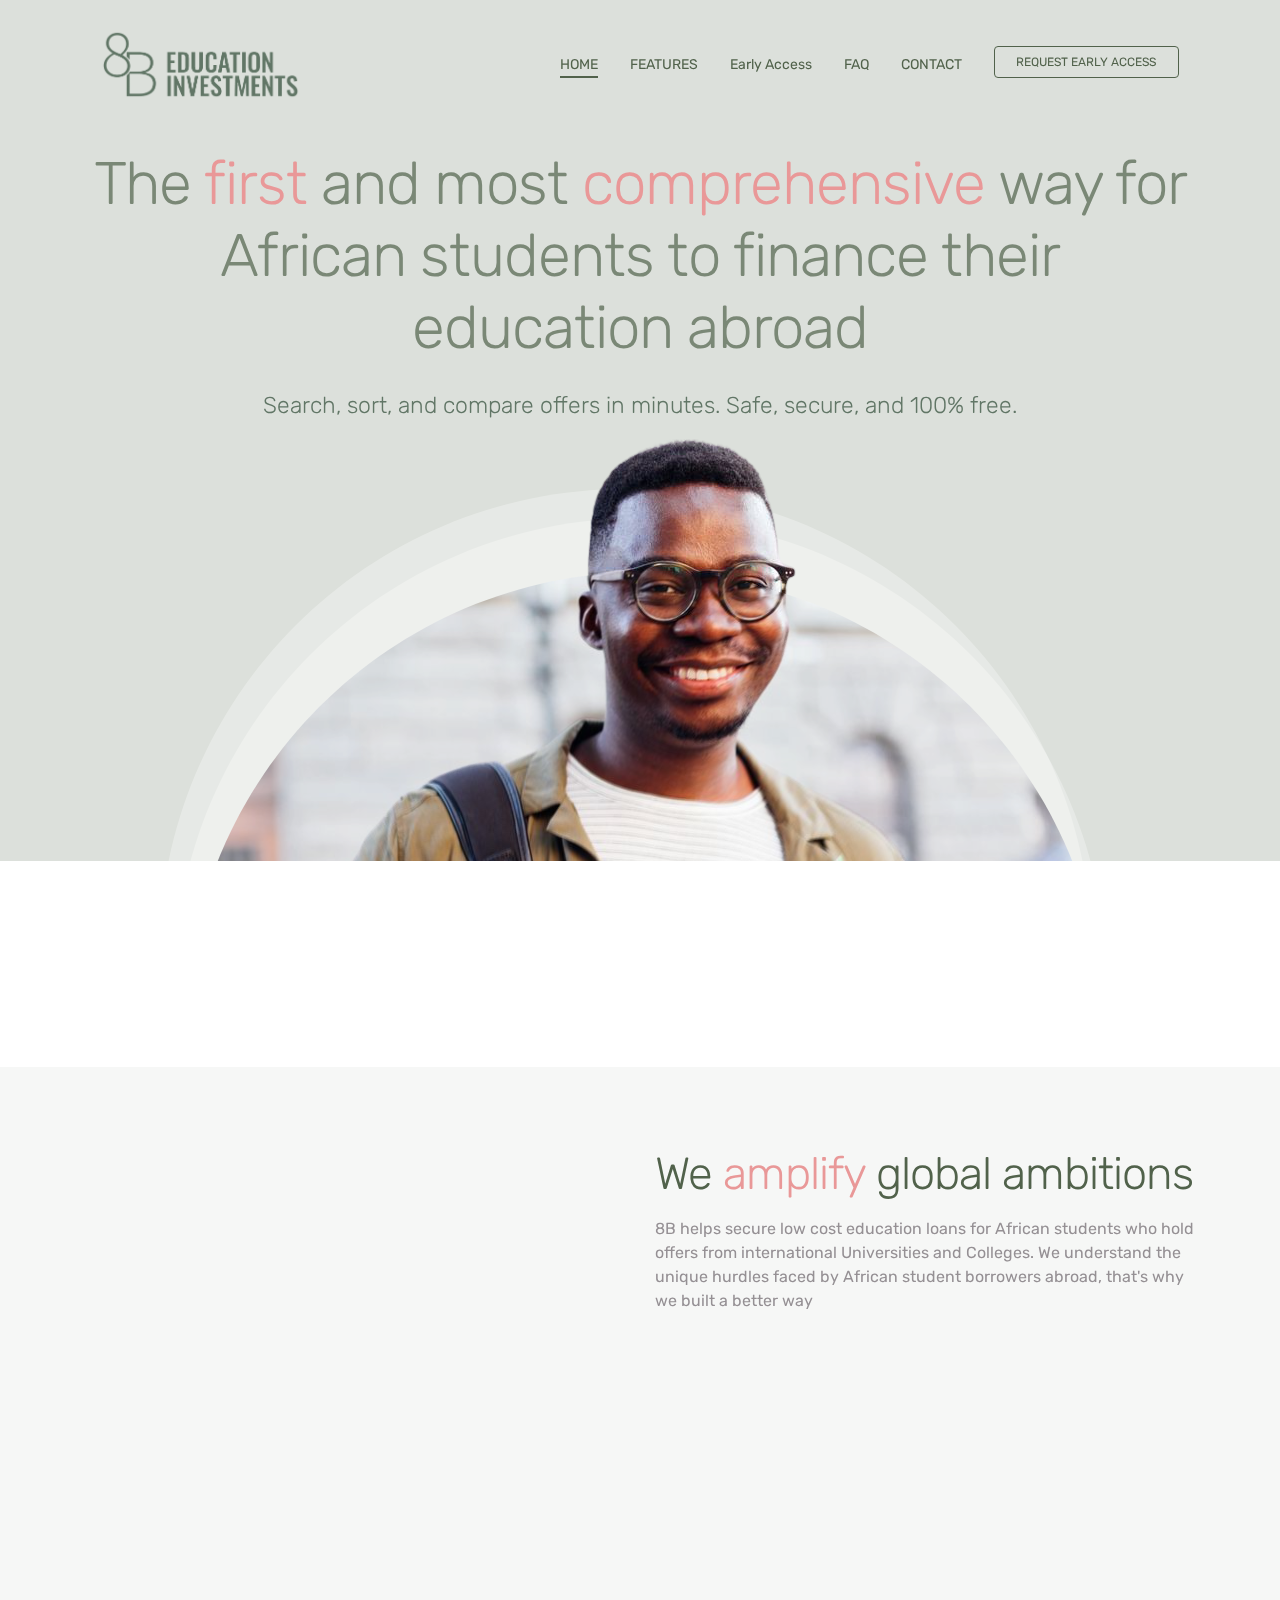
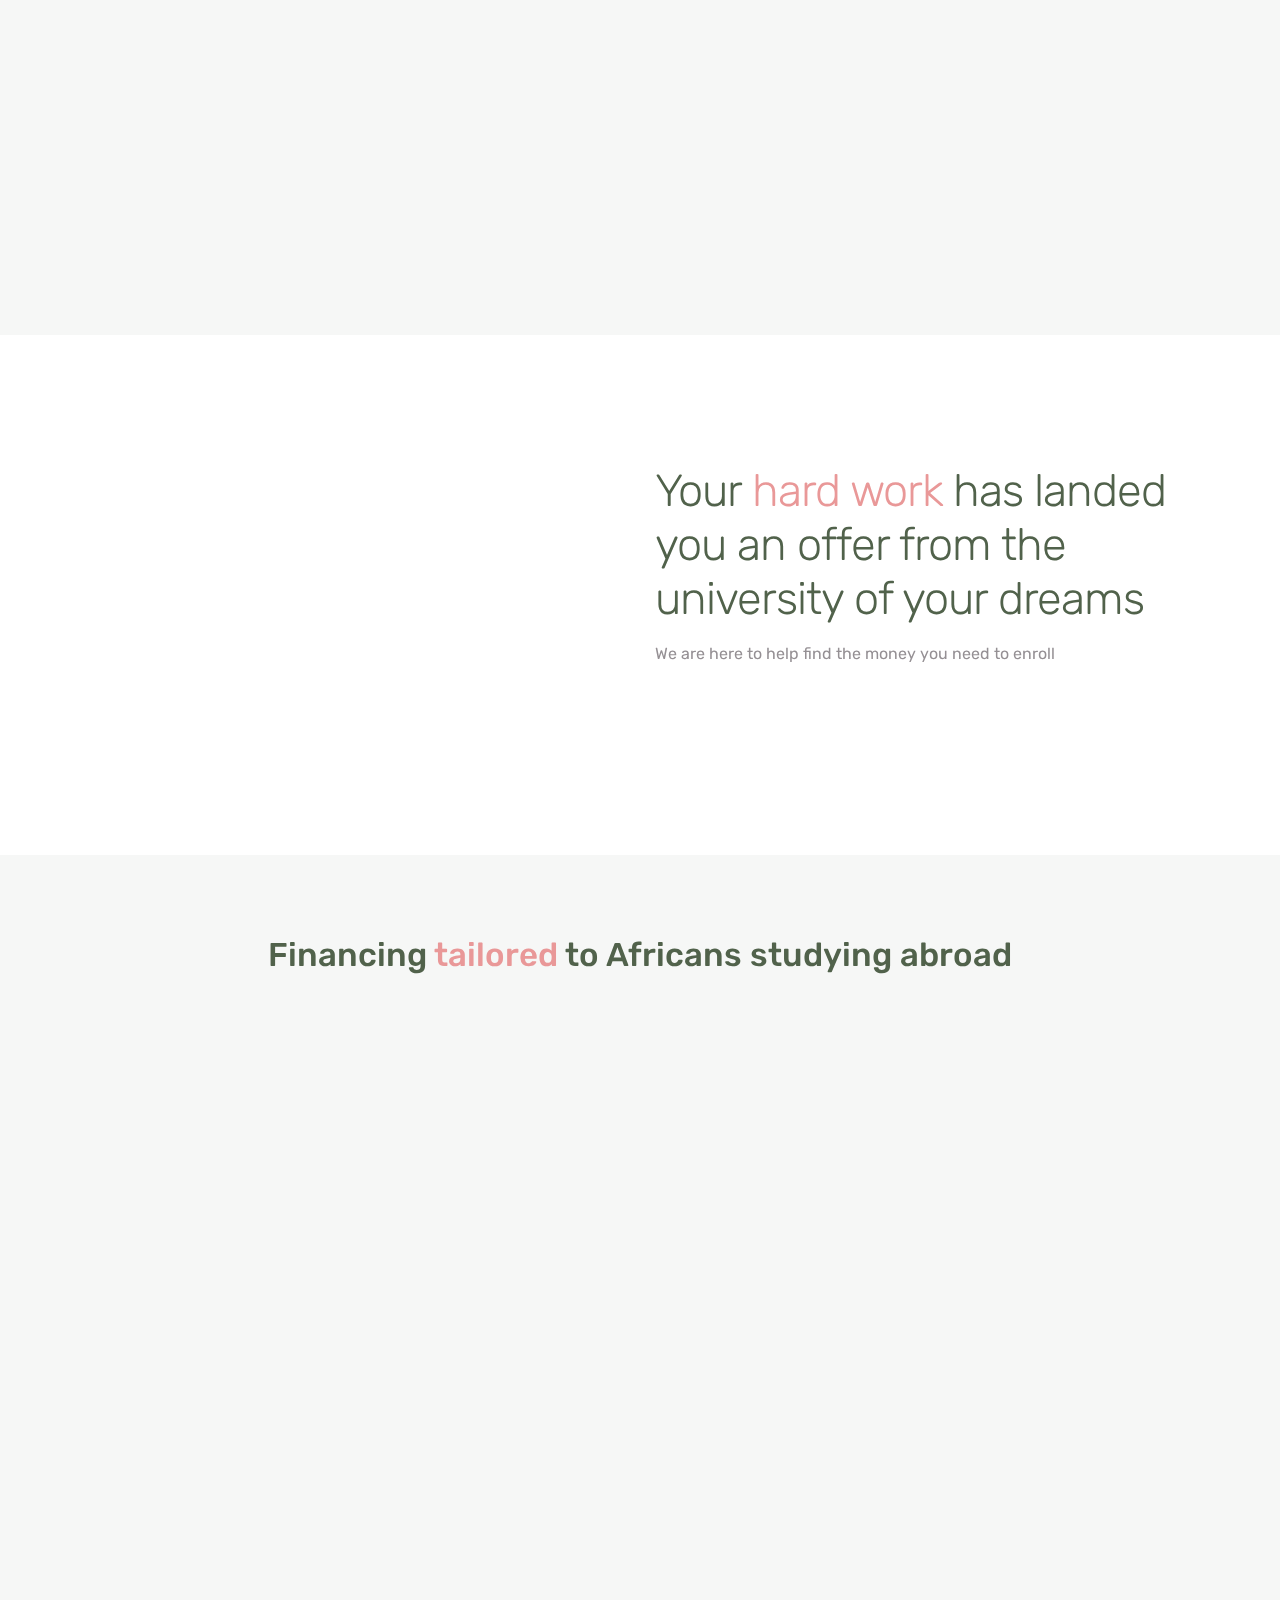
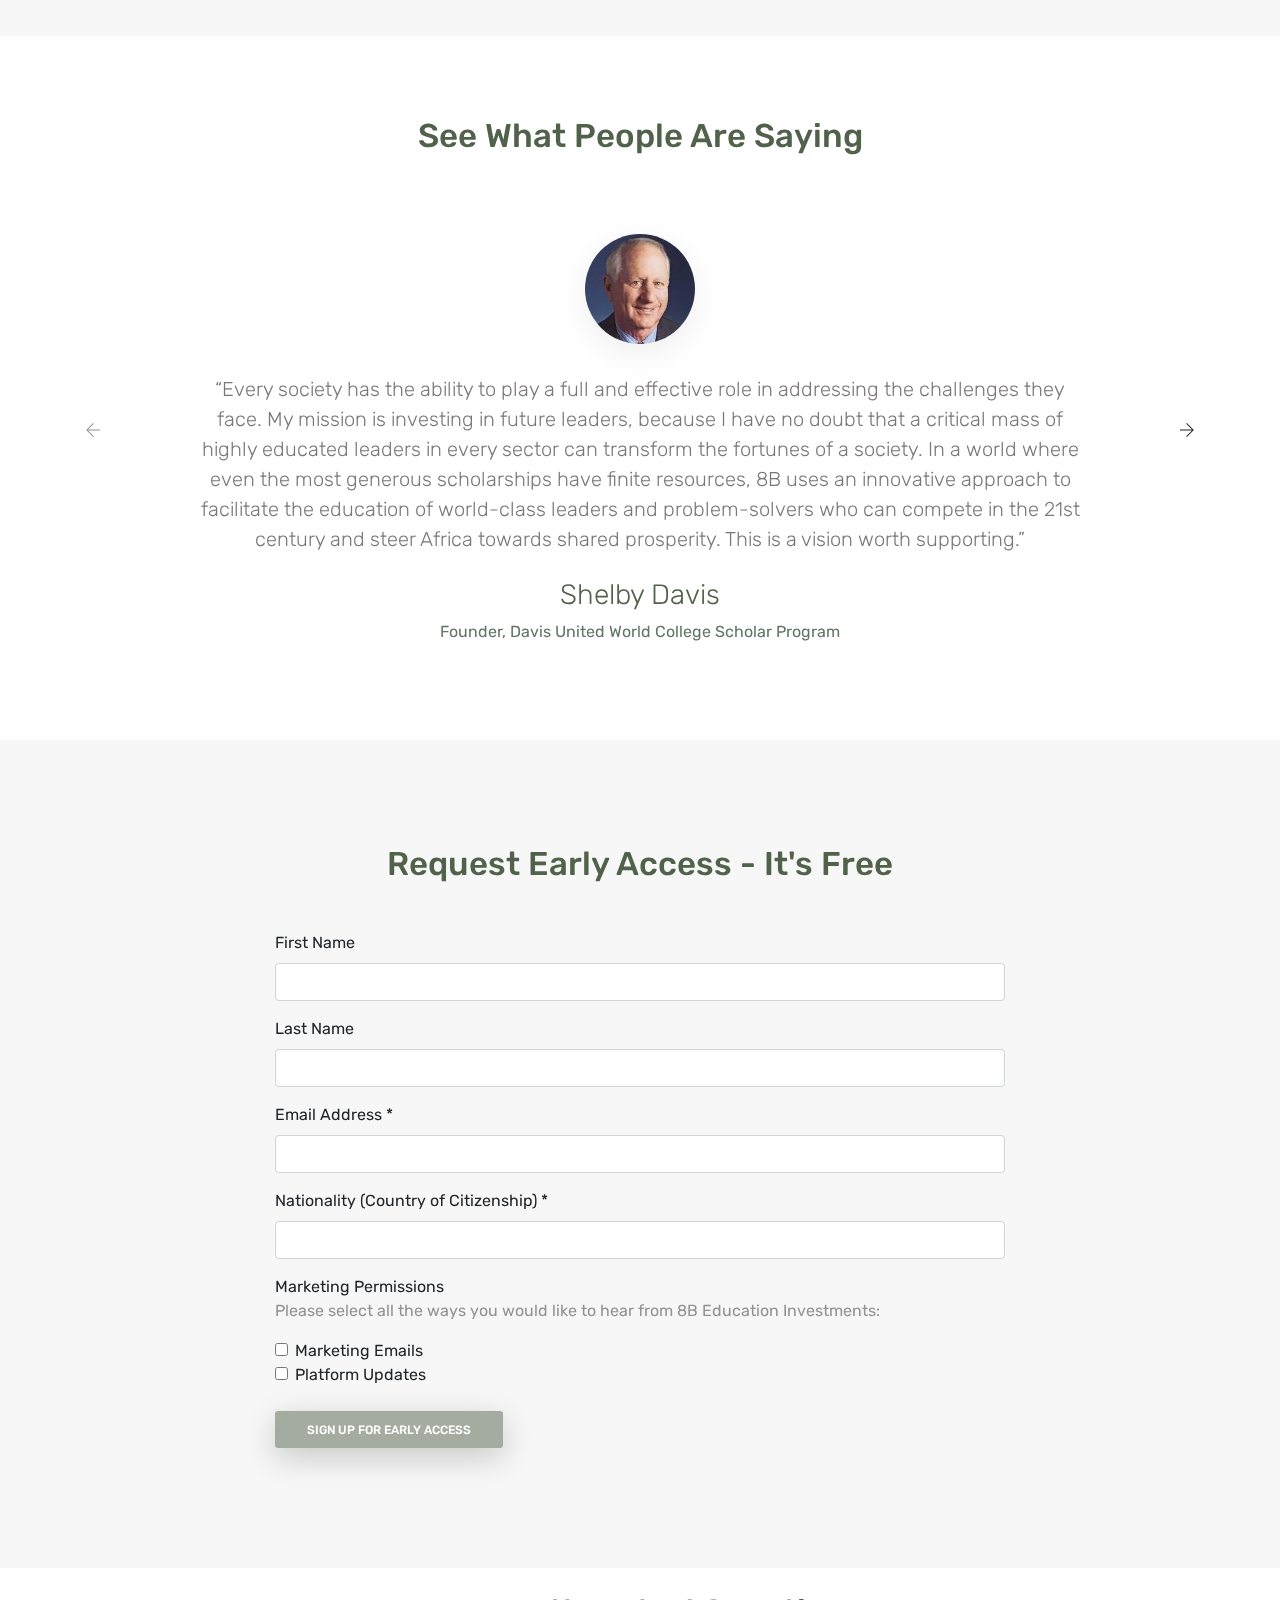
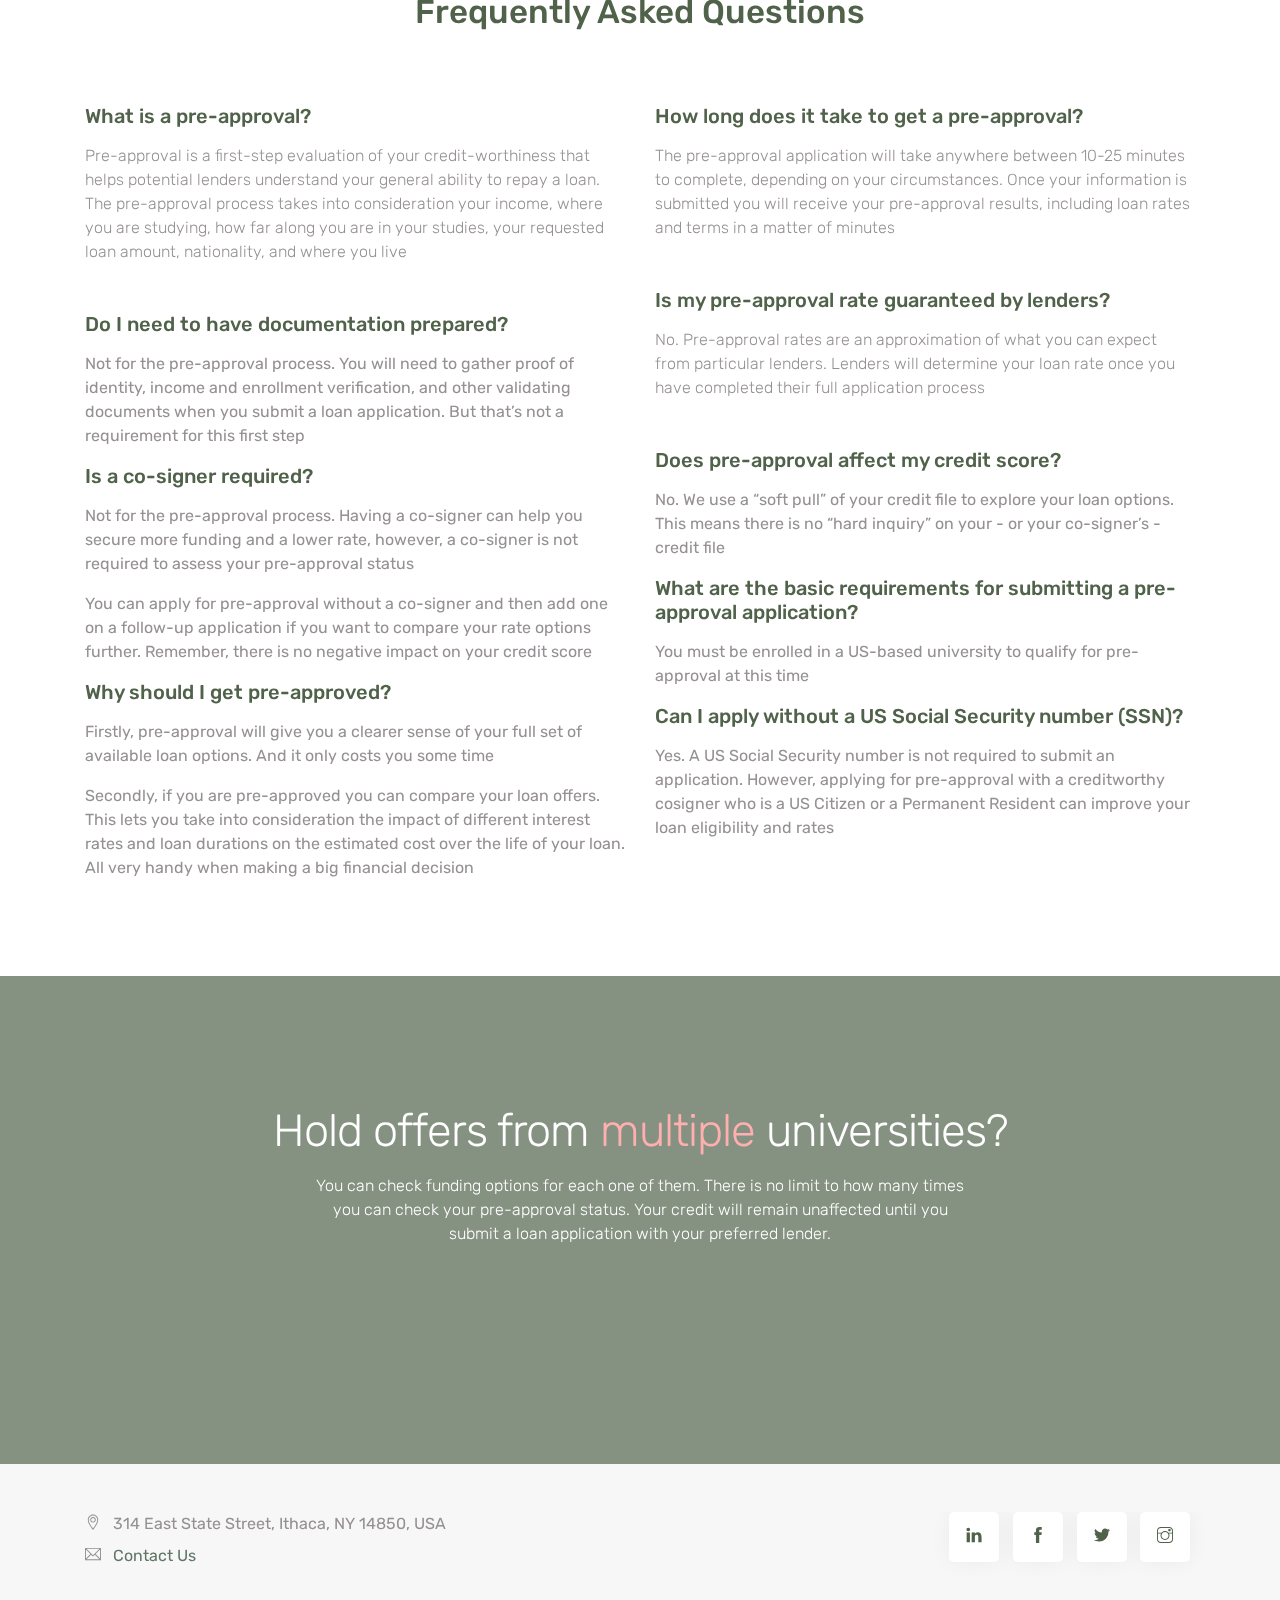
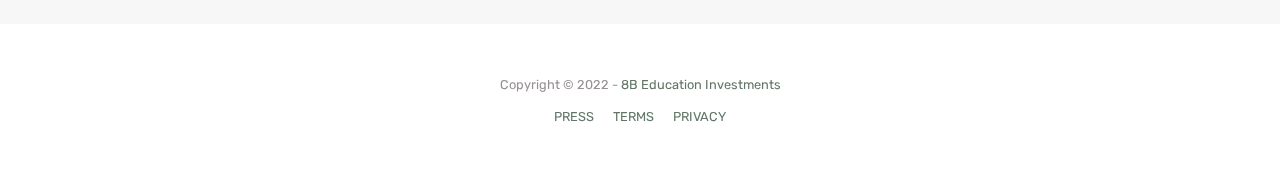
==== original_index.html @ 7882a228 "disable homepage and redirect to webluim" ====
<!doctype html>
<html lang="en">

<head>

    <link rel="icon" href="favicon/favicon.ico"/>
    <link rel="apple-touch-icon" sizes="57x57" href="favicon/apple-icon-57x57.png">
    <link rel="apple-touch-icon" sizes="60x60" href="favicon/apple-icon-60x60.png">
    <link rel="apple-touch-icon" sizes="72x72" href="favicon/apple-icon-72x72.png">
    <link rel="apple-touch-icon" sizes="76x76" href="favicon/apple-icon-76x76.png">
    <link rel="apple-touch-icon" sizes="114x114" href="favicon/apple-icon-114x114.png">
    <link rel="apple-touch-icon" sizes="120x120" href="favicon/apple-icon-120x120.png">
    <link rel="apple-touch-icon" sizes="144x144" href="favicon/apple-icon-144x144.png">
    <link rel="apple-touch-icon" sizes="152x152" href="favicon/apple-icon-152x152.png">
    <link rel="apple-touch-icon" sizes="180x180" href="favicon/apple-icon-180x180.png">
    <link rel="icon" type="image/png" sizes="192x192" href="favicon/android-icon-192x192.png">
    <link rel="icon" type="image/png" sizes="32x32" href="favicon/favicon-32x32.png">
    <link rel="icon" type="image/png" sizes="96x96" href="favicon/favicon-96x96.png">
    <link rel="icon" type="image/png" sizes="16x16" href="favicon/favicon-16x16.png">
    <link rel="manifest" href="favicon/manifest.json">

    <meta content="8B is here to help African students seek and secure funding for international study." name="description"/>
    <meta content="Student Financing - 8B Education Investments" property="og:title"/>
    <meta content="8B is here to help African students seek and secure funding for international study." property="og:description"/>
    <meta content="/images/meta.png" property="og:image"/>
    <meta content="Student Financing - 8B Education Investments" property="twitter:title"/>
    <meta content="8B is here to help African students seek and secure funding for international study." property="twitter:description"/>
    <meta content="/images/logo.png" property="twitter:image"/>
    <meta property="og:type" content="website"/>
    <meta content="summary_large_image" name="twitter:card"/>


    <title>Student Financing - 8B Education Investments</title>
    <!-- Required meta tags -->
    <meta charset="utf-8">
    <meta name="viewport" content="width=device-width, initial-scale=1, shrink-to-fit=no">
    <meta name="description" content="8B Education Investments">
    <meta name="keywords" content="8B Education Investments">

    <!-- Font -->
    <link rel="dns-prefetch" href="//fonts.googleapis.com">
    <link href="https://fonts.googleapis.com/css?family=Rubik:300,400,500" rel="stylesheet">
    <link href="https://unpkg.com/aos@2.3.1/dist/aos.css" rel="stylesheet">
    <!-- Bootstrap CSS -->
    <link rel="stylesheet" href="css/bootstrap.min.css">
    <!-- Themify Icons -->
    <link rel="stylesheet" href="css/themify-icons.css">
    <!-- Owl carousel -->
    <link rel="stylesheet" href="css/owl.carousel.min.css">
    <!-- Main css -->
    <link href="css/style.css" rel="stylesheet">

    <script async src="https://www.googletagmanager.com/gtag/js?id=G-29CH3XNDH9"></script>
    <script>
      window.dataLayer = window.dataLayer || [];
      function gtag(){dataLayer.push(arguments);}
      gtag('js', new Date());

      gtag('config', 'G-29CH3XNDH9');
    </script>
</head>

<body data-spy="scroll" data-target="#navbar" data-offset="30">

    <!-- Nav Menu -->

    <div class="nav-menu fixed-top">
        <div class="container">
            <div class="row">
                <div class="col-md-12">
                    <nav class="navbar navbar-dark navbar-expand-lg">
                        <a class="navbar-brand" href="index.html">
                            <img width="200" src="images/logo.png" class="img-fluid logo" alt="logo">
                            <img width="200" src="images/logo-reverse.png" class="img-fluid logo-reverse" alt="logo">
                        </a> <button class="navbar-toggler" type="button" data-toggle="collapse" data-target="#navbar" aria-controls="navbar" aria-expanded="false" aria-label="Toggle navigation"> <span class="navbar-toggler-icon"></span> </button>
                        <div class="collapse navbar-collapse" id="navbar">
                            <ul class="navbar-nav ml-auto">
                                <li class="nav-item"> <a class="nav-link active" href="#home">HOME <span class="sr-only">(current)</span></a> </li>
                                <li class="nav-item"> <a class="nav-link" href="#features">FEATURES</a> </li>
                                <li class="nav-item"> <a class="nav-link" href="#early-access">Early Access</a> </li>
                                <li class="nav-item"> <a class="nav-link" href="#FAQ">FAQ</a> </li>

                                <li class="nav-item"> <a class="nav-link" href="#contact">CONTACT</a> </li>
                                <li class="nav-item"><a href="https://ladder.8b.africa/marketplace/" class="btn btn-outline-light my-3 my-sm-0 ml-lg-3">Request Early Access</a></li>
                            </ul>
                        </div>
                    </nav>
                </div>
            </div>
        </div>
    </div>


    <header class="bg-gradient" id="home">
        <div class="container mt-5">
            <h1>The <span class="hl">first</span> and most <span class="hl">comprehensive</span> way for African students to finance their education abroad</h1>
            <p class="tagline">Search, sort, and compare offers in minutes. Safe, secure, and 100% free.</p>
        </div>
        <div class="img-holder mt-3"><img  data-aos="fade-up" src="images/cstudent.png" class="img-fluid"></div>
    </header>

    <div class="client-logos my-5">
        <div class="container text-center">
            <img data-aos="fade-down" src="images/client-logos.png" alt="client logos" class="img-fluid">
        </div>
    </div>

    <!-- // end .section -->
    <div class="section light-bg">

        <div class="container">
            <div class="row">
                <div class="col-lg-6 offset-lg-6">
                    <h2>We <span class="hl">amplify</span> global ambitions</h2>
                    <p class="mb-4">8B helps secure low cost education loans for African students who hold offers from international Universities and Colleges.  We understand the unique hurdles faced by African student borrowers abroad, that's why we built a better way</p>
                    <a data-aos="fade-left" href="https://ladder.8b.africa/marketplace/" class="btn btn-primary">Read more</a>
                </div>
            </div>
            <div class="perspective-phone">
                <img data-aos="fade-up" style="border-radius: 20px;" src="images/stock2.png" class="img-fluid">
            </div>
        </div>

    </div>

    <!-- // end .section -->

    <div class="section ">

        <div class="container">
            <div class="row">
                <div class="col-md-6">
                    <img data-aos="fade-left" style="border-radius: 10px;" src="images/stock1.jpg" class="img-fluid img-shadow">
                </div>
                <div class="col-md-6 d-flex align-items-center">
                    <div>
                        <h2>Your <span class="hl">hard work</span> has landed you an offer from the university of your dreams</h2>
                        <p class="mb-4">We are here to help find the money you need to enroll</p>
                        <a data-aos="fade-left" href="https://ladder.8b.africa/marketplace/" class="btn btn-primary">Get Started</a></div>
                </div>
            </div>

        </div>

    </div>
    <!-- // end .section -->


    <div class="section light-bg" id="features">
        <div class="container">
            <div class="section-title">
                <h3>Financing <span class="hl">tailored</span> to Africans studying abroad</h3>
            </div>
            <div class="row">
                <div class="col-md-8 d-flex align-items-center">
                    <ul class="list-unstyled ui-steps">
                        <li data-aos="fade-left" class="media">
                            <div class="circle-icon mr-4">1</div>
                            <div class="media-body">
                                <h5 >Pre-Approve</h5>
                                <p>Tell us about yourself. Where are you planning to study? What field of study will be your focus? How how much funding you are looking for? Just a few minutes could change your life</p>
                            </div>
                        </li>
                        <li data-aos="fade-left" class="media my-4">
                            <div class="circle-icon mr-4">2</div>
                            <div class="media-body">
                                <h5>Compare</h5>
                                <p>You'll get clear, detailed, and easy to follow information about your offers and the lenders you're choosing between</p>
                            </div>
                        </li>
                        <li data-aos="fade-left" class="media">
                            <div class="circle-icon mr-4">3</div>
                            <div class="media-body">
                                <h5>Apply</h5>
                                <p>Complete your application through the lender site. 8B will be here to support you on the next step of your education journey, and beyond</p>
                            </div>
                        </li>
                    </ul>
                </div>
                <div class="col-md-4">
                    <img data-aos="fade-right" style="border-radius: 20px;" src="images/stock3.jpg" class="img-fluid img-shadow">
                </div>

            </div>

        </div>

    </div>
    <!-- // end .section -->


    <div class="section ">
        <div class="container">
            <div class="section-title">
                <h3>See What People Are Saying</h3>
            </div>

            <div class="testimonials owl-carousel">
                <div class="testimonials-single">
                    <img src="images/01.jpg" alt="client" class="client-img">
                    <blockquote class="blockquote">“Every society has the ability to play a full and effective role in addressing the challenges they face. My mission is investing in future leaders, because I have no doubt that a critical mass of highly educated leaders in every sector can transform the fortunes of a society. In a world where even the most generous scholarships have finite resources, 8B uses an innovative approach to facilitate the education of world-class leaders and problem-solvers who can compete in the 21st century and steer Africa towards shared prosperity. This is a vision worth supporting.”</blockquote>
                    <h5 class="mt-4 mb-2">Shelby Davis</h5>
                    <p class="text-primary">Founder, Davis United World College Scholar Program</p>
                </div>
                <div class="testimonials-single">
                    <img src="images/02.jpg" alt="client" class="client-img">
                    <blockquote class="blockquote">“The most surprising thing when I was seeking funding was the limited options for International Students.  Most graduate schools do not offer financial aid. 8B funding was able to support part of my tuition, and I am very grateful for that.”</blockquote>
                    <h5 class="mt-4 mb-2">Nifasha Rusibamayila, Tanzania</h5>
                    <p class="text-primary">Boston University, School of Public Health</p>
                </div>
                <div class="testimonials-single">
                    <img src="images/03.jpg" alt="client" class="client-img">
                    <blockquote class="blockquote">“If it is true that ability is evenly distributed across the world, then the next Nobel Prize-potential mathematician may well be in Accra or Yaoundé. 8B seeks to head-hunt the best and brightest Africans wherever they may be found on the African continent and facilitate their education in leading global universities, thereby enabling them to meet their potential.”</blockquote>
                    <h5 class="mt-4 mb-2">Dr. Ekwow Spio-Garbrah, Ghana</h5>
                    <p class="text-primary">Former Minister of Education, Ghana</p>
                </div>
            </div>

        </div>

    </div>
    <!-- // end .section -->

    <div class="section light-bg action " id="early-access">
        <div class="container">
            <div class="section-title">
                <small>&nbsp;</small>
                <h3>Request Early Access - It's Free</h3>
            </div>
            <div class="row">
                <div class="col-md-2">&nbsp;</div>
                <div class="col-md-8 d-flex align-items-center text-left">


                    <div id="mc_embed_signup">
                        <form action="https://finance.us18.list-manage.com/subscribe/post?u=d1017bacad2b8a681a37d7c40&amp;id=35fd139889"
                              method="post" id="mc-embedded-subscribe-form" name="mc-embedded-subscribe-form"
                              class="validate" target="_blank" novalidate>
                            <div id="mc_embed_signup_scroll">
                                <div class="mc-field-group form-group">
                                    <label for="mce-FNAME">First Name </label>
                                    <input type="text" value="" name="FNAME" class="form-control" id="mce-FNAME">
                                </div>
                                <div class="mc-field-group form-group">
                                    <label for="mce-LNAME">Last Name </label>
                                    <input type="text" value="" name="LNAME" class="form-control" id="mce-LNAME">
                                </div>
                                <div class="mc-field-group form-group">
                                    <label for="mce-EMAIL">Email Address <span class="asterisk">*</span>
                                    </label>
                                    <input type="email" value="" name="EMAIL" class="required email form-control"
                                           id="mce-EMAIL">
                                </div>
                                <div class="mc-field-group form-group">
                                    <label for="mce-NATLTY">Nationality (Country of Citizenship) <span class="asterisk">*</span></label>
                                    <input type="text" value="" name="NATLTY" class="required form-control" id="mce-NATLTY">
                                </div>
                                <div id="mergeRow-gdpr"
                                     class="mergeRow gdpr-mergeRow content__gdprBlock mc-field-group">
                                    <div class="content__gdpr">
                                        <label style="margin-bottom: 0;">Marketing Permissions</label>
                                        <p>Please select all the ways you would like to hear from 8B Education
                                            Investments:</p>
                                        <div class="form-check mc_fieldset gdprRequired mc-field-group"
                                                  name="interestgroup_field">
                                            <label class="checkbox subfield form-check-label" for="gdpr_93010">
                                                <input type="checkbox"
                                                       id="gdpr_93010"
                                                       name="gdpr[93010]"
                                                       value="Y"
                                                       class="av-checkbox form-check-input"><span>Marketing Emails</span>
                                            </label>
                                            <br/>
                                            <label class="checkbox subfield form-check-label" for="gdpr_93058"><input
                                                    type="checkbox" id="gdpr_93058" name="gdpr[93058]" value="Y"
                                                    class="av-checkbox form-check-input"><span>Platform Updates</span>
                                            </label>
                                        </div>
                                    </div>
                                </div>
                                <div id="mce-responses" class="clear">
                                    <div class="response" id="mce-error-response" style="display:none"></div>
                                    <div class="response" id="mce-success-response" style="display:none"></div>
                                </div>
                                <!-- real people should not fill this in and expect good things - do not remove this or risk form bot signups-->
                                <div style="position: absolute; left: -5000px;" aria-hidden="true"><input type="text"
                                                                                                          name="b_d1017bacad2b8a681a37d7c40_35fd139889"
                                                                                                          tabindex="-1"
                                                                                                          value="">
                                </div>
                                <div class="my-4">
                                    <input type="submit" value="Sign Up For Early Access" name="subscribe"
                                                          id="mc-embedded-subscribe" class="button btn btn-primary">
                                </div>
                            </div>
                        </form>
                    </div>
<script type='text/javascript' src='//s3.amazonaws.com/downloads.mailchimp.com/js/mc-validate.js'></script><script type='text/javascript'>(function($) {window.fnames = new Array(); window.ftypes = new Array();fnames[0]='EMAIL';ftypes[0]='email';fnames[1]='FNAME';ftypes[1]='text';fnames[2]='LNAME';ftypes[2]='text';fnames[3]='ADDRESS';ftypes[3]='address';fnames[4]='PHONE';ftypes[4]='phone';}(jQuery));var $mcj = jQuery.noConflict(true);</script>
                </div>
                <div class="col-md-2">&nbsp;</div>
            </div>
        </div>
    </div>

    <div class="section pt-0" id="FAQ">
        <div class="container">
            <div class="section-title">
                <small>&nbsp;</small>
                <h3>Frequently Asked Questions</h3>
            </div>

            <div class="row pt-4">
                <div class="col-md-6">
                    <h4 class="mb-3">What is a pre-approval?</h4>
                    <p class="light-font mb-5">Pre-approval is a first-step evaluation of your credit-worthiness that helps potential lenders understand your general ability to repay a loan. The pre-approval process takes into consideration your income, where you are studying, how far along you are in your studies, your requested loan amount, nationality, and where you live</p>

                    <h4 class="mb-3">Do I need to have documentation prepared?</h4>
                    <p>Not for the pre-approval process. You will need to gather proof of identity, income and enrollment verification, and other validating documents when you submit a loan application. But that’s not a requirement for this first step</p>

                    <h4 class="mb-3">Is a co-signer required?</h4>
                    <p>Not for the pre-approval process. Having a co-signer can help you secure more funding and a lower rate, however, a co-signer is not required to assess your pre-approval status</p>
                    <p>You can apply for pre-approval without a co-signer and then add one on a follow-up application if you want to compare your rate options further. Remember, there is no negative impact on your credit score</p>

                    <h4 class="mb-3">Why should I get pre-approved?</h4>
                    <p>Firstly, pre-approval will give you a clearer sense of your full set of available loan options. And it only costs you some time</p>
                    <p>Secondly, if you are pre-approved you can compare your loan offers. This lets you take into consideration the impact of different interest rates and loan durations on the estimated cost over the life of your loan. All very handy when making a big financial decision</p>
                </div>
                <div class="col-md-6">
                    <h4 class="mb-3">How long does it take to get a pre-approval?</h4>
                    <p class="light-font mb-5">The pre-approval application will take anywhere between 10-25 minutes to complete, depending on your circumstances. Once your information is submitted you will receive your pre-approval results, including loan rates and terms in a matter of minutes</p>

                    <h4 class="mb-3">Is my pre-approval rate guaranteed by lenders?</h4>
                    <p class="light-font mb-5">No. Pre-approval rates are an approximation of what you can expect from particular lenders. Lenders will determine your loan rate once you have completed their full application process</p>

                    <h4 class="mb-3">Does pre-approval affect my credit score?</h4>
                    <p>No. We use a “soft pull” of your credit file to explore your loan options. This means there is no “hard inquiry” on your - or your co-signer’s -credit file</p>

                    <h4 class="mb-3">What are the basic requirements for submitting a pre-approval application?</h4>
                    <p>You must be enrolled in a US-based university to qualify for pre-approval at this time</p>

                    <h4 class="mb-3">Can I apply without a US Social Security number (SSN)?</h4>
                    <p>Yes. A US Social Security number is not required to submit an application. However, applying for pre-approval with a creditworthy cosigner who is a US Citizen or a Permanent Resident can improve your loan eligibility and rates</p>
                </div>
            </div>
        </div>

    </div>
    <!-- // end .section -->



    <div class="section bg-gradient-footer">
        <div class="container">
            <div class="call-to-action">
                <h2>Hold offers from <span class="hl-light">multiple</span> universities?</h2>
                <p class="tagline">You can check funding options for each one of them. There is no limit to how many times you can check your pre-approval status. Your credit will remain unaffected until you submit a loan application with your preferred lender.</p>
                <div class="my-4">
                    <a data-aos="fade-up" href="https://ladder.8b.africa/marketplace/" class="btn btn-light">Get Started</a>
                </div>
            </div>
        </div>

    </div>
    <!-- // end .section -->

    <div class="light-bg py-5" id="contact">
        <div class="container">
            <div class="row">
                <div class="col-lg-6 text-center text-lg-left">
                    <p class="mb-2"> <span class="ti-location-pin mr-2"></span> 314 East State Street, Ithaca, NY 14850, USA</p>
                    <div class=" d-block d-sm-inline-block">
                        <p class="mb-2">
                            <span class="ti-email mr-2"></span> <a class="mr-4" href="https://www.8b.finance/inquiry" target="_blank">Contact Us</a>
                        </p>
                    </div>
                </div>
                <div class="col-lg-6">
                    <div class="social-icons">
                        <a target="_blank" href="https://www.linkedin.com/company/8b-education-investment-fund/"><span class="ti-linkedin"></span></a>
                        <a target="_blank" href="https://www.facebook.com/8BEducationInvestments/"><span class="ti-facebook"></span></a>
                        <a target="_blank" href="https://twitter.com/8b_africaedu"><span class="ti-twitter-alt"></span></a>
                        <a target="_blank" href="https://www.instagram.com/8beducation/"><span class="ti-instagram"></span></a>
                    </div>
                </div>
            </div>

        </div>

    </div>
    <!-- // end .section -->
    <footer class="my-5 text-center">
        <!-- Copyright removal is not prohibited! -->
        <p class="mb-2"><small>Copyright © 2022 - <a href="https://8b.finance">8B Education Investments</a></small></p>

        <small>
            <a href="https://8b.finance" target="_blank" class="m-2">PRESS</a>
            <a href="https://ladder.8b.africa/terms-of-service/" target="_blank" class="m-2">TERMS</a>
            <a href="https://ladder.8b.africa/privacy-policy/" target="_blank" class="m-2">PRIVACY</a>
        </small>
    </footer>

    <!-- jQuery and Bootstrap -->
    <script src="js/jquery-3.2.1.min.js"></script>
    <script src="js/bootstrap.bundle.min.js"></script>
    <!-- Plugins JS -->
    <script src="js/owl.carousel.min.js"></script>
    <script src="https://unpkg.com/aos@2.3.1/dist/aos.js"></script>
    <!-- Custom JS -->
    <script src="js/script.js"></script>

</body>

</html>
---- css/themify-icons.css ----
@font-face {
    font-family: 'themify';
    src: url('../fonts/themify.eot?-fvbane');
    src: url('../fonts/themify.eot?#iefix-fvbane') format('embedded-opentype'), url('../fonts/themify.woff?-fvbane') format('woff'), url('../fonts/themify.ttf?-fvbane') format('truetype'), url('../fonts/themify.svg?-fvbane#themify') format('svg');
    font-weight: normal;
    font-style: normal;
}

[class^="ti-"],
[class*=" ti-"] {
    font-family: 'themify';
    speak: none;
    font-style: normal;
    font-weight: normal;
    font-variant: normal;
    text-transform: none;
    line-height: 1;
    /* Better Font Rendering =========== */
    -webkit-font-smoothing: antialiased;
    -moz-osx-font-smoothing: grayscale;
}

.ti-wand:before {
    content: "\e600";
}

.ti-volume:before {
    content: "\e601";
}

.ti-user:before {
    content: "\e602";
}

.ti-unlock:before {
    content: "\e603";
}

.ti-unlink:before {
    content: "\e604";
}

.ti-trash:before {
    content: "\e605";
}

.ti-thought:before {
    content: "\e606";
}

.ti-target:before {
    content: "\e607";
}

.ti-tag:before {
    content: "\e608";
}

.ti-tablet:before {
    content: "\e609";
}

.ti-star:before {
    content: "\e60a";
}

.ti-spray:before {
    content: "\e60b";
}

.ti-signal:before {
    content: "\e60c";
}

.ti-shopping-cart:before {
    content: "\e60d";
}

.ti-shopping-cart-full:before {
    content: "\e60e";
}

.ti-settings:before {
    content: "\e60f";
}

.ti-search:before {
    content: "\e610";
}

.ti-zoom-in:before {
    content: "\e611";
}

.ti-zoom-out:before {
    content: "\e612";
}

.ti-cut:before {
    content: "\e613";
}

.ti-ruler:before {
    content: "\e614";
}

.ti-ruler-pencil:before {
    content: "\e615";
}

.ti-ruler-alt:before {
    content: "\e616";
}

.ti-bookmark:before {
    content: "\e617";
}

.ti-bookmark-alt:before {
    content: "\e618";
}

.ti-reload:before {
    content: "\e619";
}

.ti-plus:before {
    content: "\e61a";
}

.ti-pin:before {
    content: "\e61b";
}

.ti-pencil:before {
    content: "\e61c";
}

.ti-pencil-alt:before {
    content: "\e61d";
}

.ti-paint-roller:before {
    content: "\e61e";
}

.ti-paint-bucket:before {
    content: "\e61f";
}

.ti-na:before {
    content: "\e620";
}

.ti-mobile:before {
    content: "\e621";
}

.ti-minus:before {
    content: "\e622";
}

.ti-medall:before {
    content: "\e623";
}

.ti-medall-alt:before {
    content: "\e624";
}

.ti-marker:before {
    content: "\e625";
}

.ti-marker-alt:before {
    content: "\e626";
}

.ti-arrow-up:before {
    content: "\e627";
}

.ti-arrow-right:before {
    content: "\e628";
}

.ti-arrow-left:before {
    content: "\e629";
}

.ti-arrow-down:before {
    content: "\e62a";
}

.ti-lock:before {
    content: "\e62b";
}

.ti-location-arrow:before {
    content: "\e62c";
}

.ti-link:before {
    content: "\e62d";
}

.ti-layout:before {
    content: "\e62e";
}

.ti-layers:before {
    content: "\e62f";
}

.ti-layers-alt:before {
    content: "\e630";
}

.ti-key:before {
    content: "\e631";
}

.ti-import:before {
    content: "\e632";
}

.ti-image:before {
    content: "\e633";
}

.ti-heart:before {
    content: "\e634";
}

.ti-heart-broken:before {
    content: "\e635";
}

.ti-hand-stop:before {
    content: "\e636";
}

.ti-hand-open:before {
    content: "\e637";
}

.ti-hand-drag:before {
    content: "\e638";
}

.ti-folder:before {
    content: "\e639";
}

.ti-flag:before {
    content: "\e63a";
}

.ti-flag-alt:before {
    content: "\e63b";
}

.ti-flag-alt-2:before {
    content: "\e63c";
}

.ti-eye:before {
    content: "\e63d";
}

.ti-export:before {
    content: "\e63e";
}

.ti-exchange-vertical:before {
    content: "\e63f";
}

.ti-desktop:before {
    content: "\e640";
}

.ti-cup:before {
    content: "\e641";
}

.ti-crown:before {
    content: "\e642";
}

.ti-comments:before {
    content: "\e643";
}

.ti-comment:before {
    content: "\e644";
}

.ti-comment-alt:before {
    content: "\e645";
}

.ti-close:before {
    content: "\e646";
}

.ti-clip:before {
    content: "\e647";
}

.ti-angle-up:before {
    content: "\e648";
}

.ti-angle-right:before {
    content: "\e649";
}

.ti-angle-left:before {
    content: "\e64a";
}

.ti-angle-down:before {
    content: "\e64b";
}

.ti-check:before {
    content: "\e64c";
}

.ti-check-box:before {
    content: "\e64d";
}

.ti-camera:before {
    content: "\e64e";
}

.ti-announcement:before {
    content: "\e64f";
}

.ti-brush:before {
    content: "\e650";
}

.ti-briefcase:before {
    content: "\e651";
}

.ti-bolt:before {
    content: "\e652";
}

.ti-bolt-alt:before {
    content: "\e653";
}

.ti-blackboard:before {
    content: "\e654";
}

.ti-bag:before {
    content: "\e655";
}

.ti-move:before {
    content: "\e656";
}

.ti-arrows-vertical:before {
    content: "\e657";
}

.ti-arrows-horizontal:before {
    content: "\e658";
}

.ti-fullscreen:before {
    content: "\e659";
}

.ti-arrow-top-right:before {
    content: "\e65a";
}

.ti-arrow-top-left:before {
    content: "\e65b";
}

.ti-arrow-circle-up:before {
    content: "\e65c";
}

.ti-arrow-circle-right:before {
    content: "\e65d";
}

.ti-arrow-circle-left:before {
    content: "\e65e";
}

.ti-arrow-circle-down:before {
    content: "\e65f";
}

.ti-angle-double-up:before {
    content: "\e660";
}

.ti-angle-double-right:before {
    content: "\e661";
}

.ti-angle-double-left:before {
    content: "\e662";
}

.ti-angle-double-down:before {
    content: "\e663";
}

.ti-zip:before {
    content: "\e664";
}

.ti-world:before {
    content: "\e665";
}

.ti-wheelchair:before {
    content: "\e666";
}

.ti-view-list:before {
    content: "\e667";
}

.ti-view-list-alt:before {
    content: "\e668";
}

.ti-view-grid:before {
    content: "\e669";
}

.ti-uppercase:before {
    content: "\e66a";
}

.ti-upload:before {
    content: "\e66b";
}

.ti-underline:before {
    content: "\e66c";
}

.ti-truck:before {
    content: "\e66d";
}

.ti-timer:before {
    content: "\e66e";
}

.ti-ticket:before {
    content: "\e66f";
}

.ti-thumb-up:before {
    content: "\e670";
}

.ti-thumb-down:before {
    content: "\e671";
}

.ti-text:before {
    content: "\e672";
}

.ti-stats-up:before {
    content: "\e673";
}

.ti-stats-down:before {
    content: "\e674";
}

.ti-split-v:before {
    content: "\e675";
}

.ti-split-h:before {
    content: "\e676";
}

.ti-smallcap:before {
    content: "\e677";
}

.ti-shine:before {
    content: "\e678";
}

.ti-shift-right:before {
    content: "\e679";
}

.ti-shift-left:before {
    content: "\e67a";
}

.ti-shield:before {
    content: "\e67b";
}

.ti-notepad:before {
    content: "\e67c";
}

.ti-server:before {
    content: "\e67d";
}

.ti-quote-right:before {
    content: "\e67e";
}

.ti-quote-left:before {
    content: "\e67f";
}

.ti-pulse:before {
    content: "\e680";
}

.ti-printer:before {
    content: "\e681";
}

.ti-power-off:before {
    content: "\e682";
}

.ti-plug:before {
    content: "\e683";
}

.ti-pie-chart:before {
    content: "\e684";
}

.ti-paragraph:before {
    content: "\e685";
}

.ti-panel:before {
    content: "\e686";
}

.ti-package:before {
    content: "\e687";
}

.ti-music:before {
    content: "\e688";
}

.ti-music-alt:before {
    content: "\e689";
}

.ti-mouse:before {
    content: "\e68a";
}

.ti-mouse-alt:before {
    content: "\e68b";
}

.ti-money:before {
    content: "\e68c";
}

.ti-microphone:before {
    content: "\e68d";
}

.ti-menu:before {
    content: "\e68e";
}

.ti-menu-alt:before {
    content: "\e68f";
}

.ti-map:before {
    content: "\e690";
}

.ti-map-alt:before {
    content: "\e691";
}

.ti-loop:before {
    content: "\e692";
}

.ti-location-pin:before {
    content: "\e693";
}

.ti-list:before {
    content: "\e694";
}

.ti-light-bulb:before {
    content: "\e695";
}

.ti-Italic:before {
    content: "\e696";
}

.ti-info:before {
    content: "\e697";
}

.ti-infinite:before {
    content: "\e698";
}

.ti-id-badge:before {
    content: "\e699";
}

.ti-hummer:before {
    content: "\e69a";
}

.ti-home:before {
    content: "\e69b";
}

.ti-help:before {
    content: "\e69c";
}

.ti-headphone:before {
    content: "\e69d";
}

.ti-harddrives:before {
    content: "\e69e";
}

.ti-harddrive:before {
    content: "\e69f";
}

.ti-gift:before {
    content: "\e6a0";
}

.ti-game:before {
    content: "\e6a1";
}

.ti-filter:before {
    content: "\e6a2";
}

.ti-files:before {
    content: "\e6a3";
}

.ti-file:before {
    content: "\e6a4";
}

.ti-eraser:before {
    content: "\e6a5";
}

.ti-envelope:before {
    content: "\e6a6";
}

.ti-download:before {
    content: "\e6a7";
}

.ti-direction:before {
    content: "\e6a8";
}

.ti-direction-alt:before {
    content: "\e6a9";
}

.ti-dashboard:before {
    content: "\e6aa";
}

.ti-control-stop:before {
    content: "\e6ab";
}

.ti-control-shuffle:before {
    content: "\e6ac";
}

.ti-control-play:before {
    content: "\e6ad";
}

.ti-control-pause:before {
    content: "\e6ae";
}

.ti-control-forward:before {
    content: "\e6af";
}

.ti-control-backward:before {
    content: "\e6b0";
}

.ti-cloud:before {
    content: "\e6b1";
}

.ti-cloud-up:before {
    content: "\e6b2";
}

.ti-cloud-down:before {
    content: "\e6b3";
}

.ti-clipboard:before {
    content: "\e6b4";
}

.ti-car:before {
    content: "\e6b5";
}

.ti-calendar:before {
    content: "\e6b6";
}

.ti-book:before {
    content: "\e6b7";
}

.ti-bell:before {
    content: "\e6b8";
}

.ti-basketball:before {
    content: "\e6b9";
}

.ti-bar-chart:before {
    content: "\e6ba";
}

.ti-bar-chart-alt:before {
    content: "\e6bb";
}

.ti-back-right:before {
    content: "\e6bc";
}

.ti-back-left:before {
    content: "\e6bd";
}

.ti-arrows-corner:before {
    content: "\e6be";
}

.ti-archive:before {
    content: "\e6bf";
}

.ti-anchor:before {
    content: "\e6c0";
}

.ti-align-right:before {
    content: "\e6c1";
}

.ti-align-left:before {
    content: "\e6c2";
}

.ti-align-justify:before {
    content: "\e6c3";
}

.ti-align-center:before {
    content: "\e6c4";
}

.ti-alert:before {
    content: "\e6c5";
}

.ti-alarm-clock:before {
    content: "\e6c6";
}

.ti-agenda:before {
    content: "\e6c7";
}

.ti-write:before {
    content: "\e6c8";
}

.ti-window:before {
    content: "\e6c9";
}

.ti-widgetized:before {
    content: "\e6ca";
}

.ti-widget:before {
    content: "\e6cb";
}

.ti-widget-alt:before {
    content: "\e6cc";
}

.ti-wallet:before {
    content: "\e6cd";
}

.ti-video-clapper:before {
    content: "\e6ce";
}

.ti-video-camera:before {
    content: "\e6cf";
}

.ti-vector:before {
    content: "\e6d0";
}

.ti-themify-logo:before {
    content: "\e6d1";
}

.ti-themify-favicon:before {
    content: "\e6d2";
}

.ti-themify-favicon-alt:before {
    content: "\e6d3";
}

.ti-support:before {
    content: "\e6d4";
}

.ti-stamp:before {
    content: "\e6d5";
}

.ti-split-v-alt:before {
    content: "\e6d6";
}

.ti-slice:before {
    content: "\e6d7";
}

.ti-shortcode:before {
    content: "\e6d8";
}

.ti-shift-right-alt:before {
    content: "\e6d9";
}

.ti-shift-left-alt:before {
    content: "\e6da";
}

.ti-ruler-alt-2:before {
    content: "\e6db";
}

.ti-receipt:before {
    content: "\e6dc";
}

.ti-pin2:before {
    content: "\e6dd";
}

.ti-pin-alt:before {
    content: "\e6de";
}

.ti-pencil-alt2:before {
    content: "\e6df";
}

.ti-palette:before {
    content: "\e6e0";
}

.ti-more:before {
    content: "\e6e1";
}

.ti-more-alt:before {
    content: "\e6e2";
}

.ti-microphone-alt:before {
    content: "\e6e3";
}

.ti-magnet:before {
    content: "\e6e4";
}

.ti-line-double:before {
    content: "\e6e5";
}

.ti-line-dotted:before {
    content: "\e6e6";
}

.ti-line-dashed:before {
    content: "\e6e7";
}

.ti-layout-width-full:before {
    content: "\e6e8";
}

.ti-layout-width-default:before {
    content: "\e6e9";
}

.ti-layout-width-default-alt:before {
    content: "\e6ea";
}

.ti-layout-tab:before {
    content: "\e6eb";
}

.ti-layout-tab-window:before {
    content: "\e6ec";
}

.ti-layout-tab-v:before {
    content: "\e6ed";
}

.ti-layout-tab-min:before {
    content: "\e6ee";
}

.ti-layout-slider:before {
    content: "\e6ef";
}

.ti-layout-slider-alt:before {
    content: "\e6f0";
}

.ti-layout-sidebar-right:before {
    content: "\e6f1";
}

.ti-layout-sidebar-none:before {
    content: "\e6f2";
}

.ti-layout-sidebar-left:before {
    content: "\e6f3";
}

.ti-layout-placeholder:before {
    content: "\e6f4";
}

.ti-layout-menu:before {
    content: "\e6f5";
}

.ti-layout-menu-v:before {
    content: "\e6f6";
}

.ti-layout-menu-separated:before {
    content: "\e6f7";
}

.ti-layout-menu-full:before {
    content: "\e6f8";
}

.ti-layout-media-right-alt:before {
    content: "\e6f9";
}

.ti-layout-media-right:before {
    content: "\e6fa";
}

.ti-layout-media-overlay:before {
    content: "\e6fb";
}

.ti-layout-media-overlay-alt:before {
    content: "\e6fc";
}

.ti-layout-media-overlay-alt-2:before {
    content: "\e6fd";
}

.ti-layout-media-left-alt:before {
    content: "\e6fe";
}

.ti-layout-media-left:before {
    content: "\e6ff";
}

.ti-layout-media-center-alt:before {
    content: "\e700";
}

.ti-layout-media-center:before {
    content: "\e701";
}

.ti-layout-list-thumb:before {
    content: "\e702";
}

.ti-layout-list-thumb-alt:before {
    content: "\e703";
}

.ti-layout-list-post:before {
    content: "\e704";
}

.ti-layout-list-large-image:before {
    content: "\e705";
}

.ti-layout-line-solid:before {
    content: "\e706";
}

.ti-layout-grid4:before {
    content: "\e707";
}

.ti-layout-grid3:before {
    content: "\e708";
}

.ti-layout-grid2:before {
    content: "\e709";
}

.ti-layout-grid2-thumb:before {
    content: "\e70a";
}

.ti-layout-cta-right:before {
    content: "\e70b";
}

.ti-layout-cta-left:before {
    content: "\e70c";
}

.ti-layout-cta-center:before {
    content: "\e70d";
}

.ti-layout-cta-btn-right:before {
    content: "\e70e";
}

.ti-layout-cta-btn-left:before {
    content: "\e70f";
}

.ti-layout-column4:before {
    content: "\e710";
}

.ti-layout-column3:before {
    content: "\e711";
}

.ti-layout-column2:before {
    content: "\e712";
}

.ti-layout-accordion-separated:before {
    content: "\e713";
}

.ti-layout-accordion-merged:before {
    content: "\e714";
}

.ti-layout-accordion-list:before {
    content: "\e715";
}

.ti-ink-pen:before {
    content: "\e716";
}

.ti-info-alt:before {
    content: "\e717";
}

.ti-help-alt:before {
    content: "\e718";
}

.ti-headphone-alt:before {
    content: "\e719";
}

.ti-hand-point-up:before {
    content: "\e71a";
}

.ti-hand-point-right:before {
    content: "\e71b";
}

.ti-hand-point-left:before {
    content: "\e71c";
}

.ti-hand-point-down:before {
    content: "\e71d";
}

.ti-gallery:before {
    content: "\e71e";
}

.ti-face-smile:before {
    content: "\e71f";
}

.ti-face-sad:before {
    content: "\e720";
}

.ti-credit-card:before {
    content: "\e721";
}

.ti-control-skip-forward:before {
    content: "\e722";
}

.ti-control-skip-backward:before {
    content: "\e723";
}

.ti-control-record:before {
    content: "\e724";
}

.ti-control-eject:before {
    content: "\e725";
}

.ti-comments-smiley:before {
    content: "\e726";
}

.ti-brush-alt:before {
    content: "\e727";
}

.ti-youtube:before {
    content: "\e728";
}

.ti-vimeo:before {
    content: "\e729";
}

.ti-twitter:before {
    content: "\e72a";
}

.ti-time:before {
    content: "\e72b";
}

.ti-tumblr:before {
    content: "\e72c";
}

.ti-skype:before {
    content: "\e72d";
}

.ti-share:before {
    content: "\e72e";
}

.ti-share-alt:before {
    content: "\e72f";
}

.ti-rocket:before {
    content: "\e730";
}

.ti-pinterest:before {
    content: "\e731";
}

.ti-new-window:before {
    content: "\e732";
}

.ti-microsoft:before {
    content: "\e733";
}

.ti-list-ol:before {
    content: "\e734";
}

.ti-linkedin:before {
    content: "\e735";
}

.ti-layout-sidebar-2:before {
    content: "\e736";
}

.ti-layout-grid4-alt:before {
    content: "\e737";
}

.ti-layout-grid3-alt:before {
    content: "\e738";
}

.ti-layout-grid2-alt:before {
    content: "\e739";
}

.ti-layout-column4-alt:before {
    content: "\e73a";
}

.ti-layout-column3-alt:before {
    content: "\e73b";
}

.ti-layout-column2-alt:before {
    content: "\e73c";
}

.ti-instagram:before {
    content: "\e73d";
}

.ti-google:before {
    content: "\e73e";
}

.ti-github:before {
    content: "\e73f";
}

.ti-flickr:before {
    content: "\e740";
}

.ti-facebook:before {
    content: "\e741";
}

.ti-dropbox:before {
    content: "\e742";
}

.ti-dribbble:before {
    content: "\e743";
}

.ti-apple:before {
    content: "\e744";
}

.ti-android:before {
    content: "\e745";
}

.ti-save:before {
    content: "\e746";
}

.ti-save-alt:before {
    content: "\e747";
}

.ti-yahoo:before {
    content: "\e748";
}

.ti-wordpress:before {
    content: "\e749";
}

.ti-vimeo-alt:before {
    content: "\e74a";
}

.ti-twitter-alt:before {
    content: "\e74b";
}

.ti-tumblr-alt:before {
    content: "\e74c";
}

.ti-trello:before {
    content: "\e74d";
}

.ti-stack-overflow:before {
    content: "\e74e";
}

.ti-soundcloud:before {
    content: "\e74f";
}

.ti-sharethis:before {
    content: "\e750";
}

.ti-sharethis-alt:before {
    content: "\e751";
}

.ti-reddit:before {
    content: "\e752";
}

.ti-pinterest-alt:before {
    content: "\e753";
}

.ti-microsoft-alt:before {
    content: "\e754";
}

.ti-linux:before {
    content: "\e755";
}

.ti-jsfiddle:before {
    content: "\e756";
}

.ti-joomla:before {
    content: "\e757";
}

.ti-html5:before {
    content: "\e758";
}

.ti-flickr-alt:before {
    content: "\e759";
}

.ti-email:before {
    content: "\e75a";
}

.ti-drupal:before {
    content: "\e75b";
}

.ti-dropbox-alt:before {
    content: "\e75c";
}

.ti-css3:before {
    content: "\e75d";
}

.ti-rss:before {
    content: "\e75e";
}

.ti-rss-alt:before {
    content: "\e75f";
}

.ti-lg {
    font-size: 1.33333333em;
    line-height: 0.75em;
    vertical-align: -15%;
}

.ti-2x {
    font-size: 2em;
}

.ti-3x {
    font-size: 3em;
}

.ti-4x {
    font-size: 4em;
}

.ti-5x {
    font-size: 5em;
}
---- css/style.css ----
@charset "UTF-8";




/*------------------------
[TABLE OF CONTENTS]
    
1. GLOBAL STYLES
2. NAVBAR
3. HERO
4. TABS
5. TESTIMONIALS
6. IMAGE GALLERY
7. PRICING
8. CALL TO ACTION
9. FOOTER

------------------------*/


/* GLOBAL
----------------------*/

body {
    font-family: 'Rubik', sans-serif;
    position: relative;
}

a {
    color: #617666;
}

a:hover,
a:focus {
    color: #e99898;
}

h1 {
    color: rgba(81, 98, 75, 0.7);
    font-size: 60px;
    font-weight: 300;
    letter-spacing: -1px;
    margin-bottom: 1.5rem;
}

h2 {
    font-size: 45px;
    font-weight: 300;
    color: rgba(81, 98, 75, 100);
    letter-spacing: -1px;
    margin-bottom: 1rem;
}

h3 {
    color: rgba(81, 98, 75, 100);
    font-size: 33px;
    font-weight: 500;
}

h4 {
    font-size: 20px;
    font-weight: 500;
    color: rgba(81, 98, 75, 100);
}

h5 {
    font-size: 28px;
    font-weight: 300;
    color: rgba(81, 98, 75, 100);
}

p {
    color: #959094;
}

p.lead {
    color: #617666;
    margin-bottom: 2rem;
}

.text-primary {
    color: #617666 !important;
}

.light-font {
    font-weight: 300;
}

.btn {
    font-size: 12px;
    font-weight: 400;
    text-transform: uppercase;
    padding: 0.375rem 1.35rem;
    transition: all 0.3s ease;
}

.btn-outline-light {
    color: rgba(81, 98, 75, 100);
    border-color: rgba(81, 98, 75, 100);
}

.btn-outline-light:hover {
    color: #e99898;
    border-color: #e99898;
}

.menu-is-open .btn-outline-light, .is-scrolling .btn-outline-light, .is-scrolling .btn-outline-light:hover {
    color: #fff;
    border-color: #fff;
    color: #e99898;
}
.is-scrolling .btn-outline-light {
    color: #fff;
}


.btn-primary {
    border-radius: 3px;
    background-color: rgba(81, 98, 75, 0.5);
    box-shadow: 0px 9px 32px 0px rgba(0, 0, 0, 0.2);
    font-weight: 500;
    padding: 0.6rem 2rem;
    border: 0;
}

.btn-primary:hover,
.btn-primary:focus,
.btn-primary:active,
.btn-primary:not([disabled]):not(.disabled).active,
.btn-primary:not([disabled]):not(.disabled):active,
.show>.btn-primary.dropdown-toggle {
    background-color: #e99898;
    box-shadow: 0px 9px 32px 0px rgba(0, 0, 0, 0.3);
    color: #FFF;
}

.btn-light {
    border-radius: 3px;
    background: #FFF;
    box-shadow: 0px 9px 32px 0px rgba(0, 0, 0, 0.26);
    font-size: 14px;
    font-weight: 500;
    color: rgba(81, 98, 75, 100);
    margin: 0.5rem;
    padding: 0.7rem 1.6rem;
    line-height: 1.8;
}
.btn-light:hover {
    background-color: #e99898;
    color: #fff;
    border-color: #e99898;
}
.btn-group-lg>.btn,
.btn-lg {
    padding: 0.8rem 1rem;
    font-size: 15px;
}

.light-bg {
    background-color: rgba(81, 98, 75, 0.05);;
}

.section {
    padding: 80px 0;
}

.section-title {
    text-align: center;
    margin-bottom: 3rem;
}

.section-title small {
    color: #998a9b;
}

@media (max-width:767px) {
    h1 {
        font-size: 40px;
    }
    h2 {
        font-size: 30px;
    }
}


/* NAVBAR
----------------------*/

.nav-menu {
    padding: 1rem 0;
    transition: all 0.3s ease;
}

.nav-menu.is-scrolling,
.nav-menu.menu-is-open {
    background-color: rgba(81, 98, 75, 100);
    /*background: -moz-linear-gradient(135deg, rgb(74, 13, 143) 0%, rgb(250, 42, 143) 100%);*/
    /*background: -webkit-linear-gradient(135deg, rgb(74, 13, 143) 0%, rgb(250, 42, 143) 100%);*/
    /*background: linear-gradient(135deg, rgb(74, 13, 143) 0%, rgb(250, 42, 143) 100%);*/
    -webkit-box-shadow: 0px 5px 23px 0px rgba(0, 0, 0, 0.1);
    -moz-box-shadow: 0px 5px 23px 0px rgba(0, 0, 0, 0.1);
    box-shadow: 0px 5px 23px 0px rgba(0, 0, 0, 0.1);
}

.logo-reverse{
    display: none;
}
.is-scrolling .logo-reverse, .menu-is-open .logo-reverse{
    display: block;
}

.logo {
    display: block;
}
.is-scrolling .logo, .menu-is-open .logo{
    display: none;
}

.nav-menu.is-scrolling {
    padding: 0;
}

.navbar-nav .nav-link {
    position: relative;
}

.nav-link {
    color: rgba(81, 98, 75, 1)!important;
}
.is-scrolling .nav-link {
    color: #fff!important;
}
@media (min-width: 992px) {
    .navbar-expand-lg .navbar-nav .nav-link {
        padding-right: 1rem;
        padding-left: 1rem;
        font-size: 14px;
    }
    .navbar-nav>.nav-item>.nav-link.active:after {
        content: "";
        border-bottom: 2px solid rgba(81, 98, 75, 1);
        left: 1rem;
        right: 1rem;
        bottom: 5px;
        height: 1px;
        position: absolute;
    }
    .is-scrolling .navbar-nav>.nav-item>.nav-link.active:after {
        border-bottom: 2px solid #fff;
    }
}

@media (max-width:991px) {
    .navbar-nav.is-scrolling {
        padding-bottom: 1rem;
    }
    .navbar-nav .nav-item {
        text-align: center;
    }
}


/* HERO
----------------------*/

header {
    padding: 100px 0 0;
    text-align: center;
    color: #FFF;
}

.bg-gradient {
    background-color: rgba(81, 98, 75, 0.2);
}
.bg-gradient-footer {
    background-color: rgba(81, 98, 75, 0.7);
}

.tagline {
    font-size: 23px;
    font-weight: 300;
    color: #617666;
    max-width: 800px;
    margin: 0 auto;
}

.img-holder {
    height: 0;
    padding-bottom: 33%;
    overflow: hidden;
}

@media (max-width:1200px) {
    .img-holder {
        padding-bottom: 50%;
    }
}

@media (max-width:767px) {
    .tagline {
        font-size: 17px;
    }
    .img-holder {
        padding-bottom: calc(100% - 100px);
    }
}


/* FEATURES
----------------------*/

.gradient-fill:before {
    color: #fc73b4;
    background: -moz-linear-gradient(top, #9477b4 0%, #fc73b4 100%);
    background: -webkit-linear-gradient(top, #9477b4 0%, #fc73b4 100%);
    background: linear-gradient(to bottom, #9477b4 0%, #fc73b4 100%);
    -webkit-background-clip: text;
    background-clip: text;
    -webkit-text-fill-color: transparent;
}

.card.features {
    border: 0;
    border-radius: 3px;
    box-shadow: 0px 5px 7px 0px rgba(0, 0, 0, 0.04);
    transition: all 0.3s ease;
}

@media (max-width:991px) {
    .card.features {
        margin-bottom: 2rem;
    }
    [class^="col-"]:last-child .card.features {
        margin-bottom: 0;
    }
}

.card.features:before {
    content: "";
    position: absolute;
    width: 3px;
    color: #fc73b4;
    background: -moz-linear-gradient(top, #9477b4 0%, #fc73b4 100%);
    background: -webkit-linear-gradient(top, #9477b4 0%, #fc73b4 100%);
    background: linear-gradient(to bottom, #9477b4 0%, #fc73b4 100%);
    top: 0;
    bottom: 0;
    left: 0;
}

.card-text {
    font-size: 14px;
}

.card.features:hover {
    transform: translateY(-3px);
    -moz-box-shadow: 0px 5px 30px 0px rgba(0, 0, 0, 0.08);
    -webkit-box-shadow: 0px 5px 30px 0px rgba(0, 0, 0, 0.08);
    box-shadow: 0px 5px 30px 0px rgba(0, 0, 0, 0.08);
}

.box-icon {
    box-shadow: 0px 0px 43px 0px rgba(0, 0, 0, 0.14);
    padding: 10px;
    width: 70px;
    border-radius: 3px;
    margin-bottom: 1.5rem;
    background-color: #FFF;
}

.circle-icon {
    box-shadow: 0px 9px 32px 0px rgba(0, 0, 0, 0.07);
    padding: 10px;
    width: 100px;
    height: 100px;
    border-radius: 50%;
    margin-bottom: 1.5rem;
    background-color: #FFF;
    color: rgba(81, 98, 75, 100);;
    font-size: 48px;
    text-align: center;
    line-height: 80px;
    font-weight: 300;
    transition: all 0.3s ease;
}

@media (max-width:992px) {
    .circle-icon {
        width: 70px;
        height: 70px;
        font-size: 28px;
        line-height: 50px;
    }
}

/*.ui-steps li:hover .circle-icon {*/
/*    background: rgb(233,152,152);*/
/*    background: linear-gradient(51deg, rgba(233,152,152,1) 0%, rgba(166,89,89,1) 100%);*/
/*    box-shadow: 0px 9px 32px 0px rgba(0, 0, 0, 0.09);*/
/*    color: #FFF;*/
/*}*/

.img-shadow {
    box-shadow: 0px 9px 32px 0px rgba(0, 0, 0, 0.3);
}

.ui-steps li {
    padding: 15px 0;
}

.ui-steps li:not(:last-child) {
    border-bottom: 1px solid rgba(81, 98, 75, 0.1);
}

.perspective-phone {
    position: relative;
    z-index: -1;
}

@media (min-width:992px) {
    .perspective-phone {
        margin-top: -300px;
        margin-left: -60px;
    }
}


/*  TABS
----------------------*/

.tab-content {
    border-bottom-right-radius: 3px;
    border-bottom-left-radius: 3px;
    background-color: #FFF;
    box-shadow: 0px 5px 7px 0px rgba(0, 0, 0, 0.04);
    padding: 3rem;
}

@media (max-width:992px) {
    .tab-content {
        padding: 1.5rem;
    }
}

.tab-content p {
    line-height: 1.8;
}

.tab-content h2 {
    margin-bottom: 0.5rem;
}

.nav-tabs {
    border-bottom: 0;
}

.nav-tabs .nav-item .nav-link,
.nav-tabs .nav-link:focus,
.nav-tabs .nav-link:hover {
    padding: 1rem 1rem;
    border-color: #faf6fb #faf6fb #FFF;
    font-size: 19px;
    color: #b5a4c8;
    background: #f5eff7;
}

.nav-tabs .nav-link.active {
    background: #FFF;
    border-top-width: 3px;
    border-color: #ce75b4 #faf6fb #FFF;
    color: rgba(81, 98, 75, 100);
}


/*  TESTIMONIALS
----------------------*/

.owl-carousel .owl-item img.client-img {
    width: 110px;
    margin: 30px auto;
    border-radius: 50%;
    box-shadow: 0px 9px 32px 0px rgba(0, 0, 0, 0.07);
}

.testimonials-single {
    text-align: center;
    max-width: 80%;
    margin: 0 auto;
}

.blockquote {
    color: #7a767a;
    font-weight: 300;
}

.owl-next.disabled,
.owl-prev.disabled {
    opacity: 0.5;
}

.owl-prev,
.owl-next {
    position: absolute;
    top: 50%;
    transform: translateY(-50%);
}

.owl-prev {
    left: 0;
}

.owl-next {
    right: 0;
}

.owl-theme .owl-nav.disabled+.owl-dots {
    margin-top: 60px;
}

.owl-theme .owl-dots .owl-dot span {
    background: #e7d9eb;
    width: 35px;
    height: 8px;
    border-radius: 10px;
    transition: all 0.3s ease-in;
}

.owl-theme .owl-dots .owl-dot:hover span {
    background: #ff487e;
}

.owl-theme .owl-dots .owl-dot.active span {
    background: #ff487e;
    box-shadow: 0px 9px 32px 0px rgba(0, 0, 0, 0.07);
}


/*  IMAGE GALLERY
----------------------*/

.img-gallery .owl-item {
    box-shadow: 0px 9px 32px 0px rgba(0, 0, 0, 0.07);
    transform: scale(0.8);
    transition: all 0.3s ease-in;
}

.img-gallery .owl-item.center {
    transform: scale(1);
}


/*  PRICING
----------------------*/

@media (max-width:992px) {
    .card-deck {
        -ms-flex-direction: column;
        flex-direction: column;
    }
    .card-deck .card {
        margin-bottom: 15px;
    }
}

.card.pricing {
    border: 1px solid #f1eef1;
}

.card.pricing.popular {
    border-top-width: 3px;
    border-color: #ce75b4 #faf6fb #FFF;
    box-shadow: 0px 12px 59px 0px rgba(36, 7, 31, 0.11);
    color: rgba(81, 98, 75, 100);
}

.card.pricing .card-head {
    text-align: center;
    padding: 40px 0 20px;
}

.card.pricing .card-head .price {
    display: block;
    font-size: 45px;
    font-weight: 300;
    color: rgba(81, 98, 75, 100);
}

.card.pricing .card-head .price sub {
    bottom: 0;
    font-size: 55%;
}

.card.pricing .list-group-item {
    border: 0;
    text-align: center;
    color: #959094;
    padding: 1.05rem 1.25rem;
}

.card.pricing .list-group-item del {
    color: #d9d3d8;
}

.card.pricing .card-body {
    padding: 1.75rem;
}


/*  CALL TO ACTION
----------------------*/

.call-to-action {
    text-align: center;
    color: #FFF;
    margin: 3rem 0;
}

.call-to-action .box-icon {
    margin-left: auto;
    margin-right: auto;
    border-radius: 5px;
    transform: scale(0.85);
    margin-bottom: 2.5rem;
}

.call-to-action h2 {
    color: #FFF;
}

.call-to-action .tagline {
    font-size: 16px;
    font-weight: 300;
    color: #fff;
    max-width: 650px;
    margin: 0 auto;
}

.btn-light img {
    margin-right: 0.4rem;
    vertical-align: text-bottom;
}


/*  FOOTER
----------------------*/

.social-icons {
    text-align: right;
}

.social-icons a {
    background-color: #FFF;
    box-shadow: 0px 0px 21px 0px rgba(0, 0, 0, 0.05);
    width: 50px;
    height: 50px;
    display: inline-block;
    text-align: center;
    line-height: 50px;
    margin: 0 0.3rem;
    border-radius: 5px;
    color: rgba(81, 98, 75, 100);
    transition: all 0.3s ease;
}

.social-icons a:hover {
    text-decoration: none;
    color: #e99898;
}

@media (max-width:991px) {
    .social-icons {
        text-align: center;
        margin-top: 2rem;
    }
}
.hl {
    color: #e99898;
}
.hl-light {
    color: #ffafaf;
}

.navbar-dark .navbar-toggler {
    background-color:rgba(81, 98, 75, 0.5);
}
.navbar-dark .navbar-toggler-icon {
    /*background-image: url("data:image/svg+xml;charset=utf8,%3Csvg viewBox='0 0 30 30' xmlns='http://www.w3.org/2000/svg'%3E%3Cpath stroke='rgba(81, 98, 75, 1)' stroke-width='2' stroke-linecap='round' stroke-miterlimit='10' d='M4 7h22M4 15h22M4 23h22'/%3E%3C/svg%3E");*/
}

.menu-is-open .nav-link {
    color: #fff!important;
}

.container {
    width: 100vw;
    overflow-x: hidden;
}

/* mailchimp subscribe */
#mc_embed_signup {width: 100%;}
form {
    width:100%;
    margin-bottom: 40px;
}
input {border-radius: 3px}
#mce-success-response {
    padding: 20px;
    background: #51624b;
    border-radius: 5px;
    color: white;
}
#mc_embed_signup div.mce_inline_error {
font-size: 14px!important;
font-weight: normal!important;
}
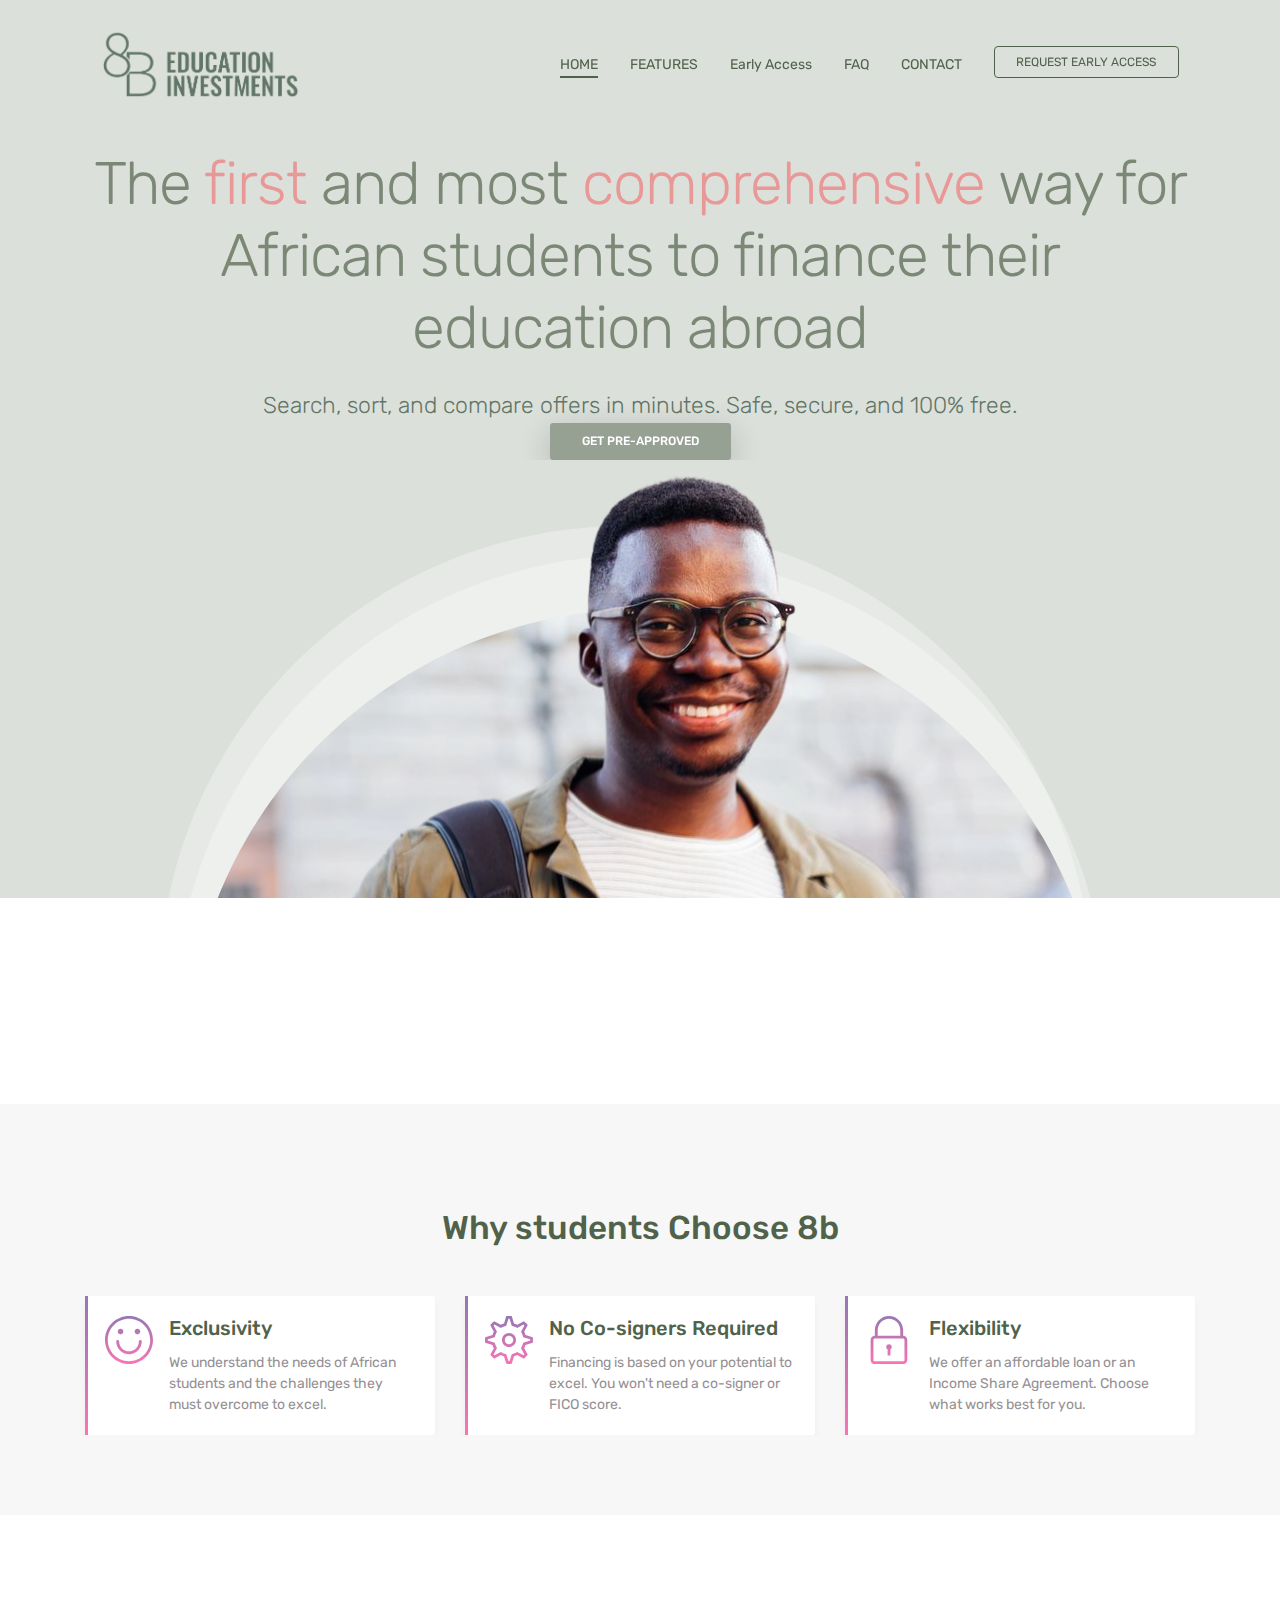
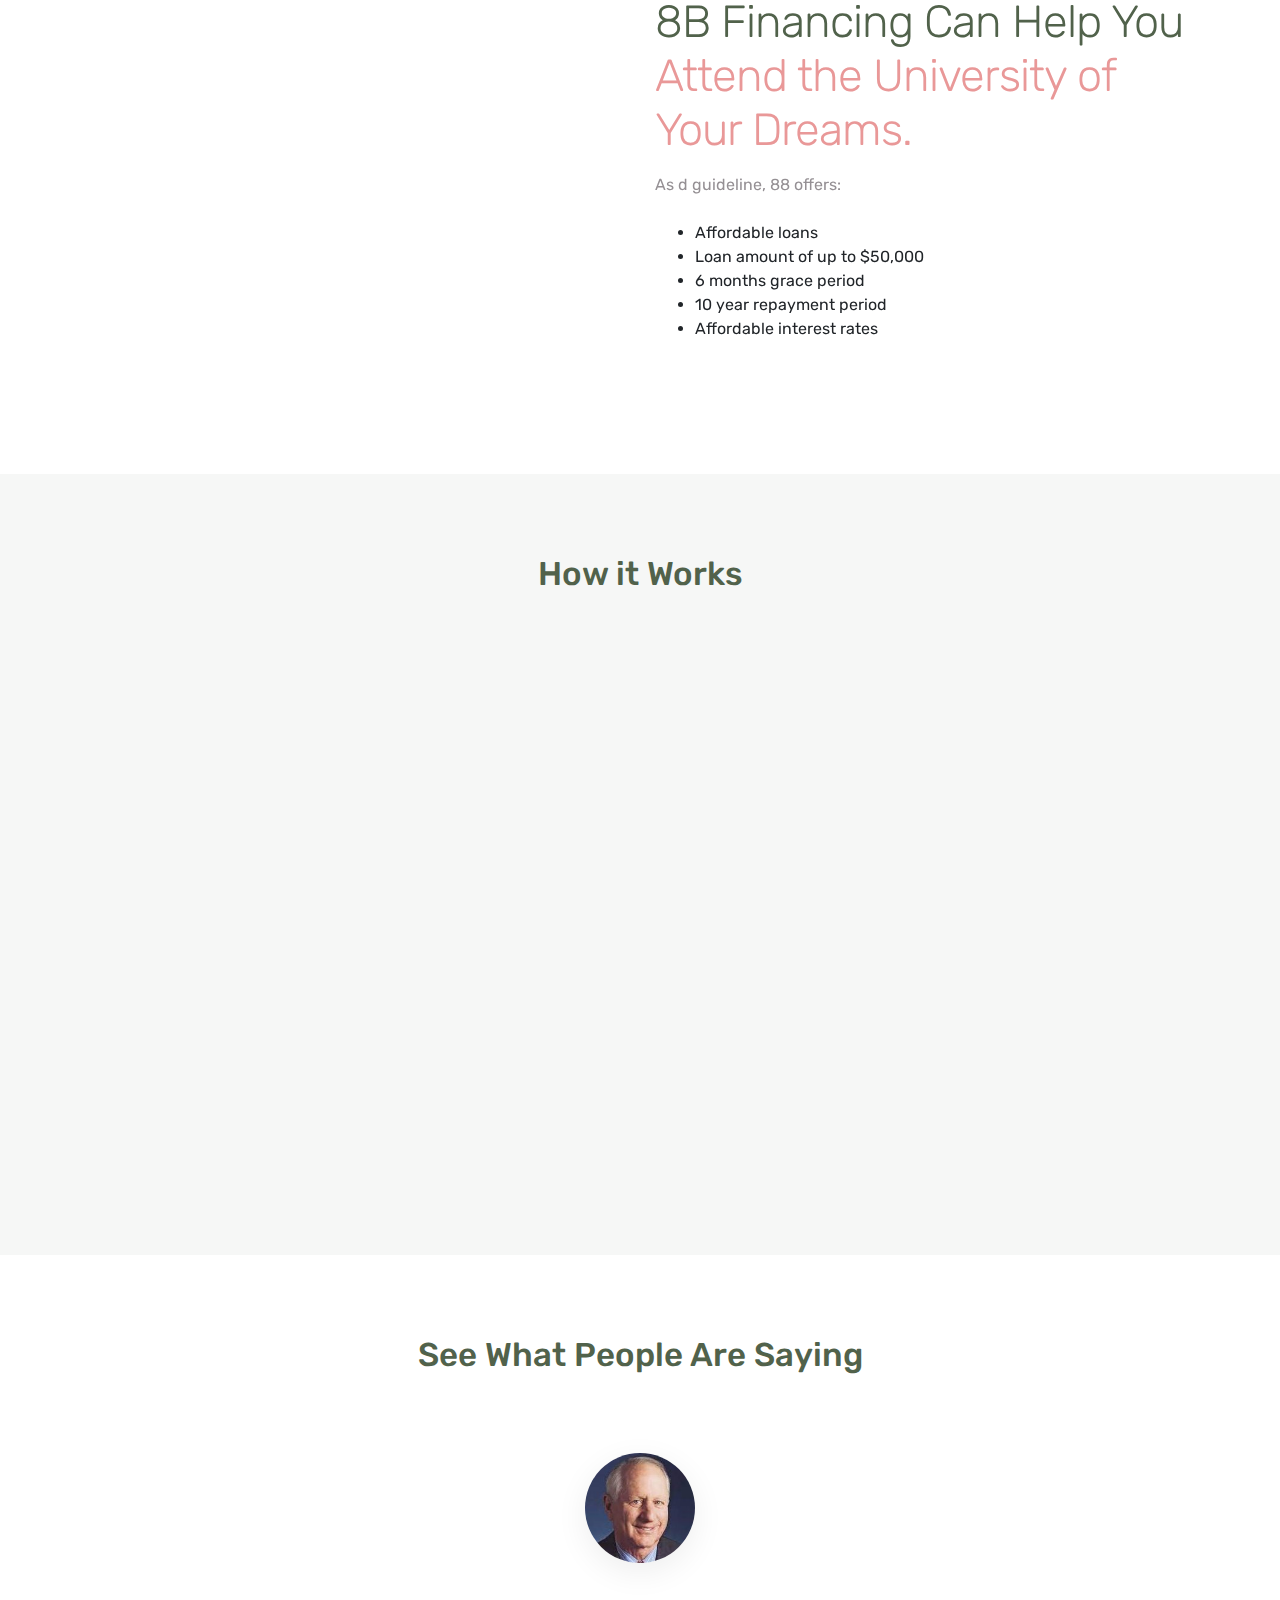
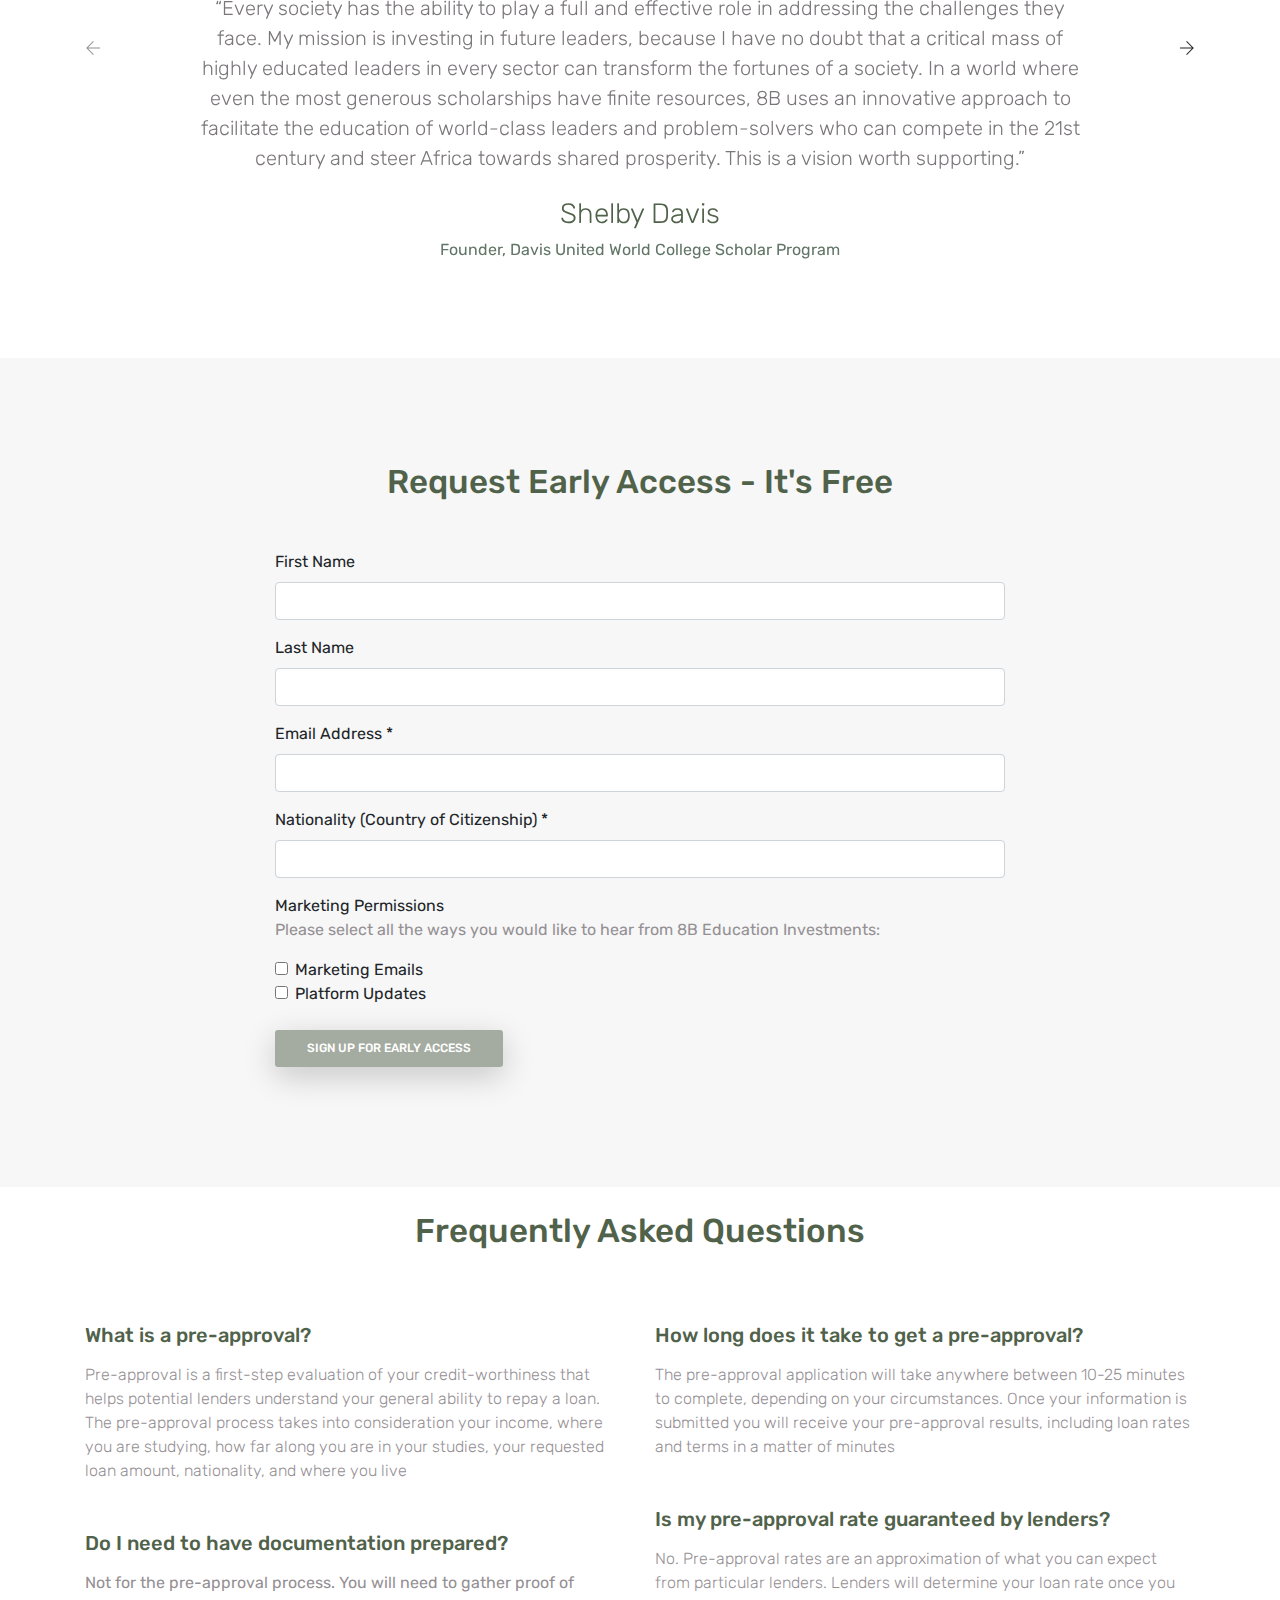
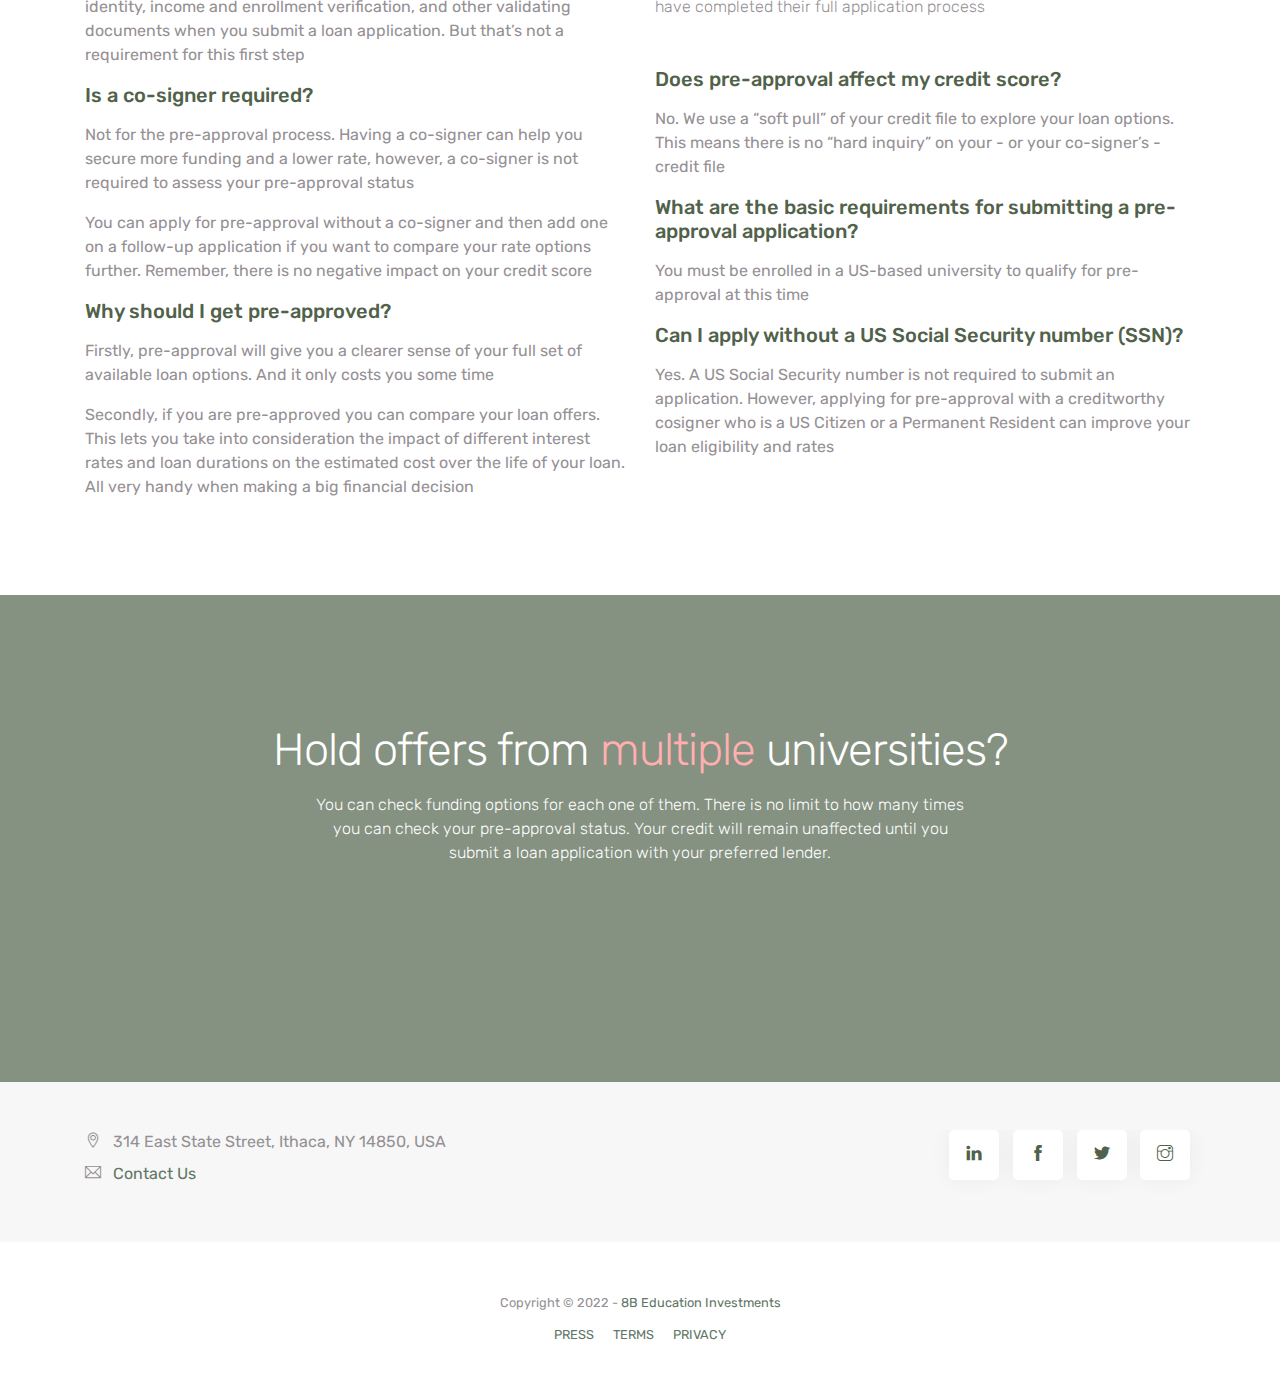
==== commit 6de5c574: "content adjustments" ====
--- a/original_index.html
+++ b/original_index.html
@@ -95,6 +95,7 @@
         <div class="container mt-5">
             <h1>The <span class="hl">first</span> and most <span class="hl">comprehensive</span> way for African students to finance their education abroad</h1>
             <p class="tagline">Search, sort, and compare offers in minutes. Safe, secure, and 100% free.</p>
+            <a data-aos="fade-left" href="https://ladder.8b.africa/marketplace/" class="btn btn-primary">Get Pre-Approved</a>
         </div>
         <div class="img-holder mt-3"><img  data-aos="fade-up" src="images/cstudent.png" class="img-fluid"></div>
     </header>
@@ -105,23 +106,73 @@
         </div>
     </div>
 
-    <!-- // end .section -->
-    <div class="section light-bg">
-
-        <div class="container">
-            <div class="row">
-                <div class="col-lg-6 offset-lg-6">
-                    <h2>We <span class="hl">amplify</span> global ambitions</h2>
-                    <p class="mb-4">8B helps secure low cost education loans for African students who hold offers from international Universities and Colleges.  We understand the unique hurdles faced by African student borrowers abroad, that's why we built a better way</p>
-                    <a data-aos="fade-left" href="https://ladder.8b.africa/marketplace/" class="btn btn-primary">Read more</a>
-                </div>
-            </div>
-            <div class="perspective-phone">
-                <img data-aos="fade-up" style="border-radius: 20px;" src="images/stock2.png" class="img-fluid">
-            </div>
-        </div>
-
-    </div>
+    <div class="section light-bg" id="why-students-choose-8b">
+        <div class="container">
+            <div class="section-title">
+                <small>&nbsp;</small>
+                <h3>Why students Choose 8b</h3>
+            </div>
+            <div class="row">
+                <div class="col-12 col-lg-4">
+                    <div class="card features">
+                        <div class="card-body">
+                            <div class="media">
+                                <span class="ti-face-smile gradient-fill ti-3x mr-3"></span>
+                                <div class="media-body">
+                                    <h4 class="card-title">Exclusivity</h4>
+                                    <p class="card-text">We understand the needs of African students and the challenges they must overcome to excel.</p>
+                                </div>
+                            </div>
+                        </div>
+                    </div>
+                </div>
+                <div class="col-12 col-lg-4">
+                    <div class="card features">
+                        <div class="card-body">
+                            <div class="media">
+                                <span class="ti-settings gradient-fill ti-3x mr-3"></span>
+                                <div class="media-body">
+                                    <h4 class="card-title">No Co-signers Required</h4>
+                                    <p class="card-text">Financing is based on your potential to excel. You won't need a co-signer or FICO score.</p>
+                                </div>
+                            </div>
+                        </div>
+                    </div>
+                </div>
+                <div class="col-12 col-lg-4">
+                    <div class="card features">
+                        <div class="card-body">
+                            <div class="media">
+                                <span class="ti-lock gradient-fill ti-3x mr-3"></span>
+                                <div class="media-body">
+                                    <h4 class="card-title">Flexibility</h4>
+                                    <p class="card-text">We offer an affordable loan or an Income Share Agreement. Choose what works best for you.</p>
+                                </div>
+                            </div>
+                        </div>
+                    </div>
+                </div>
+            </div>
+        </div>
+    </div>
+
+    <!-- // end .section -->
+<!--    <div class="section light-bg">-->
+
+<!--        <div class="container">-->
+<!--            <div class="row">-->
+<!--                <div class="col-lg-6 offset-lg-6">-->
+<!--                    <h2>We <span class="hl">amplify</span> global ambitions</h2>-->
+<!--                    <p class="mb-4">8B helps secure low cost education loans for African students who hold offers from international Universities and Colleges.  We understand the unique hurdles faced by African student borrowers abroad, that's why we built a better way</p>-->
+<!--                    <a data-aos="fade-left" href="https://ladder.8b.africa/marketplace/" class="btn btn-primary">Read more</a>-->
+<!--                </div>-->
+<!--            </div>-->
+<!--            <div class="perspective-phone">-->
+<!--                <img data-aos="fade-up" style="border-radius: 20px;" src="images/stock2.png" class="img-fluid">-->
+<!--            </div>-->
+<!--        </div>-->
+
+<!--    </div>-->
 
     <!-- // end .section -->
 
@@ -134,9 +185,16 @@
                 </div>
                 <div class="col-md-6 d-flex align-items-center">
                     <div>
-                        <h2>Your <span class="hl">hard work</span> has landed you an offer from the university of your dreams</h2>
-                        <p class="mb-4">We are here to help find the money you need to enroll</p>
-                        <a data-aos="fade-left" href="https://ladder.8b.africa/marketplace/" class="btn btn-primary">Get Started</a></div>
+                        <h2>8B Financing Can Help You <br/><span class="hl">Attend the University of Your Dreams.</span></h2>
+                        <p class="mb-4">As d guideline, 88 offers:</p>
+                        <ul>
+                            <li>Affordable loans</li>
+                            <li>Loan amount of up to $50,000</li>
+                            <li>6 months grace period</li>
+                            <li>10 year repayment period</li>
+                            <li>Affordable interest rates</li>
+                        </ul>
+                        <a data-aos="fade-left" href="https://ladder.8b.africa/marketplace/" class="btn btn-primary">Get Pre-Approved</a></div>
                 </div>
             </div>
 
@@ -149,7 +207,7 @@
     <div class="section light-bg" id="features">
         <div class="container">
             <div class="section-title">
-                <h3>Financing <span class="hl">tailored</span> to Africans studying abroad</h3>
+                <h3>How it Works</h3>
             </div>
             <div class="row">
                 <div class="col-md-8 d-flex align-items-center">
@@ -355,7 +413,7 @@
                 <h2>Hold offers from <span class="hl-light">multiple</span> universities?</h2>
                 <p class="tagline">You can check funding options for each one of them. There is no limit to how many times you can check your pre-approval status. Your credit will remain unaffected until you submit a loan application with your preferred lender.</p>
                 <div class="my-4">
-                    <a data-aos="fade-up" href="https://ladder.8b.africa/marketplace/" class="btn btn-light">Get Started</a>
+                    <a data-aos="fade-up" href="https://ladder.8b.africa/marketplace/" class="btn btn-light">Get Pre-Approved</a>
                 </div>
             </div>
         </div>
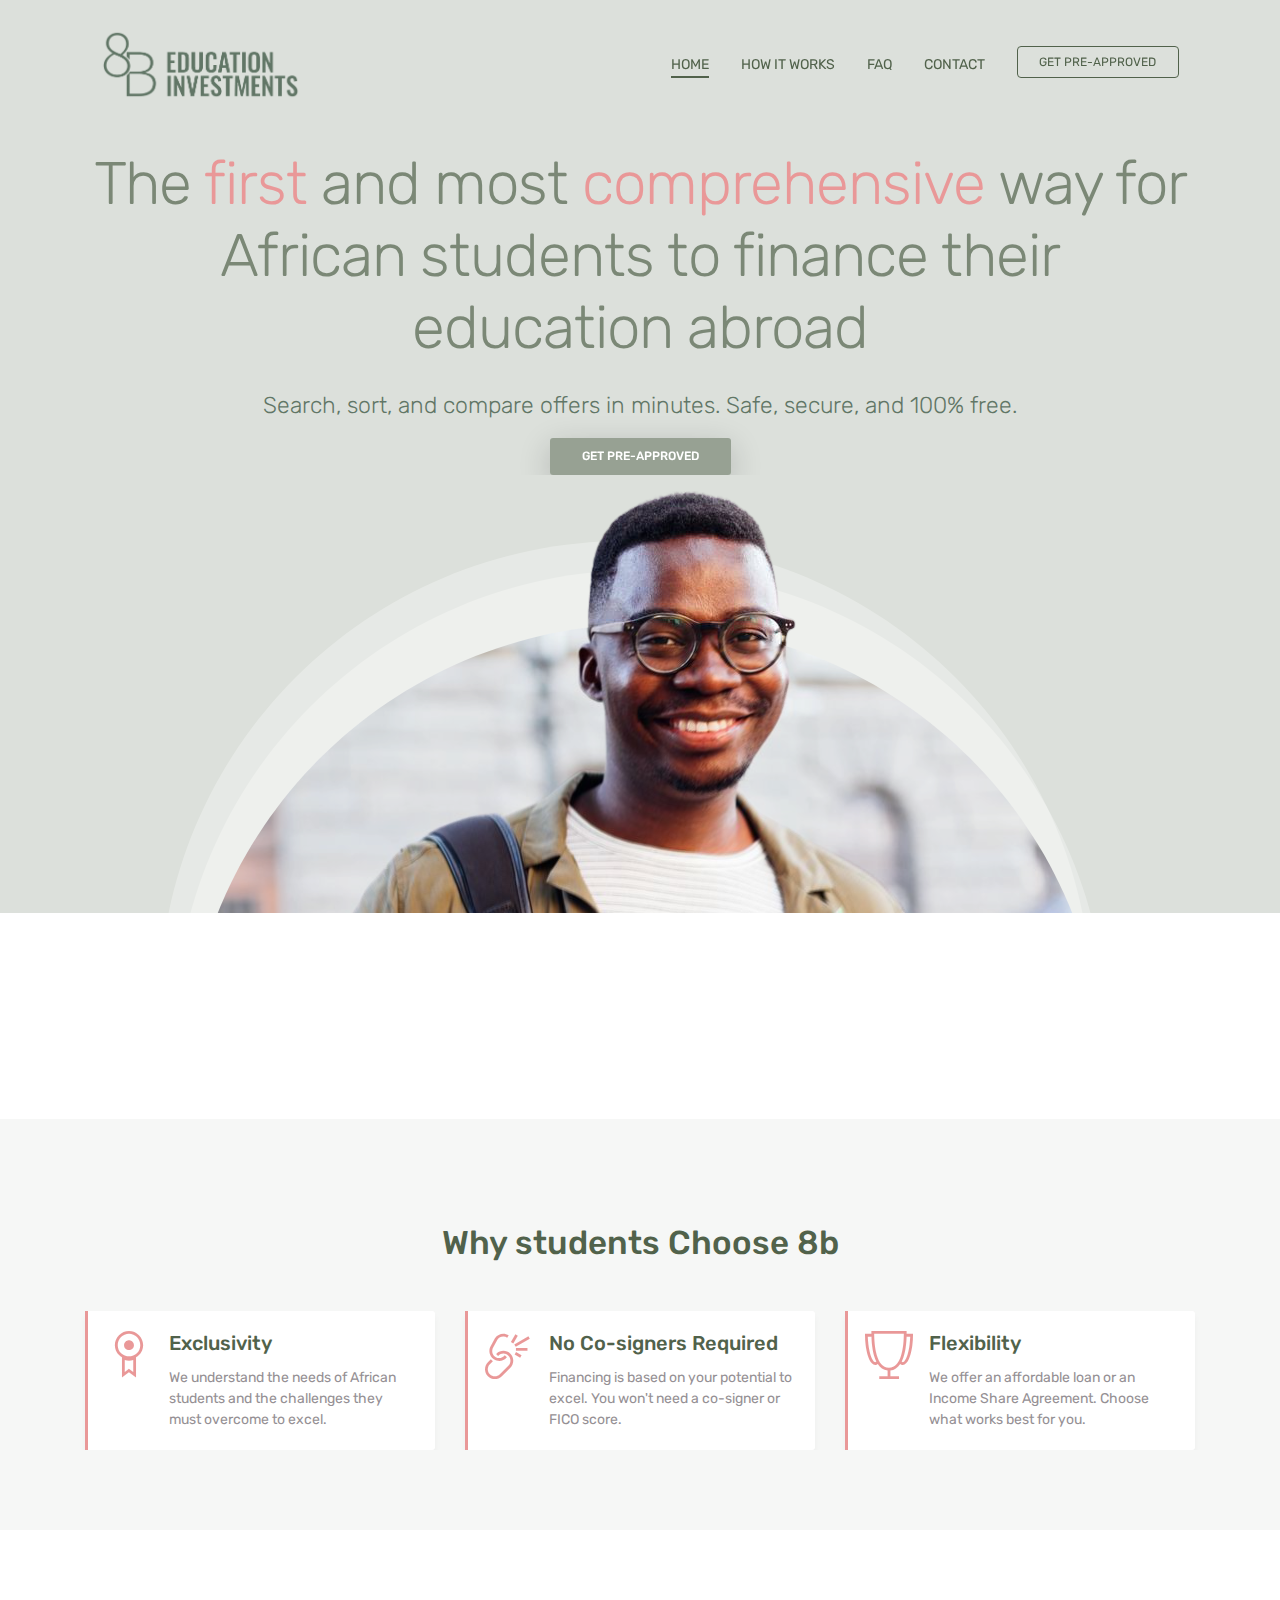
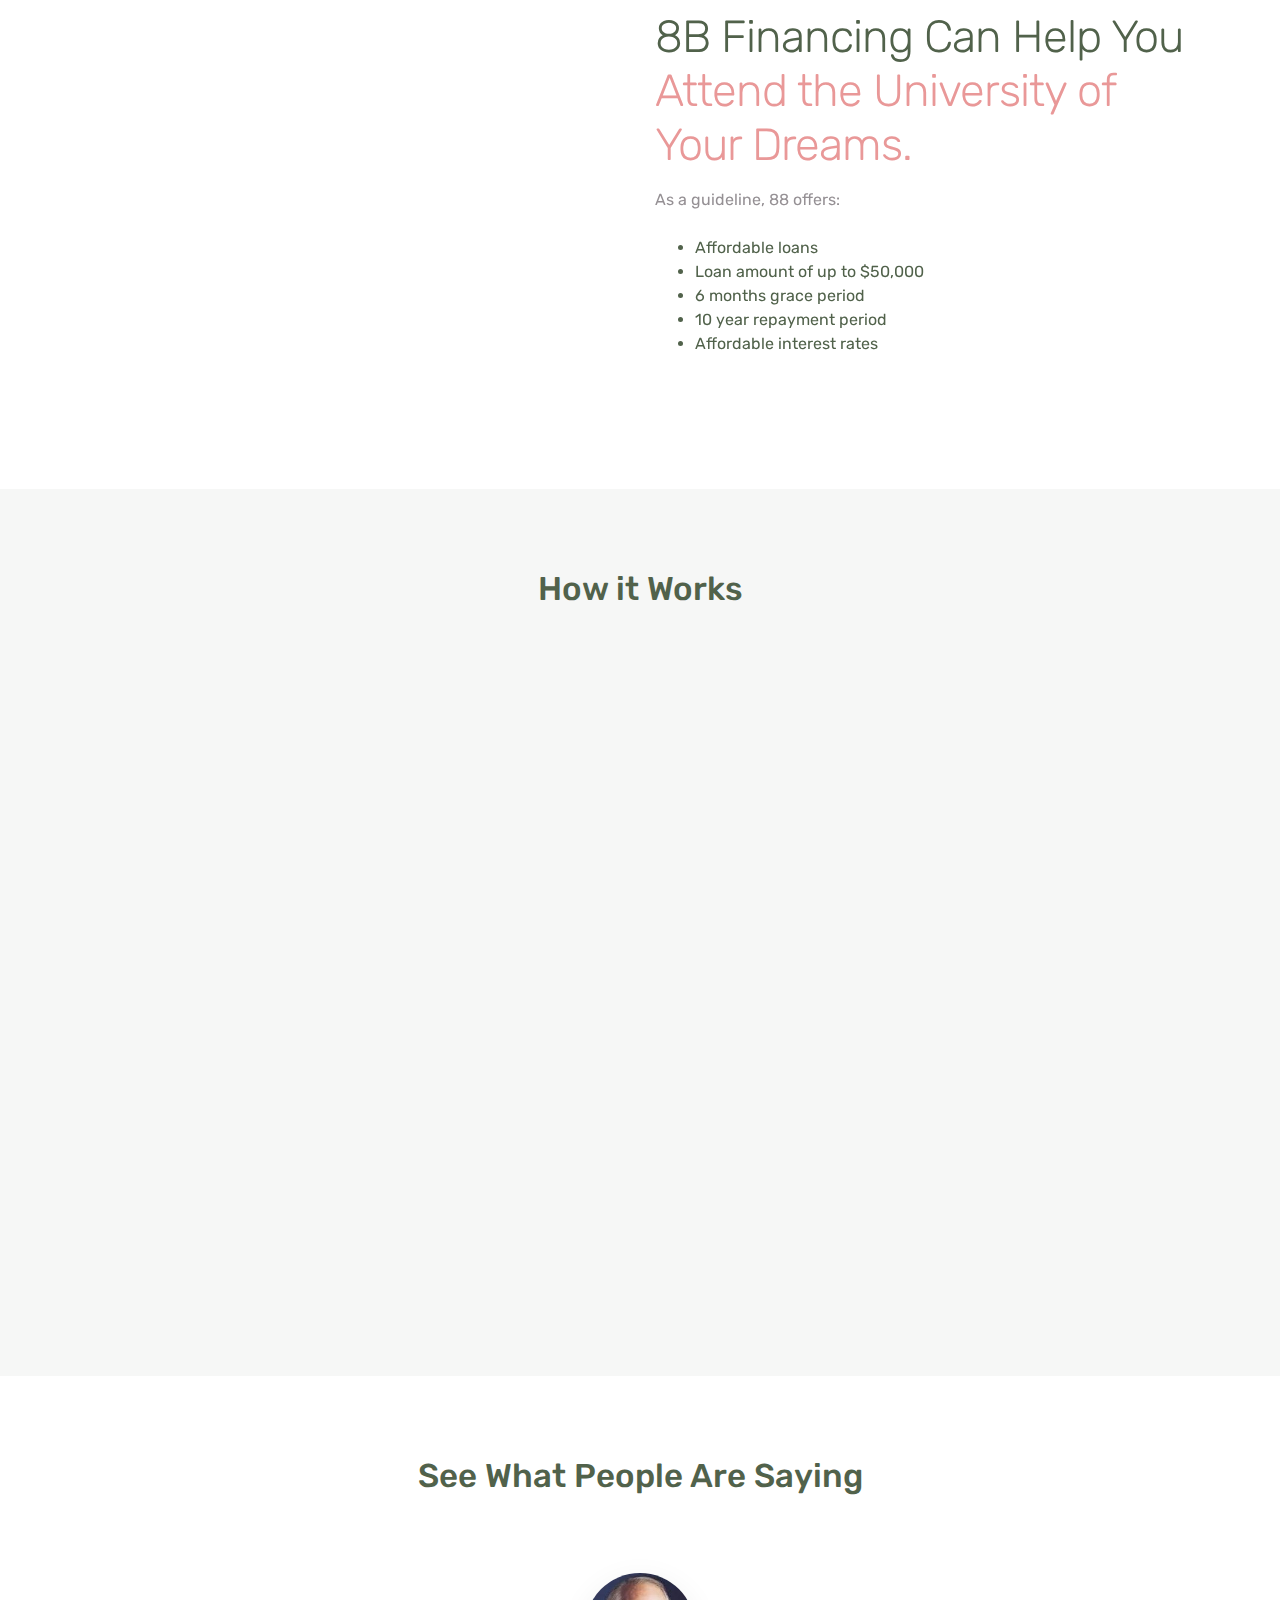
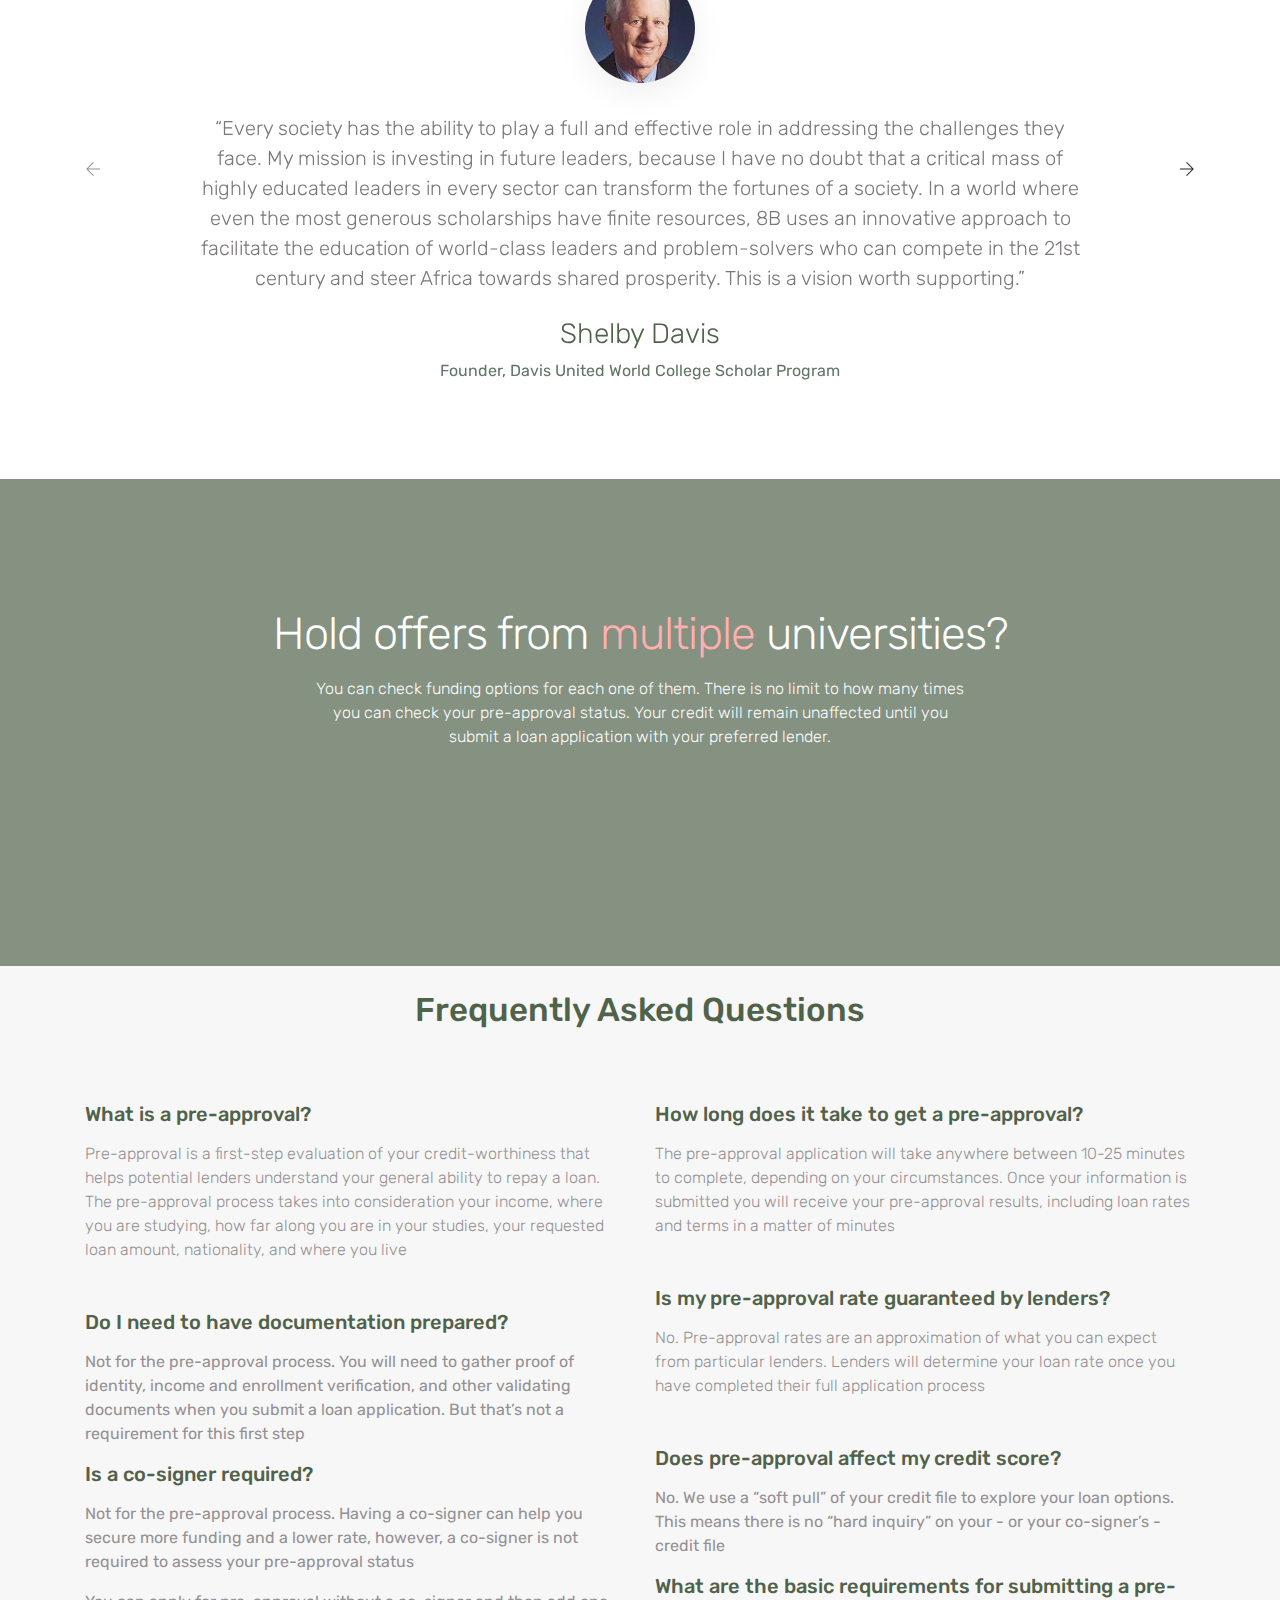
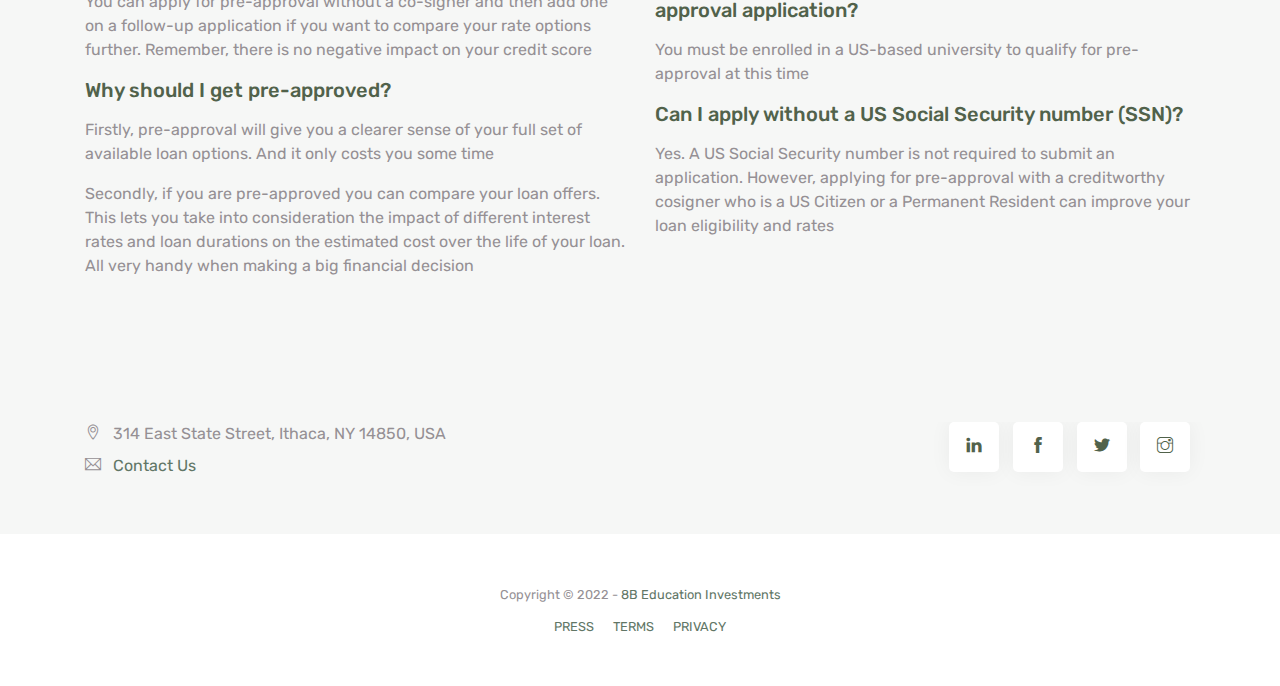
==== commit 78af6a86: "adjust homepage" ====
--- a/original_index.html
+++ b/original_index.html
@@ -76,12 +76,11 @@
                         <div class="collapse navbar-collapse" id="navbar">
                             <ul class="navbar-nav ml-auto">
                                 <li class="nav-item"> <a class="nav-link active" href="#home">HOME <span class="sr-only">(current)</span></a> </li>
-                                <li class="nav-item"> <a class="nav-link" href="#features">FEATURES</a> </li>
-                                <li class="nav-item"> <a class="nav-link" href="#early-access">Early Access</a> </li>
+                                <li class="nav-item"> <a class="nav-link" href="#features">HOW IT WORKS</a> </li>
                                 <li class="nav-item"> <a class="nav-link" href="#FAQ">FAQ</a> </li>
 
                                 <li class="nav-item"> <a class="nav-link" href="#contact">CONTACT</a> </li>
-                                <li class="nav-item"><a href="https://ladder.8b.africa/marketplace/" class="btn btn-outline-light my-3 my-sm-0 ml-lg-3">Request Early Access</a></li>
+                                <li class="nav-item"><a href="https://ladder.8b.africa/marketplace/" class="btn btn-outline-light my-3 my-sm-0 ml-lg-3">Get Pre-Approved</a></li>
                             </ul>
                         </div>
                     </nav>
@@ -95,7 +94,7 @@
         <div class="container mt-5">
             <h1>The <span class="hl">first</span> and most <span class="hl">comprehensive</span> way for African students to finance their education abroad</h1>
             <p class="tagline">Search, sort, and compare offers in minutes. Safe, secure, and 100% free.</p>
-            <a data-aos="fade-left" href="https://ladder.8b.africa/marketplace/" class="btn btn-primary">Get Pre-Approved</a>
+            <a style="margin-top: 15px;" data-aos="fade-left" href="https://ladder.8b.africa/marketplace/" class="btn btn-primary">Get Pre-Approved</a>
         </div>
         <div class="img-holder mt-3"><img  data-aos="fade-up" src="images/cstudent.png" class="img-fluid"></div>
     </header>
@@ -117,7 +116,7 @@
                     <div class="card features">
                         <div class="card-body">
                             <div class="media">
-                                <span class="ti-face-smile gradient-fill ti-3x mr-3"></span>
+                                <span class="ti-medall-alt gradient-fill ti-3x mr-3"></span>
                                 <div class="media-body">
                                     <h4 class="card-title">Exclusivity</h4>
                                     <p class="card-text">We understand the needs of African students and the challenges they must overcome to excel.</p>
@@ -130,7 +129,7 @@
                     <div class="card features">
                         <div class="card-body">
                             <div class="media">
-                                <span class="ti-settings gradient-fill ti-3x mr-3"></span>
+                                <span class="ti-unlink gradient-fill ti-3x mr-3"></span>
                                 <div class="media-body">
                                     <h4 class="card-title">No Co-signers Required</h4>
                                     <p class="card-text">Financing is based on your potential to excel. You won't need a co-signer or FICO score.</p>
@@ -143,7 +142,7 @@
                     <div class="card features">
                         <div class="card-body">
                             <div class="media">
-                                <span class="ti-lock gradient-fill ti-3x mr-3"></span>
+                                <span class="ti-cup gradient-fill ti-3x mr-3"></span>
                                 <div class="media-body">
                                     <h4 class="card-title">Flexibility</h4>
                                     <p class="card-text">We offer an affordable loan or an Income Share Agreement. Choose what works best for you.</p>
@@ -186,8 +185,8 @@
                 <div class="col-md-6 d-flex align-items-center">
                     <div>
                         <h2>8B Financing Can Help You <br/><span class="hl">Attend the University of Your Dreams.</span></h2>
-                        <p class="mb-4">As d guideline, 88 offers:</p>
-                        <ul>
+                        <p class="mb-4">As a guideline, 88 offers:</p>
+                        <ul style="color: rgba(81, 98, 75, 100);">
                             <li>Affordable loans</li>
                             <li>Loan amount of up to $50,000</li>
                             <li>6 months grace period</li>
@@ -234,11 +233,17 @@
                             </div>
                         </li>
                     </ul>
-                </div>
+
+                </div>
+
                 <div class="col-md-4">
                     <img data-aos="fade-right" style="border-radius: 20px;" src="images/stock3.jpg" class="img-fluid img-shadow">
                 </div>
-
+            </div>
+            <div class="text-center">
+                <div class="" style="padding-bottom: 40px;">
+                    <a data-aos="fade-up" href="https://ladder.8b.africa/marketplace/" class="btn btn-light">Get Pre-Approved</a>
+                </div>
             </div>
 
         </div>
@@ -279,134 +284,86 @@
     </div>
     <!-- // end .section -->
 
-    <div class="section light-bg action " id="early-access">
-        <div class="container">
-            <div class="section-title">
-                <small>&nbsp;</small>
-                <h3>Request Early Access - It's Free</h3>
-            </div>
-            <div class="row">
-                <div class="col-md-2">&nbsp;</div>
-                <div class="col-md-8 d-flex align-items-center text-left">
-
-
-                    <div id="mc_embed_signup">
-                        <form action="https://finance.us18.list-manage.com/subscribe/post?u=d1017bacad2b8a681a37d7c40&amp;id=35fd139889"
-                              method="post" id="mc-embedded-subscribe-form" name="mc-embedded-subscribe-form"
-                              class="validate" target="_blank" novalidate>
-                            <div id="mc_embed_signup_scroll">
-                                <div class="mc-field-group form-group">
-                                    <label for="mce-FNAME">First Name </label>
-                                    <input type="text" value="" name="FNAME" class="form-control" id="mce-FNAME">
-                                </div>
-                                <div class="mc-field-group form-group">
-                                    <label for="mce-LNAME">Last Name </label>
-                                    <input type="text" value="" name="LNAME" class="form-control" id="mce-LNAME">
-                                </div>
-                                <div class="mc-field-group form-group">
-                                    <label for="mce-EMAIL">Email Address <span class="asterisk">*</span>
-                                    </label>
-                                    <input type="email" value="" name="EMAIL" class="required email form-control"
-                                           id="mce-EMAIL">
-                                </div>
-                                <div class="mc-field-group form-group">
-                                    <label for="mce-NATLTY">Nationality (Country of Citizenship) <span class="asterisk">*</span></label>
-                                    <input type="text" value="" name="NATLTY" class="required form-control" id="mce-NATLTY">
-                                </div>
-                                <div id="mergeRow-gdpr"
-                                     class="mergeRow gdpr-mergeRow content__gdprBlock mc-field-group">
-                                    <div class="content__gdpr">
-                                        <label style="margin-bottom: 0;">Marketing Permissions</label>
-                                        <p>Please select all the ways you would like to hear from 8B Education
-                                            Investments:</p>
-                                        <div class="form-check mc_fieldset gdprRequired mc-field-group"
-                                                  name="interestgroup_field">
-                                            <label class="checkbox subfield form-check-label" for="gdpr_93010">
-                                                <input type="checkbox"
-                                                       id="gdpr_93010"
-                                                       name="gdpr[93010]"
-                                                       value="Y"
-                                                       class="av-checkbox form-check-input"><span>Marketing Emails</span>
-                                            </label>
-                                            <br/>
-                                            <label class="checkbox subfield form-check-label" for="gdpr_93058"><input
-                                                    type="checkbox" id="gdpr_93058" name="gdpr[93058]" value="Y"
-                                                    class="av-checkbox form-check-input"><span>Platform Updates</span>
-                                            </label>
-                                        </div>
-                                    </div>
-                                </div>
-                                <div id="mce-responses" class="clear">
-                                    <div class="response" id="mce-error-response" style="display:none"></div>
-                                    <div class="response" id="mce-success-response" style="display:none"></div>
-                                </div>
-                                <!-- real people should not fill this in and expect good things - do not remove this or risk form bot signups-->
-                                <div style="position: absolute; left: -5000px;" aria-hidden="true"><input type="text"
-                                                                                                          name="b_d1017bacad2b8a681a37d7c40_35fd139889"
-                                                                                                          tabindex="-1"
-                                                                                                          value="">
-                                </div>
-                                <div class="my-4">
-                                    <input type="submit" value="Sign Up For Early Access" name="subscribe"
-                                                          id="mc-embedded-subscribe" class="button btn btn-primary">
-                                </div>
-                            </div>
-                        </form>
-                    </div>
-<script type='text/javascript' src='//s3.amazonaws.com/downloads.mailchimp.com/js/mc-validate.js'></script><script type='text/javascript'>(function($) {window.fnames = new Array(); window.ftypes = new Array();fnames[0]='EMAIL';ftypes[0]='email';fnames[1]='FNAME';ftypes[1]='text';fnames[2]='LNAME';ftypes[2]='text';fnames[3]='ADDRESS';ftypes[3]='address';fnames[4]='PHONE';ftypes[4]='phone';}(jQuery));var $mcj = jQuery.noConflict(true);</script>
-                </div>
-                <div class="col-md-2">&nbsp;</div>
-            </div>
-        </div>
-    </div>
-
-    <div class="section pt-0" id="FAQ">
-        <div class="container">
-            <div class="section-title">
-                <small>&nbsp;</small>
-                <h3>Frequently Asked Questions</h3>
-            </div>
-
-            <div class="row pt-4">
-                <div class="col-md-6">
-                    <h4 class="mb-3">What is a pre-approval?</h4>
-                    <p class="light-font mb-5">Pre-approval is a first-step evaluation of your credit-worthiness that helps potential lenders understand your general ability to repay a loan. The pre-approval process takes into consideration your income, where you are studying, how far along you are in your studies, your requested loan amount, nationality, and where you live</p>
-
-                    <h4 class="mb-3">Do I need to have documentation prepared?</h4>
-                    <p>Not for the pre-approval process. You will need to gather proof of identity, income and enrollment verification, and other validating documents when you submit a loan application. But that’s not a requirement for this first step</p>
-
-                    <h4 class="mb-3">Is a co-signer required?</h4>
-                    <p>Not for the pre-approval process. Having a co-signer can help you secure more funding and a lower rate, however, a co-signer is not required to assess your pre-approval status</p>
-                    <p>You can apply for pre-approval without a co-signer and then add one on a follow-up application if you want to compare your rate options further. Remember, there is no negative impact on your credit score</p>
-
-                    <h4 class="mb-3">Why should I get pre-approved?</h4>
-                    <p>Firstly, pre-approval will give you a clearer sense of your full set of available loan options. And it only costs you some time</p>
-                    <p>Secondly, if you are pre-approved you can compare your loan offers. This lets you take into consideration the impact of different interest rates and loan durations on the estimated cost over the life of your loan. All very handy when making a big financial decision</p>
-                </div>
-                <div class="col-md-6">
-                    <h4 class="mb-3">How long does it take to get a pre-approval?</h4>
-                    <p class="light-font mb-5">The pre-approval application will take anywhere between 10-25 minutes to complete, depending on your circumstances. Once your information is submitted you will receive your pre-approval results, including loan rates and terms in a matter of minutes</p>
-
-                    <h4 class="mb-3">Is my pre-approval rate guaranteed by lenders?</h4>
-                    <p class="light-font mb-5">No. Pre-approval rates are an approximation of what you can expect from particular lenders. Lenders will determine your loan rate once you have completed their full application process</p>
-
-                    <h4 class="mb-3">Does pre-approval affect my credit score?</h4>
-                    <p>No. We use a “soft pull” of your credit file to explore your loan options. This means there is no “hard inquiry” on your - or your co-signer’s -credit file</p>
-
-                    <h4 class="mb-3">What are the basic requirements for submitting a pre-approval application?</h4>
-                    <p>You must be enrolled in a US-based university to qualify for pre-approval at this time</p>
-
-                    <h4 class="mb-3">Can I apply without a US Social Security number (SSN)?</h4>
-                    <p>Yes. A US Social Security number is not required to submit an application. However, applying for pre-approval with a creditworthy cosigner who is a US Citizen or a Permanent Resident can improve your loan eligibility and rates</p>
-                </div>
-            </div>
-        </div>
-
-    </div>
-    <!-- // end .section -->
-
-
-
+<!--    <div class="section light-bg action " id="early-access">-->
+<!--        <div class="container">-->
+<!--            <div class="section-title">-->
+<!--                <small>&nbsp;</small>-->
+<!--                <h3>Request Early Access - It's Free</h3>-->
+<!--            </div>-->
+<!--            <div class="row">-->
+<!--                <div class="col-md-2">&nbsp;</div>-->
+<!--                <div class="col-md-8 d-flex align-items-center text-left">-->
+
+
+<!--                    <div id="mc_embed_signup">-->
+<!--                        <form action="https://finance.us18.list-manage.com/subscribe/post?u=d1017bacad2b8a681a37d7c40&amp;id=35fd139889"-->
+<!--                              method="post" id="mc-embedded-subscribe-form" name="mc-embedded-subscribe-form"-->
+<!--                              class="validate" target="_blank" novalidate>-->
+<!--                            <div id="mc_embed_signup_scroll">-->
+<!--                                <div class="mc-field-group form-group">-->
+<!--                                    <label for="mce-FNAME">First Name </label>-->
+<!--                                    <input type="text" value="" name="FNAME" class="form-control" id="mce-FNAME">-->
+<!--                                </div>-->
+<!--                                <div class="mc-field-group form-group">-->
+<!--                                    <label for="mce-LNAME">Last Name </label>-->
+<!--                                    <input type="text" value="" name="LNAME" class="form-control" id="mce-LNAME">-->
+<!--                                </div>-->
+<!--                                <div class="mc-field-group form-group">-->
+<!--                                    <label for="mce-EMAIL">Email Address <span class="asterisk">*</span>-->
+<!--                                    </label>-->
+<!--                                    <input type="email" value="" name="EMAIL" class="required email form-control"-->
+<!--                                           id="mce-EMAIL">-->
+<!--                                </div>-->
+<!--                                <div class="mc-field-group form-group">-->
+<!--                                    <label for="mce-NATLTY">Nationality (Country of Citizenship) <span class="asterisk">*</span></label>-->
+<!--                                    <input type="text" value="" name="NATLTY" class="required form-control" id="mce-NATLTY">-->
+<!--                                </div>-->
+<!--                                <div id="mergeRow-gdpr"-->
+<!--                                     class="mergeRow gdpr-mergeRow content__gdprBlock mc-field-group">-->
+<!--                                    <div class="content__gdpr">-->
+<!--                                        <label style="margin-bottom: 0;">Marketing Permissions</label>-->
+<!--                                        <p>Please select all the ways you would like to hear from 8B Education-->
+<!--                                            Investments:</p>-->
+<!--                                        <div class="form-check mc_fieldset gdprRequired mc-field-group"-->
+<!--                                                  name="interestgroup_field">-->
+<!--                                            <label class="checkbox subfield form-check-label" for="gdpr_93010">-->
+<!--                                                <input type="checkbox"-->
+<!--                                                       id="gdpr_93010"-->
+<!--                                                       name="gdpr[93010]"-->
+<!--                                                       value="Y"-->
+<!--                                                       class="av-checkbox form-check-input"><span>Marketing Emails</span>-->
+<!--                                            </label>-->
+<!--                                            <br/>-->
+<!--                                            <label class="checkbox subfield form-check-label" for="gdpr_93058"><input-->
+<!--                                                    type="checkbox" id="gdpr_93058" name="gdpr[93058]" value="Y"-->
+<!--                                                    class="av-checkbox form-check-input"><span>Platform Updates</span>-->
+<!--                                            </label>-->
+<!--                                        </div>-->
+<!--                                    </div>-->
+<!--                                </div>-->
+<!--                                <div id="mce-responses" class="clear">-->
+<!--                                    <div class="response" id="mce-error-response" style="display:none"></div>-->
+<!--                                    <div class="response" id="mce-success-response" style="display:none"></div>-->
+<!--                                </div>-->
+<!--                                &lt;!&ndash; real people should not fill this in and expect good things - do not remove this or risk form bot signups&ndash;&gt;-->
+<!--                                <div style="position: absolute; left: -5000px;" aria-hidden="true"><input type="text"-->
+<!--                                                                                                          name="b_d1017bacad2b8a681a37d7c40_35fd139889"-->
+<!--                                                                                                          tabindex="-1"-->
+<!--                                                                                                          value="">-->
+<!--                                </div>-->
+<!--                                <div class="my-4">-->
+<!--                                    <input type="submit" value="Sign Up For Early Access" name="subscribe"-->
+<!--                                                          id="mc-embedded-subscribe" class="button btn btn-primary">-->
+<!--                                </div>-->
+<!--                            </div>-->
+<!--                        </form>-->
+<!--                    </div>-->
+<!--<script type='text/javascript' src='//s3.amazonaws.com/downloads.mailchimp.com/js/mc-validate.js'></script><script type='text/javascript'>(function($) {window.fnames = new Array(); window.ftypes = new Array();fnames[0]='EMAIL';ftypes[0]='email';fnames[1]='FNAME';ftypes[1]='text';fnames[2]='LNAME';ftypes[2]='text';fnames[3]='ADDRESS';ftypes[3]='address';fnames[4]='PHONE';ftypes[4]='phone';}(jQuery));var $mcj = jQuery.noConflict(true);</script>-->
+<!--                </div>-->
+<!--                <div class="col-md-2">&nbsp;</div>-->
+<!--            </div>-->
+<!--        </div>-->
+<!--    </div>-->
     <div class="section bg-gradient-footer">
         <div class="container">
             <div class="call-to-action">
@@ -419,6 +376,54 @@
         </div>
 
     </div>
+    <div class="section light-bg pt-0" id="FAQ">
+        <div class="container">
+            <div class="section-title">
+                <small>&nbsp;</small>
+                <h3>Frequently Asked Questions</h3>
+            </div>
+
+            <div class="row pt-4">
+                <div class="col-md-6">
+                    <h4 class="mb-3">What is a pre-approval?</h4>
+                    <p class="light-font mb-5">Pre-approval is a first-step evaluation of your credit-worthiness that helps potential lenders understand your general ability to repay a loan. The pre-approval process takes into consideration your income, where you are studying, how far along you are in your studies, your requested loan amount, nationality, and where you live</p>
+
+                    <h4 class="mb-3">Do I need to have documentation prepared?</h4>
+                    <p>Not for the pre-approval process. You will need to gather proof of identity, income and enrollment verification, and other validating documents when you submit a loan application. But that’s not a requirement for this first step</p>
+
+                    <h4 class="mb-3">Is a co-signer required?</h4>
+                    <p>Not for the pre-approval process. Having a co-signer can help you secure more funding and a lower rate, however, a co-signer is not required to assess your pre-approval status</p>
+                    <p>You can apply for pre-approval without a co-signer and then add one on a follow-up application if you want to compare your rate options further. Remember, there is no negative impact on your credit score</p>
+
+                    <h4 class="mb-3">Why should I get pre-approved?</h4>
+                    <p>Firstly, pre-approval will give you a clearer sense of your full set of available loan options. And it only costs you some time</p>
+                    <p>Secondly, if you are pre-approved you can compare your loan offers. This lets you take into consideration the impact of different interest rates and loan durations on the estimated cost over the life of your loan. All very handy when making a big financial decision</p>
+                </div>
+                <div class="col-md-6">
+                    <h4 class="mb-3">How long does it take to get a pre-approval?</h4>
+                    <p class="light-font mb-5">The pre-approval application will take anywhere between 10-25 minutes to complete, depending on your circumstances. Once your information is submitted you will receive your pre-approval results, including loan rates and terms in a matter of minutes</p>
+
+                    <h4 class="mb-3">Is my pre-approval rate guaranteed by lenders?</h4>
+                    <p class="light-font mb-5">No. Pre-approval rates are an approximation of what you can expect from particular lenders. Lenders will determine your loan rate once you have completed their full application process</p>
+
+                    <h4 class="mb-3">Does pre-approval affect my credit score?</h4>
+                    <p>No. We use a “soft pull” of your credit file to explore your loan options. This means there is no “hard inquiry” on your - or your co-signer’s -credit file</p>
+
+                    <h4 class="mb-3">What are the basic requirements for submitting a pre-approval application?</h4>
+                    <p>You must be enrolled in a US-based university to qualify for pre-approval at this time</p>
+
+                    <h4 class="mb-3">Can I apply without a US Social Security number (SSN)?</h4>
+                    <p>Yes. A US Social Security number is not required to submit an application. However, applying for pre-approval with a creditworthy cosigner who is a US Citizen or a Permanent Resident can improve your loan eligibility and rates</p>
+                </div>
+            </div>
+        </div>
+
+    </div>
+    <!-- // end .section -->
+
+
+
+
     <!-- // end .section -->
 
     <div class="light-bg py-5" id="contact">
--- a/css/style.css
+++ b/css/style.css
@@ -311,10 +311,8 @@
 ----------------------*/
 
 .gradient-fill:before {
-    color: #fc73b4;
-    background: -moz-linear-gradient(top, #9477b4 0%, #fc73b4 100%);
-    background: -webkit-linear-gradient(top, #9477b4 0%, #fc73b4 100%);
-    background: linear-gradient(to bottom, #9477b4 0%, #fc73b4 100%);
+    color: #e99898;
+    background: linear-gradient(to bottom, #e99898 0%, #e99898 100%);
     -webkit-background-clip: text;
     background-clip: text;
     -webkit-text-fill-color: transparent;
@@ -340,10 +338,8 @@
     content: "";
     position: absolute;
     width: 3px;
-    color: #fc73b4;
-    background: -moz-linear-gradient(top, #9477b4 0%, #fc73b4 100%);
-    background: -webkit-linear-gradient(top, #9477b4 0%, #fc73b4 100%);
-    background: linear-gradient(to bottom, #9477b4 0%, #fc73b4 100%);
+    color: #e99898;
+    background: linear-gradient(to bottom, #e99898 0%, #e99898 100%);
     top: 0;
     bottom: 0;
     left: 0;
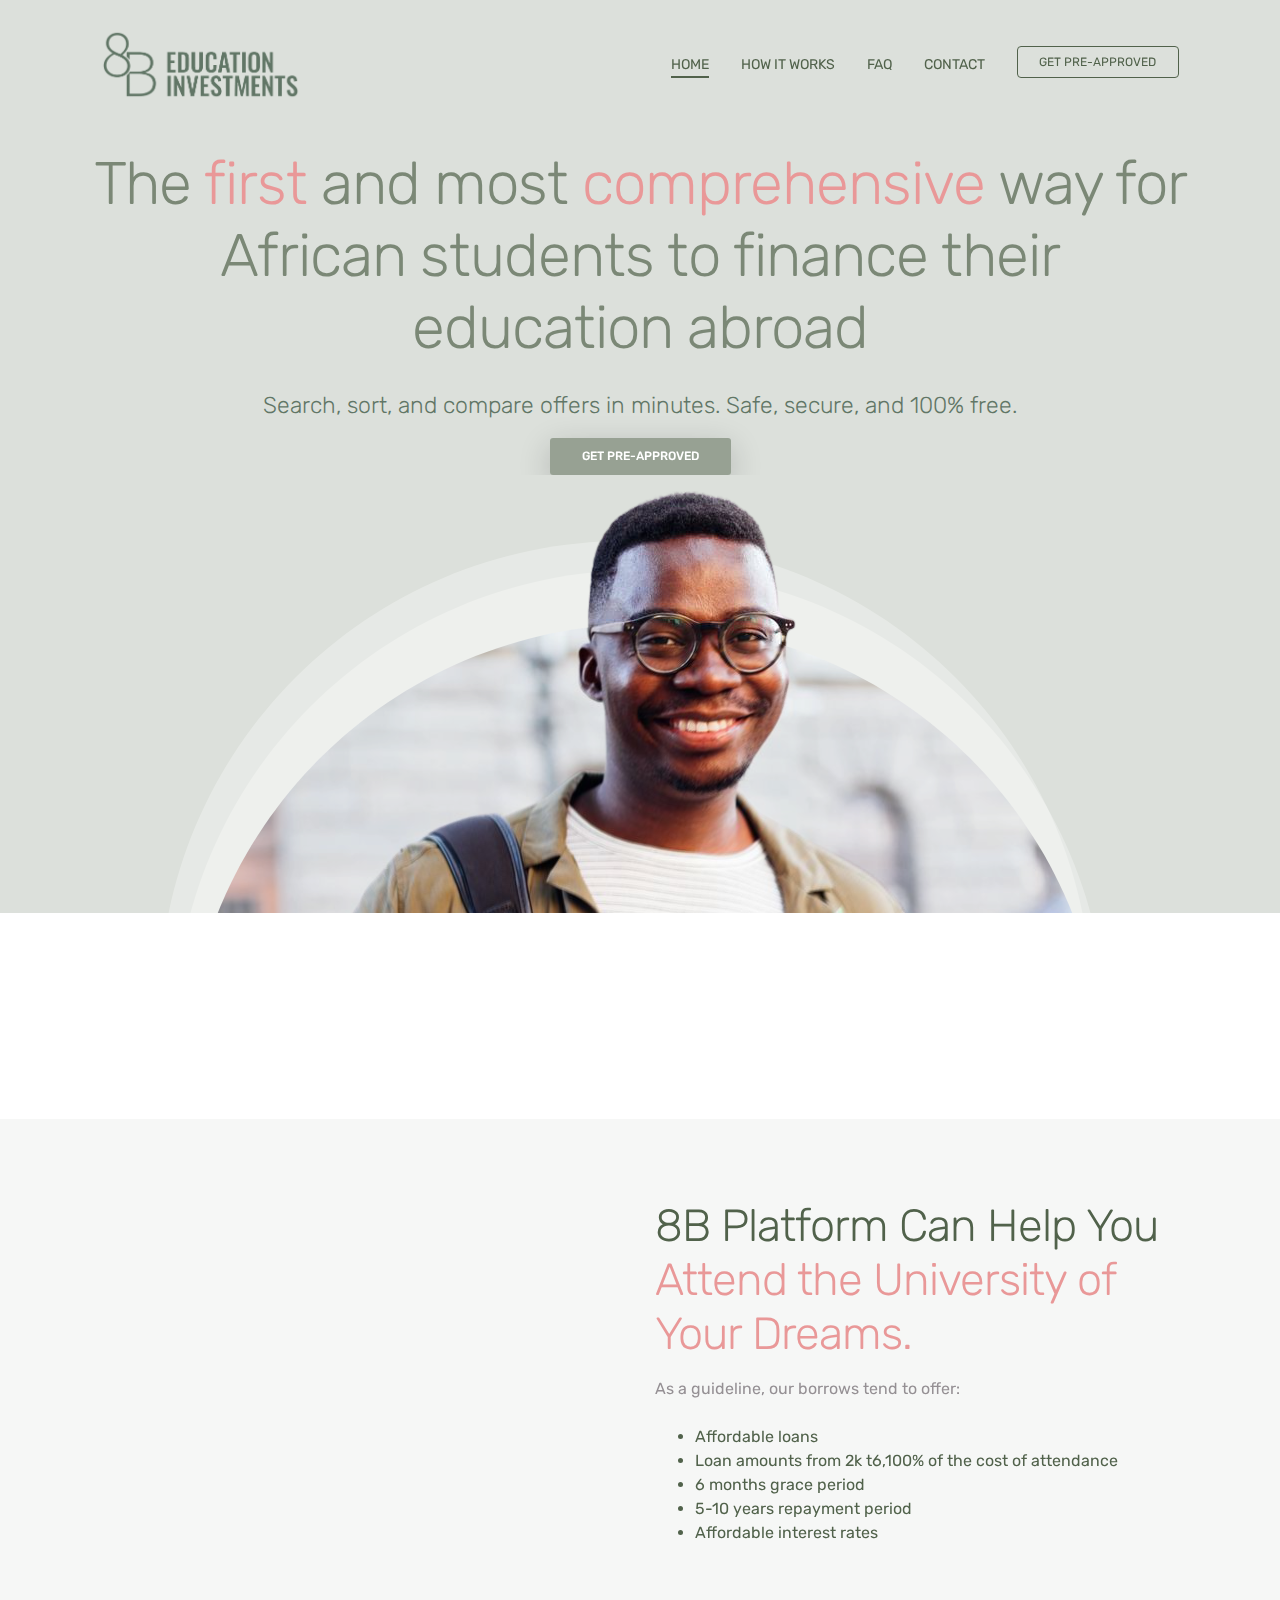
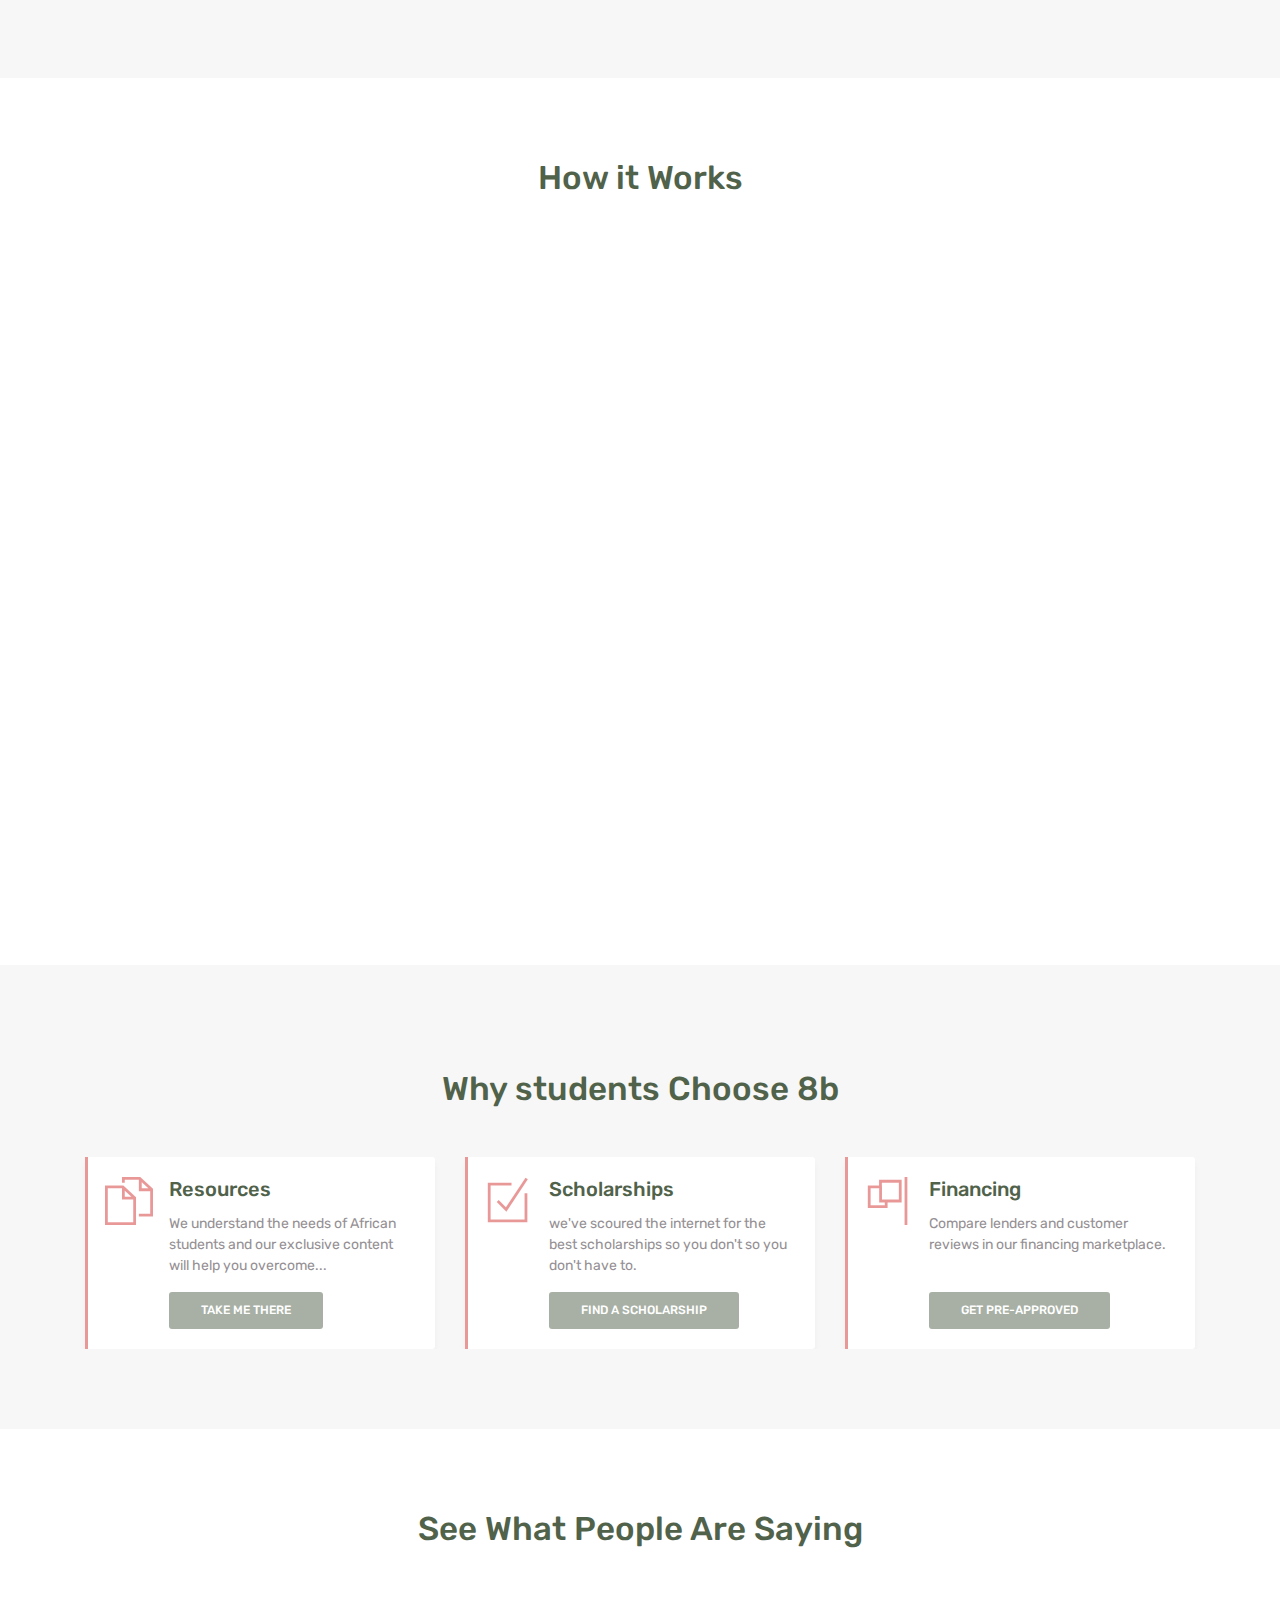
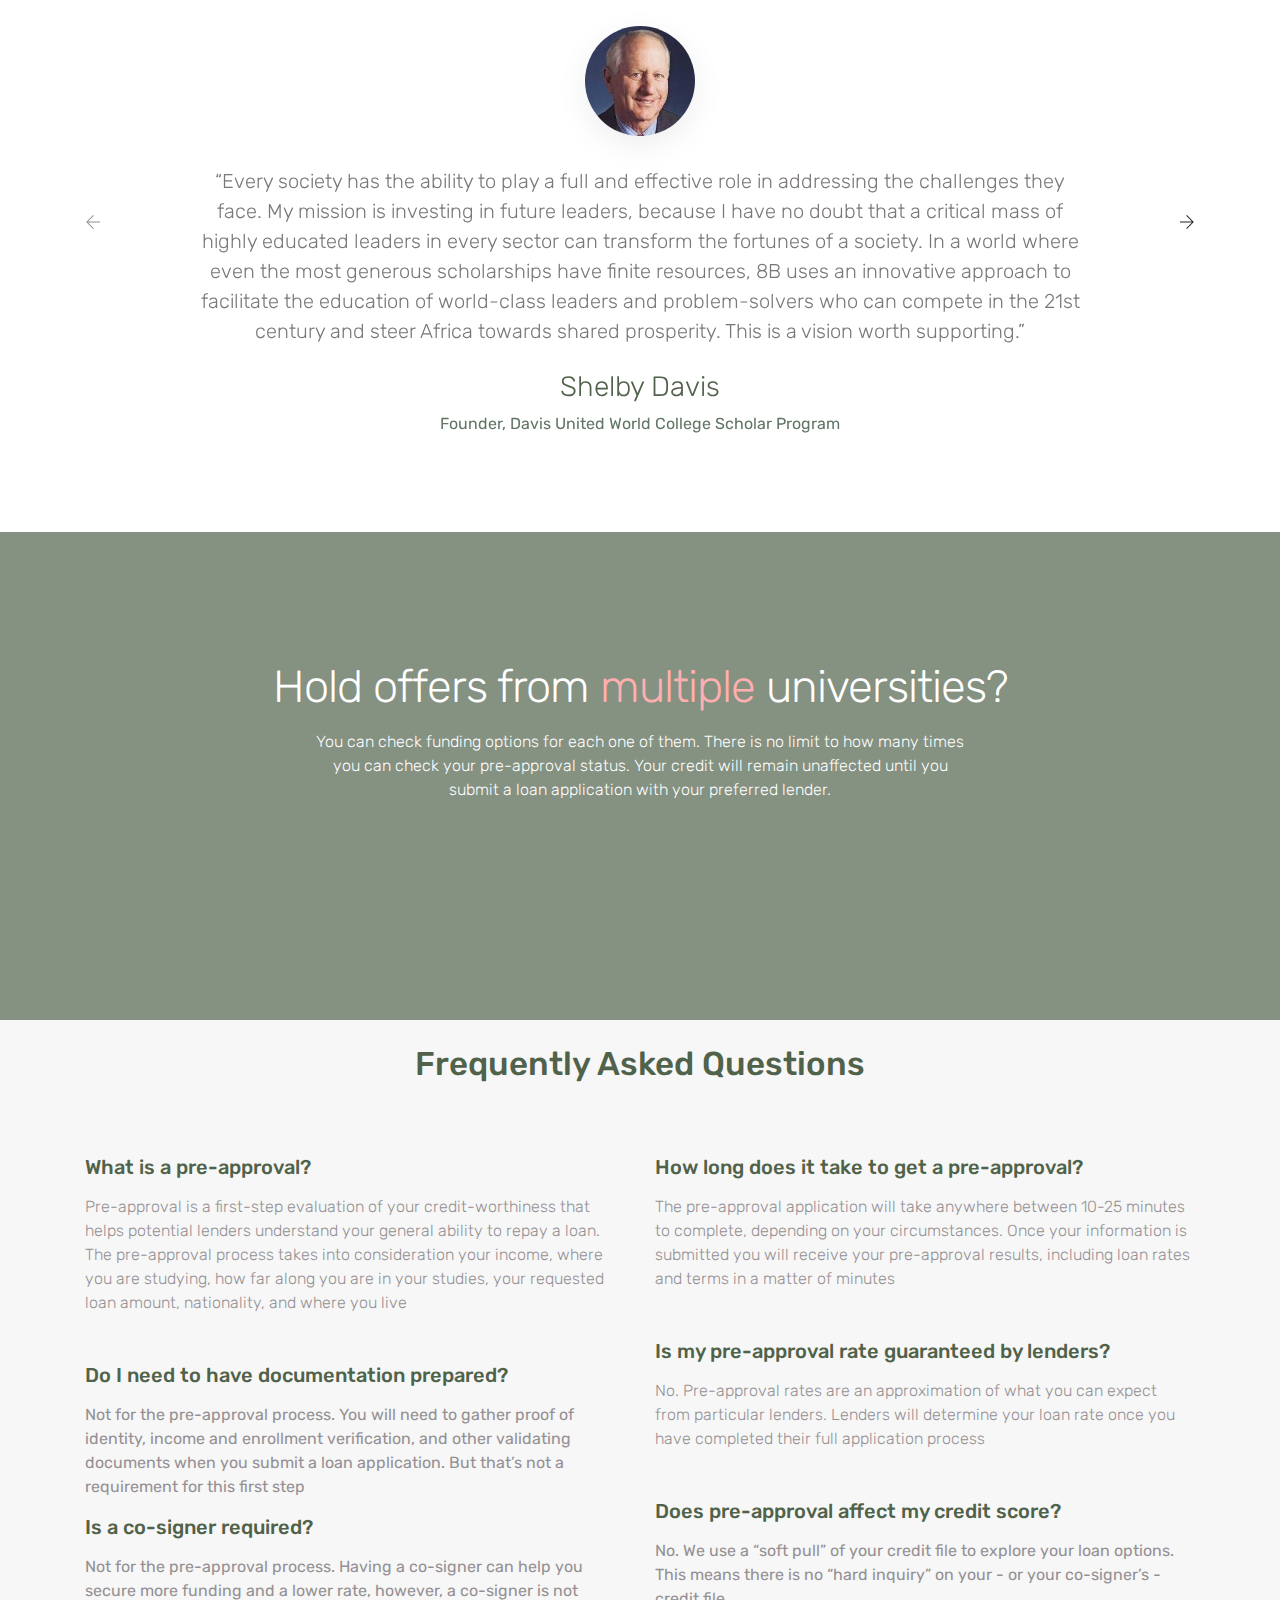
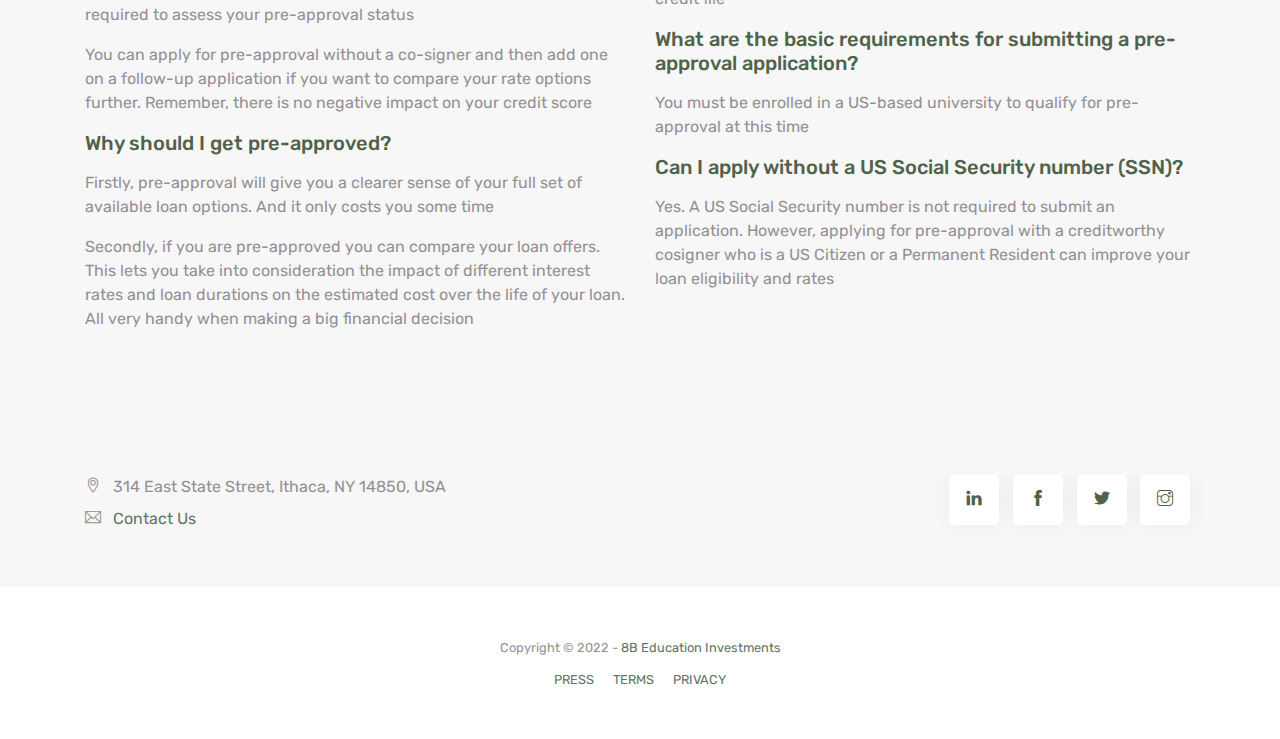
==== commit 8ef3bd10: "adjust content" ====
--- a/original_index.html
+++ b/original_index.html
@@ -105,55 +105,7 @@
         </div>
     </div>
 
-    <div class="section light-bg" id="why-students-choose-8b">
-        <div class="container">
-            <div class="section-title">
-                <small>&nbsp;</small>
-                <h3>Why students Choose 8b</h3>
-            </div>
-            <div class="row">
-                <div class="col-12 col-lg-4">
-                    <div class="card features">
-                        <div class="card-body">
-                            <div class="media">
-                                <span class="ti-medall-alt gradient-fill ti-3x mr-3"></span>
-                                <div class="media-body">
-                                    <h4 class="card-title">Exclusivity</h4>
-                                    <p class="card-text">We understand the needs of African students and the challenges they must overcome to excel.</p>
-                                </div>
-                            </div>
-                        </div>
-                    </div>
-                </div>
-                <div class="col-12 col-lg-4">
-                    <div class="card features">
-                        <div class="card-body">
-                            <div class="media">
-                                <span class="ti-unlink gradient-fill ti-3x mr-3"></span>
-                                <div class="media-body">
-                                    <h4 class="card-title">No Co-signers Required</h4>
-                                    <p class="card-text">Financing is based on your potential to excel. You won't need a co-signer or FICO score.</p>
-                                </div>
-                            </div>
-                        </div>
-                    </div>
-                </div>
-                <div class="col-12 col-lg-4">
-                    <div class="card features">
-                        <div class="card-body">
-                            <div class="media">
-                                <span class="ti-cup gradient-fill ti-3x mr-3"></span>
-                                <div class="media-body">
-                                    <h4 class="card-title">Flexibility</h4>
-                                    <p class="card-text">We offer an affordable loan or an Income Share Agreement. Choose what works best for you.</p>
-                                </div>
-                            </div>
-                        </div>
-                    </div>
-                </div>
-            </div>
-        </div>
-    </div>
+
 
     <!-- // end .section -->
 <!--    <div class="section light-bg">-->
@@ -175,7 +127,7 @@
 
     <!-- // end .section -->
 
-    <div class="section ">
+    <div class="section light-bg">
 
         <div class="container">
             <div class="row">
@@ -184,13 +136,13 @@
                 </div>
                 <div class="col-md-6 d-flex align-items-center">
                     <div>
-                        <h2>8B Financing Can Help You <br/><span class="hl">Attend the University of Your Dreams.</span></h2>
-                        <p class="mb-4">As a guideline, 88 offers:</p>
+                        <h2>8B Platform Can Help You <br/><span class="hl">Attend the University of Your Dreams.</span></h2>
+                        <p class="mb-4">As a guideline, our borrows tend to offer:</p>
                         <ul style="color: rgba(81, 98, 75, 100);">
                             <li>Affordable loans</li>
-                            <li>Loan amount of up to $50,000</li>
+                            <li>Loan amounts from 2k t6,100% of the cost of attendance</li>
                             <li>6 months grace period</li>
-                            <li>10 year repayment period</li>
+                            <li>5-10 years repayment period</li>
                             <li>Affordable interest rates</li>
                         </ul>
                         <a data-aos="fade-left" href="https://ladder.8b.africa/marketplace/" class="btn btn-primary">Get Pre-Approved</a></div>
@@ -203,7 +155,7 @@
     <!-- // end .section -->
 
 
-    <div class="section light-bg" id="features">
+    <div class="section" id="features">
         <div class="container">
             <div class="section-title">
                 <h3>How it Works</h3>
@@ -251,6 +203,58 @@
     </div>
     <!-- // end .section -->
 
+    <div class="section light-bg" id="why-students-choose-8b">
+        <div class="container">
+            <div class="section-title">
+                <small>&nbsp;</small>
+                <h3>Why students Choose 8b</h3>
+            </div>
+            <div class="row">
+                <div class="col-12 col-lg-4">
+                    <div class="card features">
+                        <div class="card-body">
+                            <div class="media">
+                                <span class="ti-files gradient-fill ti-3x mr-3"></span>
+                                <div class="media-body">
+                                    <h4 class="card-title">Resources</h4>
+                                    <p class="card-text">We understand the needs of African students and our exclusive content will help you overcome...</p>
+                                    <a href="https://ladder.8b.africa/universities/" style="box-shadow: none" class="btn btn-primary aos-init aos-animate">Take me there</a>
+                                </div>
+                            </div>
+                        </div>
+                    </div>
+                </div>
+                <div class="col-12 col-lg-4">
+                    <div class="card features">
+                        <div class="card-body">
+                            <div class="media">
+                                <span class="ti-check-box gradient-fill ti-3x mr-3"></span>
+                                <div class="media-body">
+                                    <h4 class="card-title">Scholarships</h4>
+                                    <p class="card-text">we've scoured the internet for the best scholarships so you don't so you don't have to. </p>
+                                    <a href="https://ladder.8b.africa/scholarships/" style="box-shadow: none" class="btn btn-primary aos-init aos-animate">Find a Scholarship</a>
+                                </div>
+                            </div>
+                        </div>
+                    </div>
+                </div>
+                <div class="col-12 col-lg-4">
+                    <div class="card features">
+                        <div class="card-body">
+                            <div class="media">
+                                <span class="ti-flag-alt-2 gradient-fill ti-3x mr-3"></span>
+                                <div class="media-body">
+                                    <h4 class="card-title">Financing</h4>
+                                    <p class="card-text">Compare lenders and customer reviews in our financing marketplace. <br/>&nbsp;</p>
+                                    <a href="https://ladder.8b.africa/marketplace/" style="box-shadow: none" class="btn btn-primary aos-init aos-animate">Get Pre-Approved</a>
+                                </div>
+                            </div>
+                        </div>
+                    </div>
+                </div>
+            </div>
+        </div>
+    </div>
 
     <div class="section ">
         <div class="container">
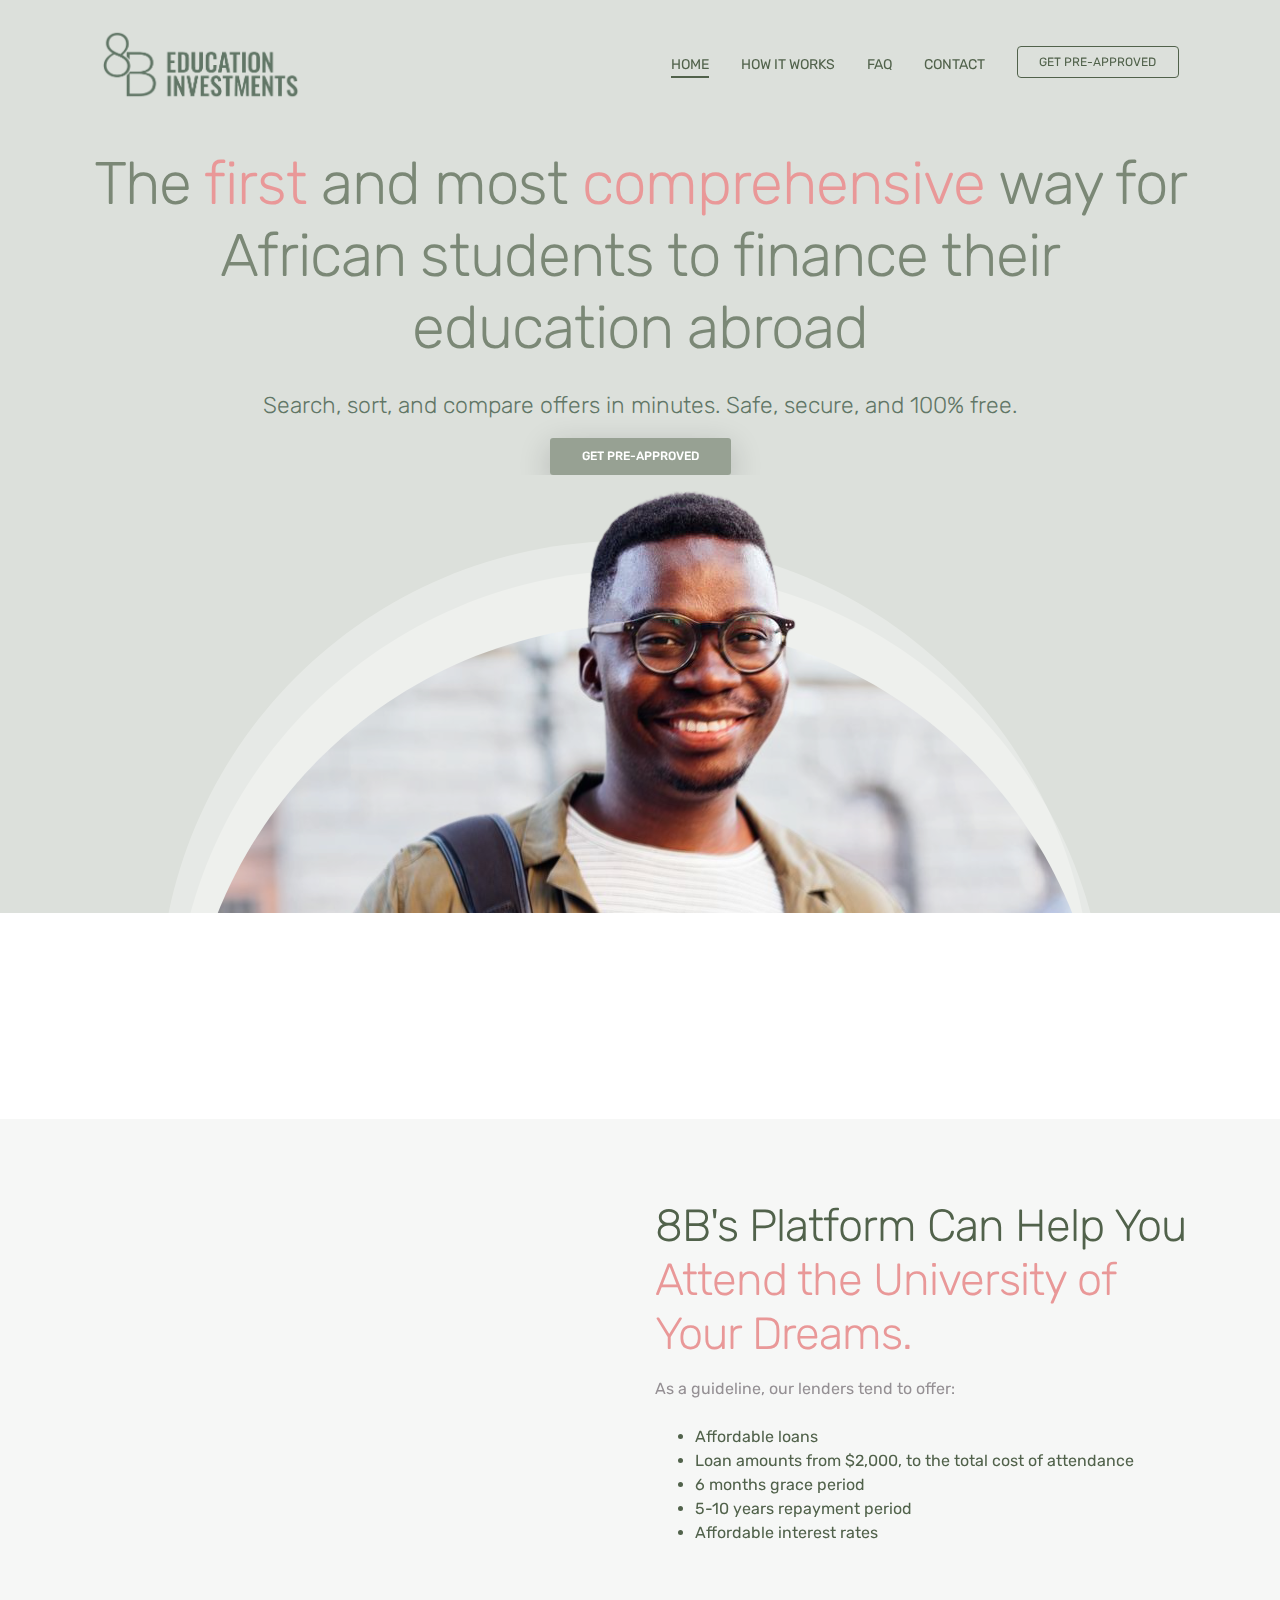
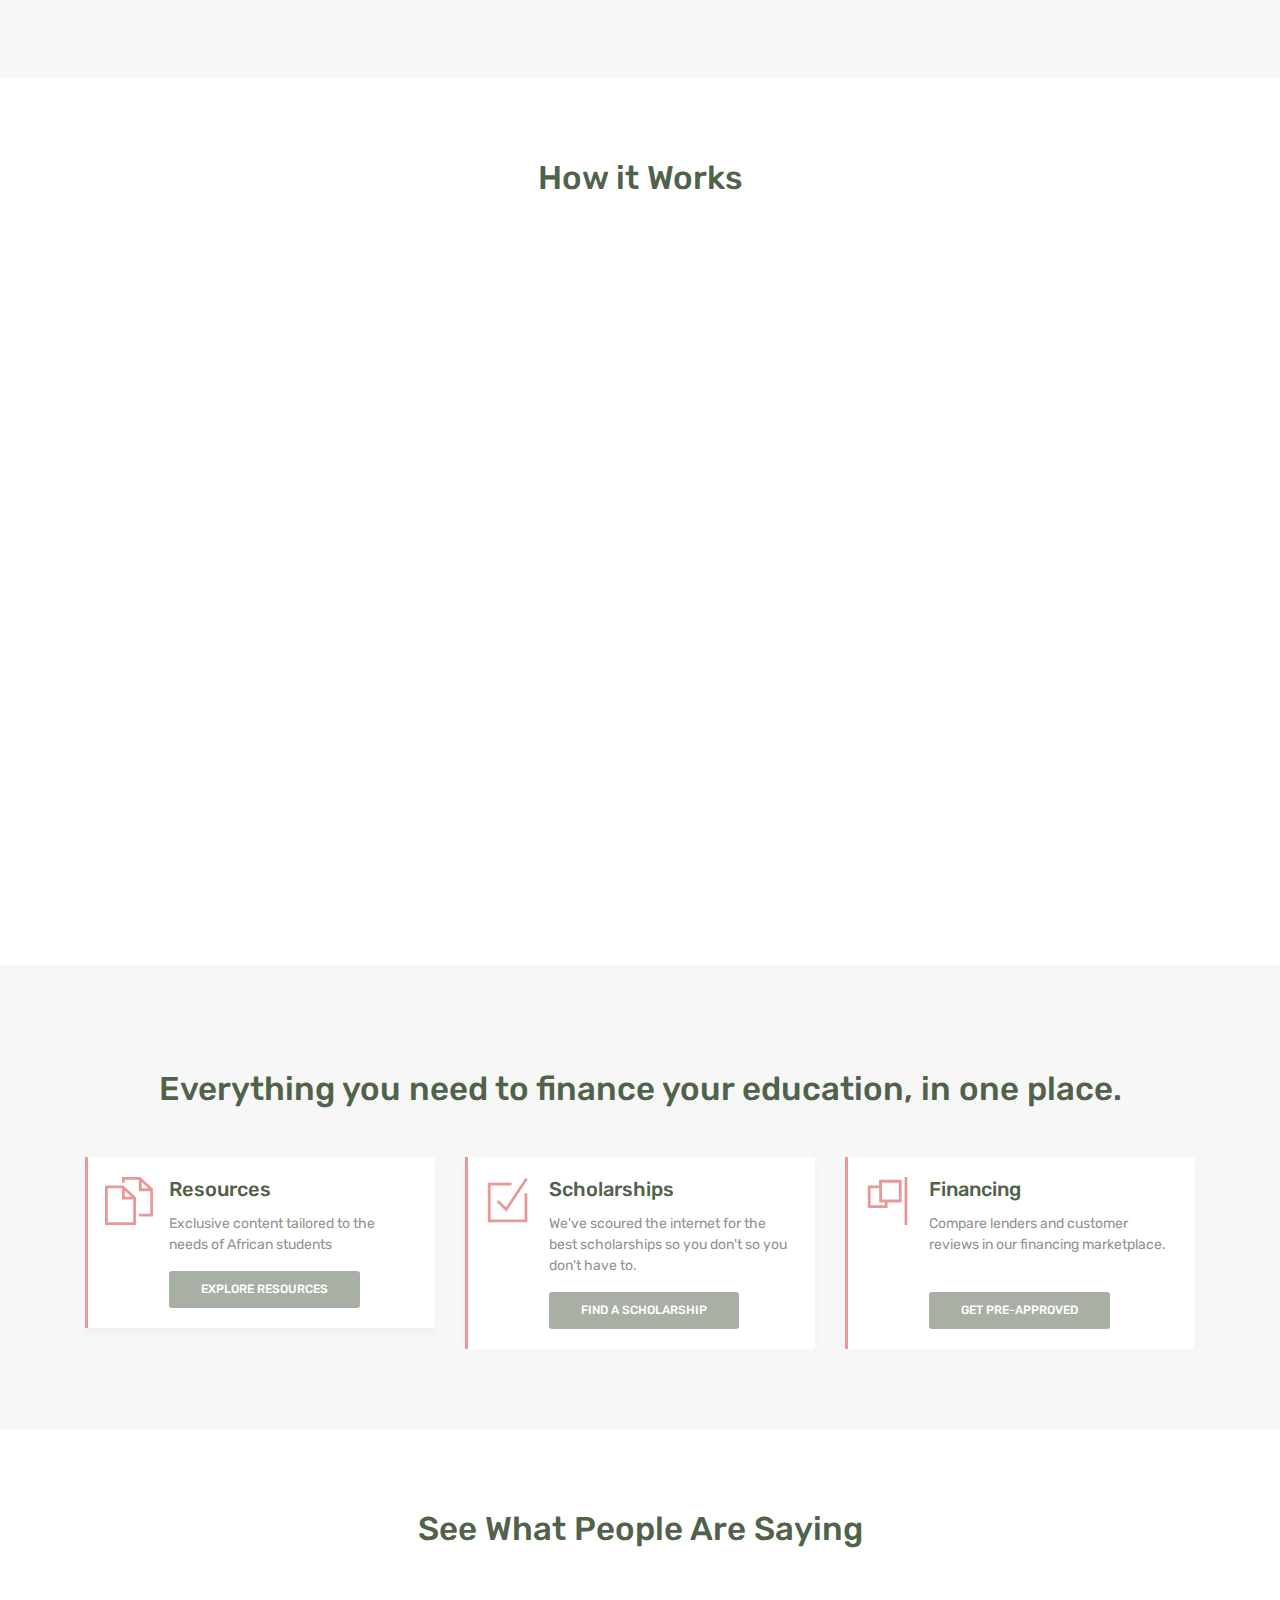
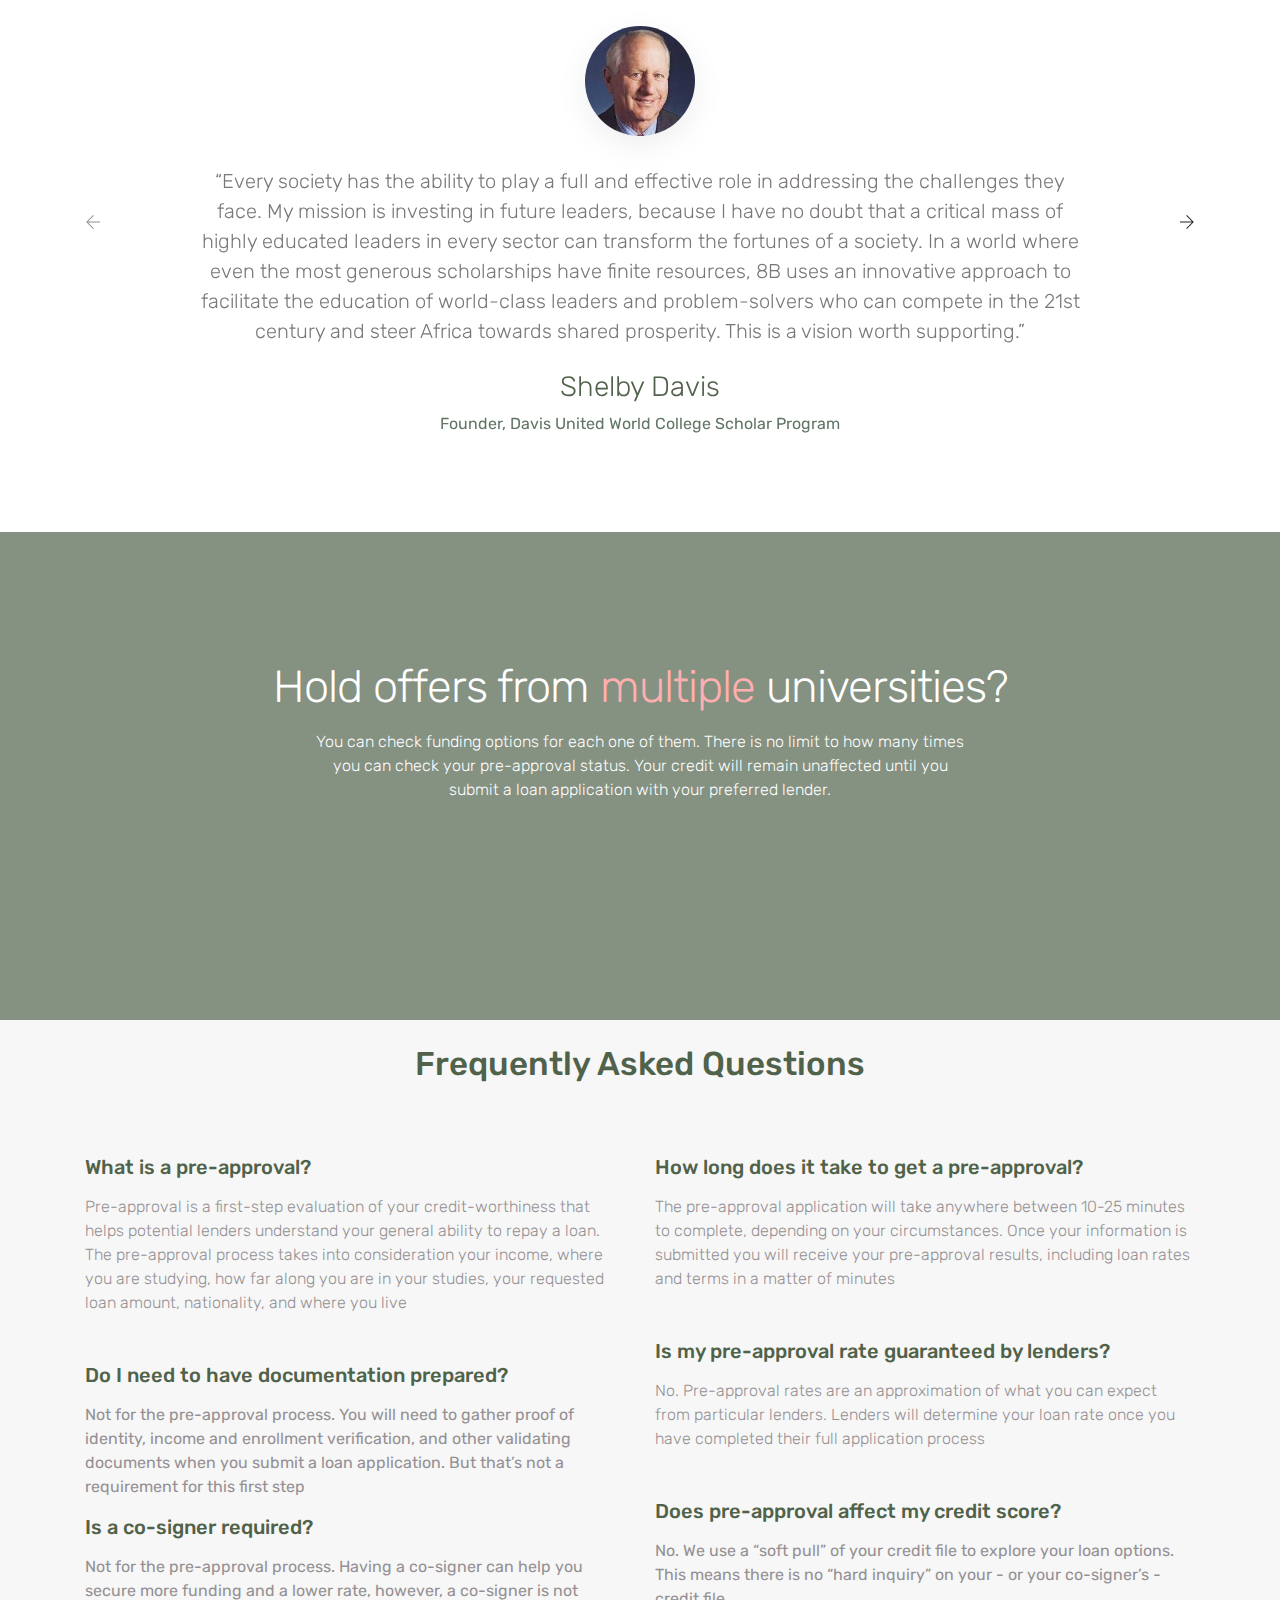
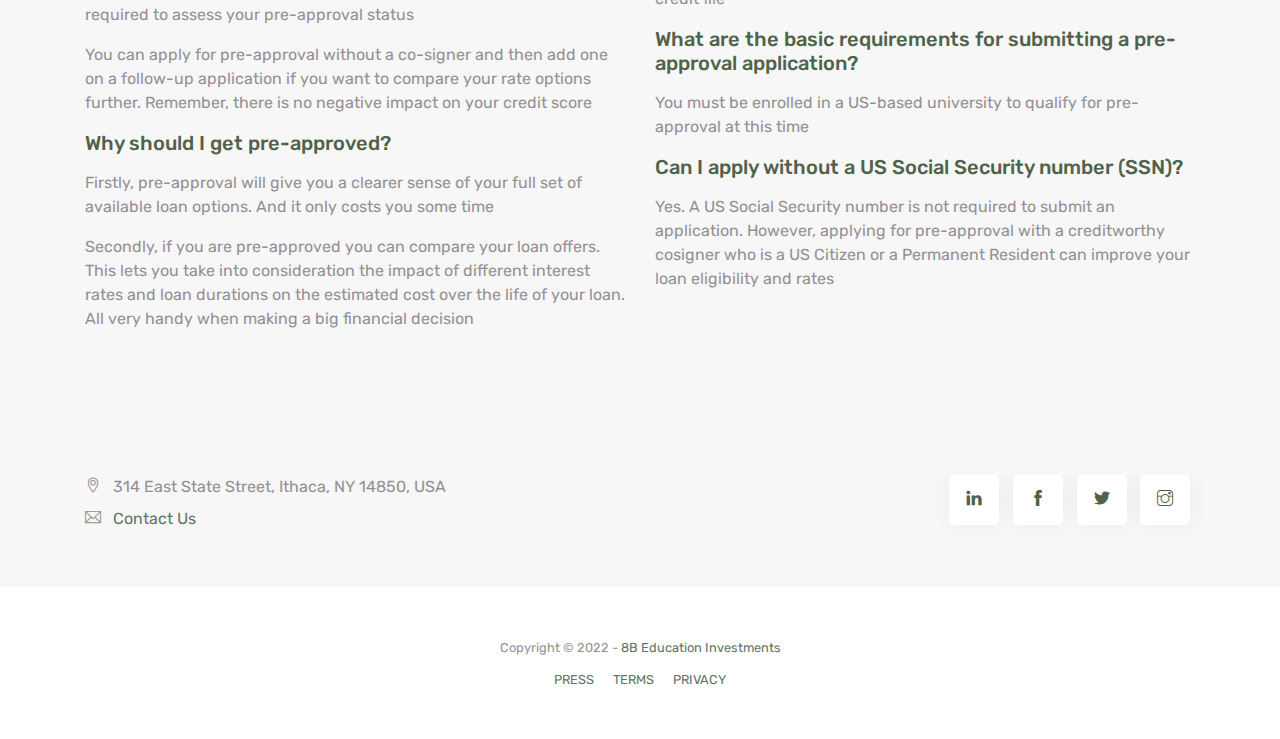
==== commit dc1674f2: "content adjustment" ====
--- a/original_index.html
+++ b/original_index.html
@@ -136,11 +136,11 @@
                 </div>
                 <div class="col-md-6 d-flex align-items-center">
                     <div>
-                        <h2>8B Platform Can Help You <br/><span class="hl">Attend the University of Your Dreams.</span></h2>
-                        <p class="mb-4">As a guideline, our borrows tend to offer:</p>
+                        <h2>8B's Platform Can Help You <br/><span class="hl">Attend the University of Your Dreams.</span></h2>
+                        <p class="mb-4">As a guideline, our lenders tend to offer:</p>
                         <ul style="color: rgba(81, 98, 75, 100);">
                             <li>Affordable loans</li>
-                            <li>Loan amounts from 2k t6,100% of the cost of attendance</li>
+                            <li>Loan amounts from $2,000, to the total cost of attendance</li>
                             <li>6 months grace period</li>
                             <li>5-10 years repayment period</li>
                             <li>Affordable interest rates</li>
@@ -167,21 +167,21 @@
                             <div class="circle-icon mr-4">1</div>
                             <div class="media-body">
                                 <h5 >Pre-Approve</h5>
-                                <p>Tell us about yourself. Where are you planning to study? What field of study will be your focus? How how much funding you are looking for? Just a few minutes could change your life</p>
+                                <p>Tell us about yourself. Where are you planning to study? What field of study will be your focus? How how much funding you are looking for? Just a few minutes could change your life.</p>
                             </div>
                         </li>
                         <li data-aos="fade-left" class="media my-4">
                             <div class="circle-icon mr-4">2</div>
                             <div class="media-body">
                                 <h5>Compare</h5>
-                                <p>You'll get clear, detailed, and easy to follow information about your offers and the lenders you're choosing between</p>
+                                <p>You'll get clear, detailed, and easy to follow information about your offers and the lenders you're choosing between.</p>
                             </div>
                         </li>
                         <li data-aos="fade-left" class="media">
                             <div class="circle-icon mr-4">3</div>
                             <div class="media-body">
                                 <h5>Apply</h5>
-                                <p>Complete your application through the lender site. 8B will be here to support you on the next step of your education journey, and beyond</p>
+                                <p>Complete your application through the lender site. 8B will be here to support you on the next step of your education journey, and beyond.</p>
                             </div>
                         </li>
                     </ul>
@@ -207,7 +207,7 @@
         <div class="container">
             <div class="section-title">
                 <small>&nbsp;</small>
-                <h3>Why students Choose 8b</h3>
+                <h3>Everything you need to finance your education, in one place.</h3>
             </div>
             <div class="row">
                 <div class="col-12 col-lg-4">
@@ -217,8 +217,8 @@
                                 <span class="ti-files gradient-fill ti-3x mr-3"></span>
                                 <div class="media-body">
                                     <h4 class="card-title">Resources</h4>
-                                    <p class="card-text">We understand the needs of African students and our exclusive content will help you overcome...</p>
-                                    <a href="https://ladder.8b.africa/universities/" style="box-shadow: none" class="btn btn-primary aos-init aos-animate">Take me there</a>
+                                    <p class="card-text">Exclusive content tailored to the needs of African students</p>
+                                    <a href="https://ladder.8b.africa/universities/" style="box-shadow: none" class="btn btn-primary aos-init aos-animate">Explore Resources</a>
                                 </div>
                             </div>
                         </div>
@@ -231,7 +231,7 @@
                                 <span class="ti-check-box gradient-fill ti-3x mr-3"></span>
                                 <div class="media-body">
                                     <h4 class="card-title">Scholarships</h4>
-                                    <p class="card-text">we've scoured the internet for the best scholarships so you don't so you don't have to. </p>
+                                    <p class="card-text">We've scoured the internet for the best scholarships so you don't so you don't have to. </p>
                                     <a href="https://ladder.8b.africa/scholarships/" style="box-shadow: none" class="btn btn-primary aos-init aos-animate">Find a Scholarship</a>
                                 </div>
                             </div>
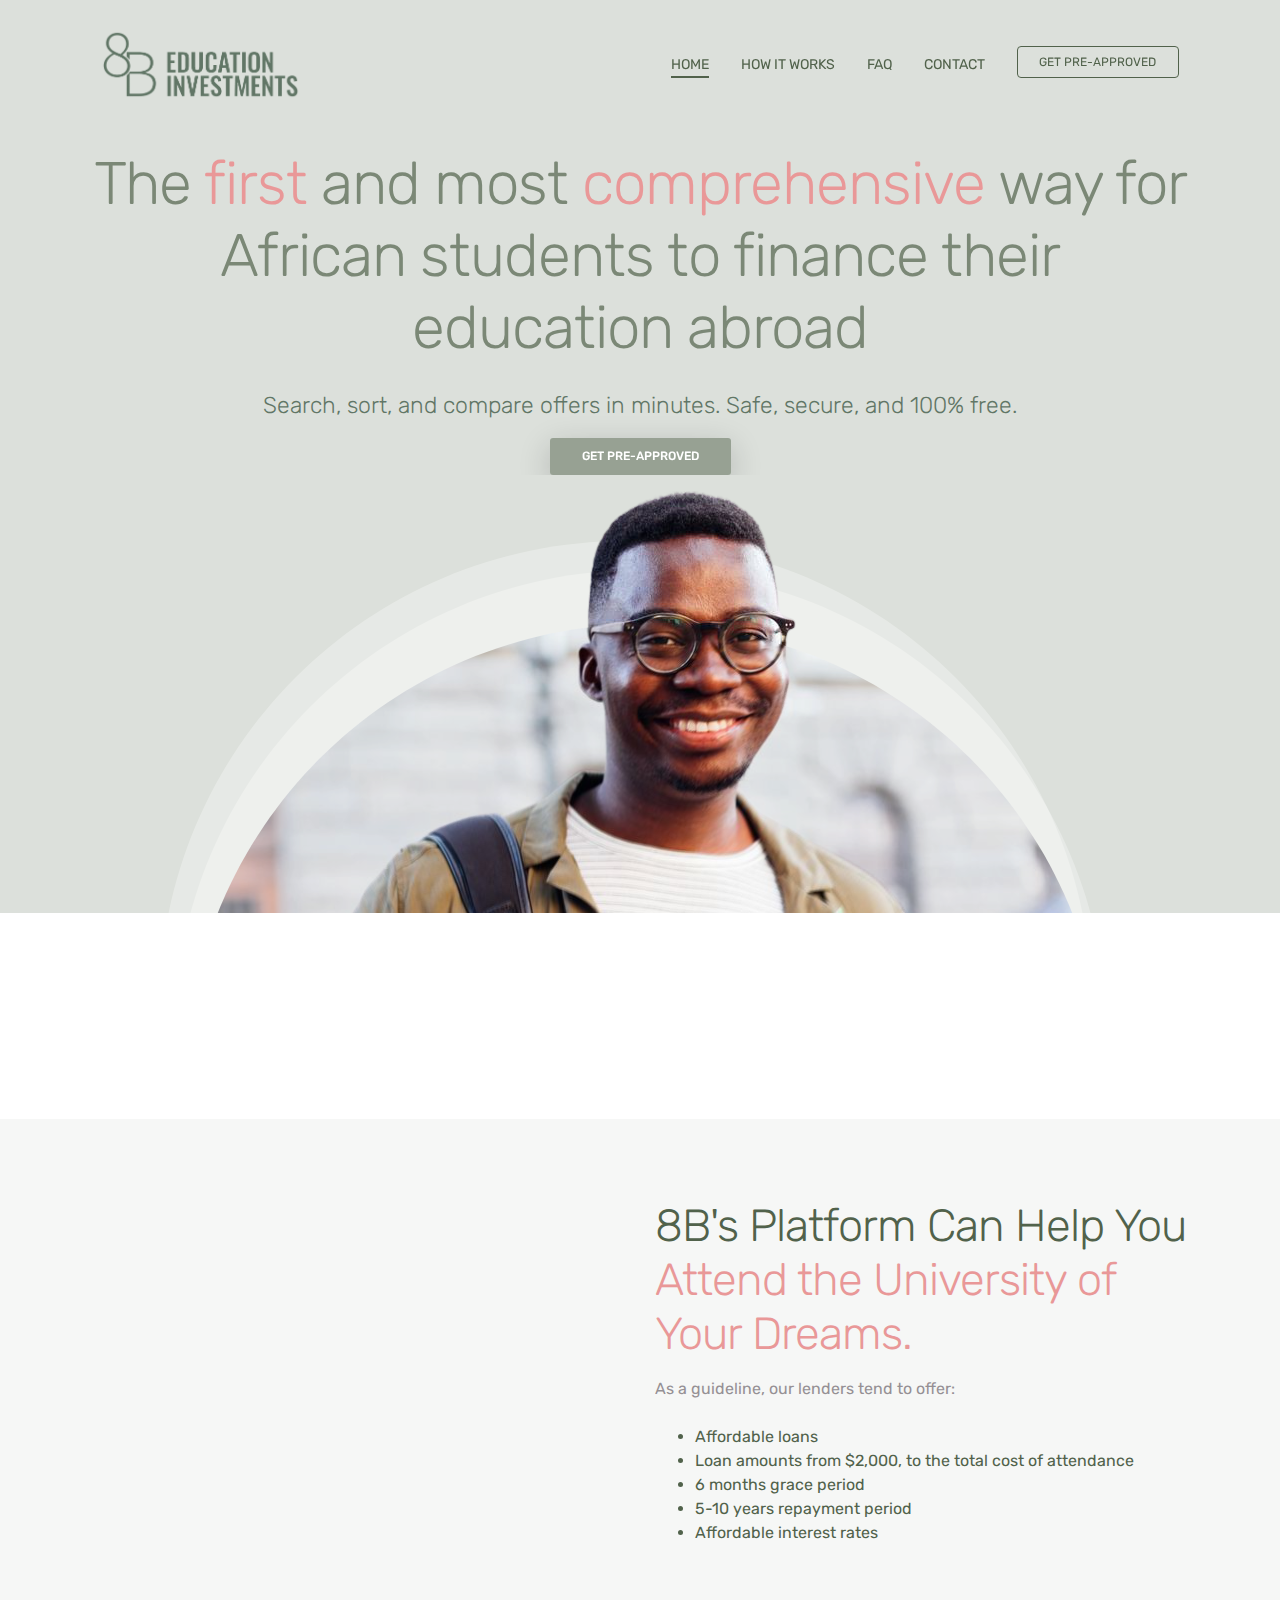
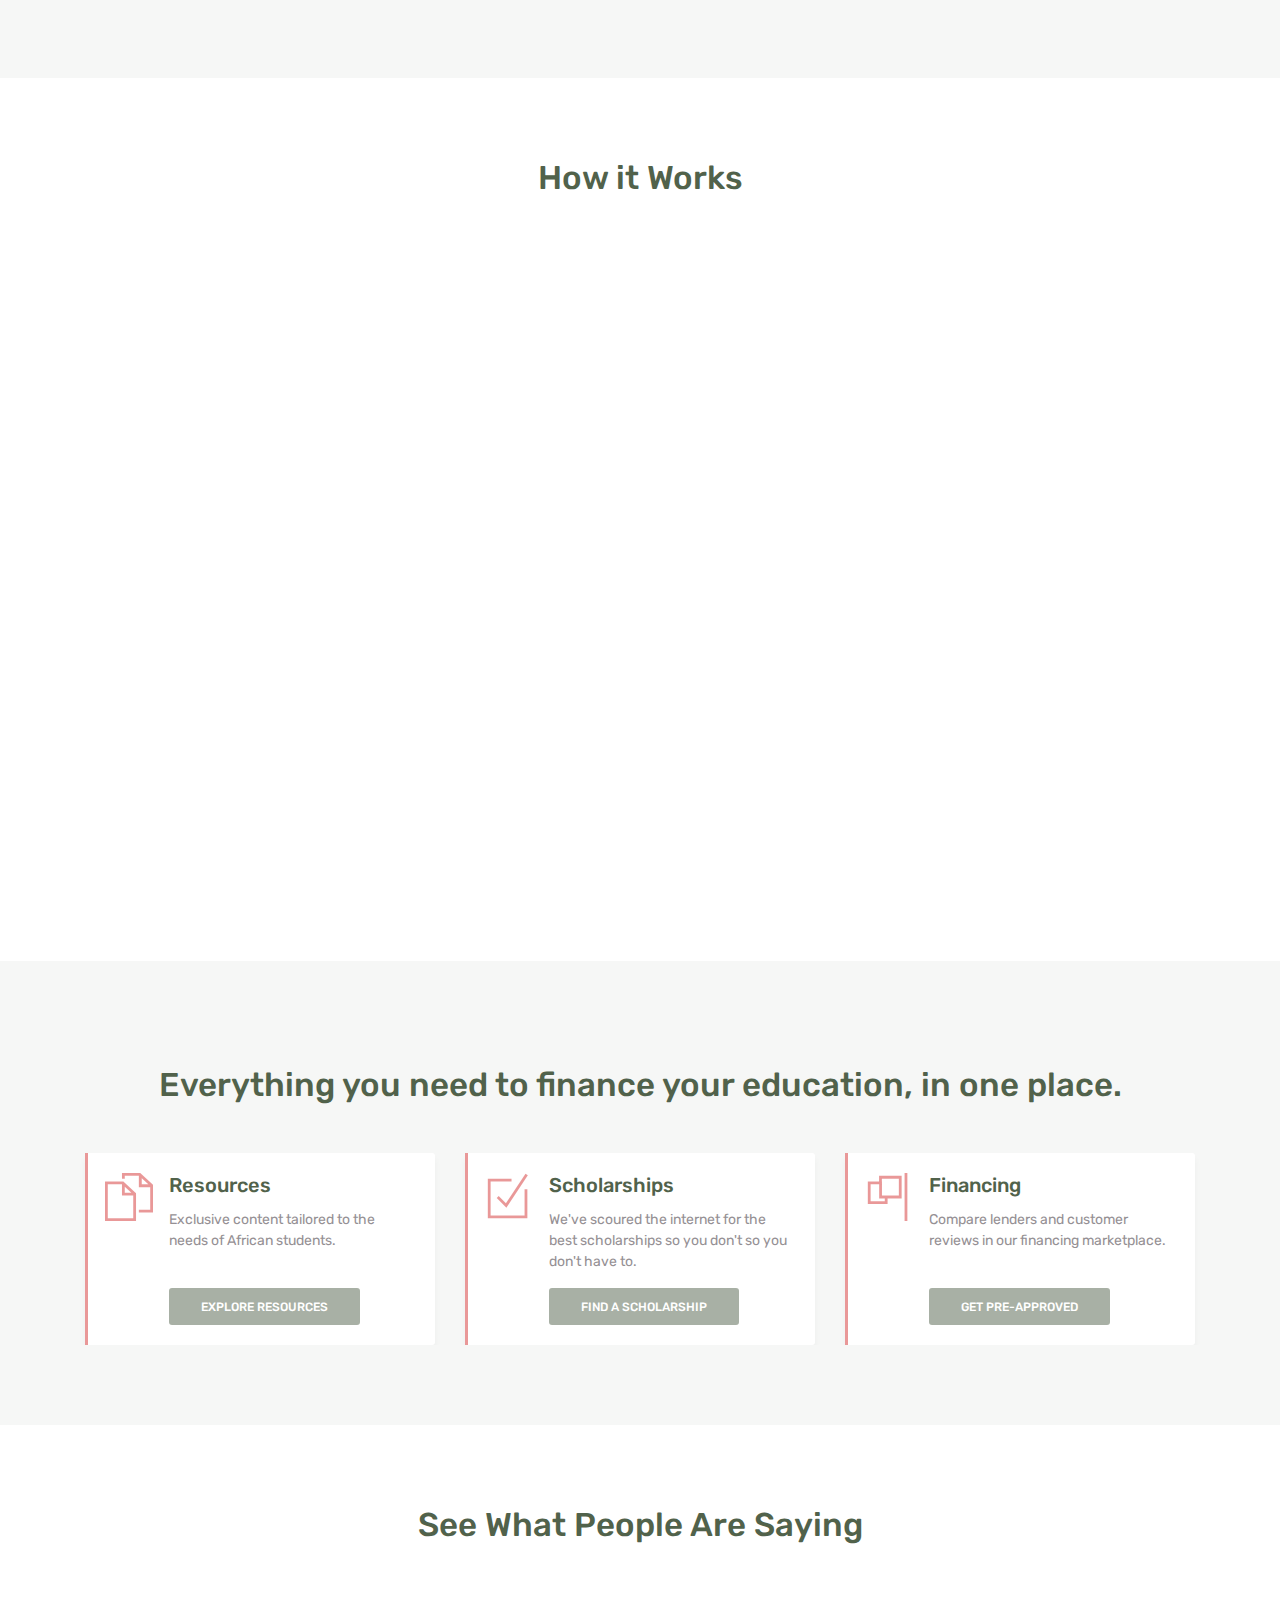
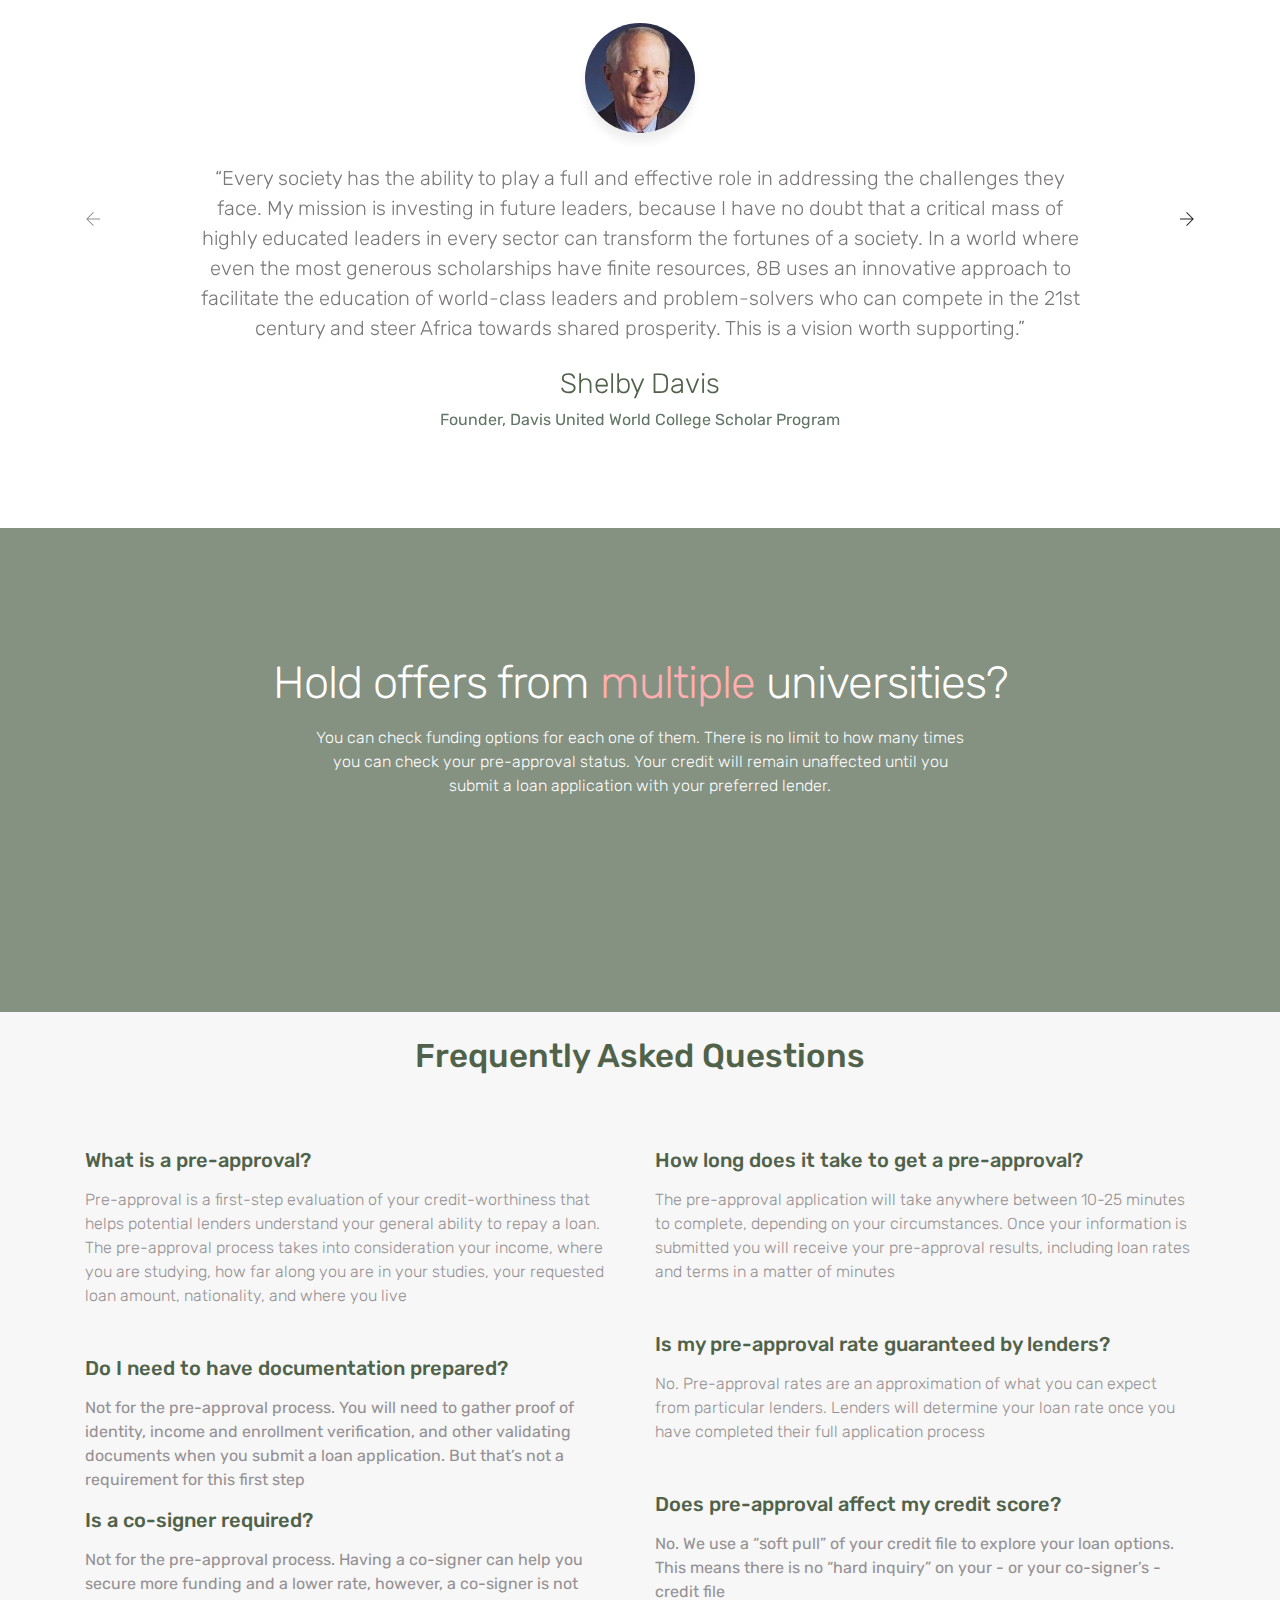
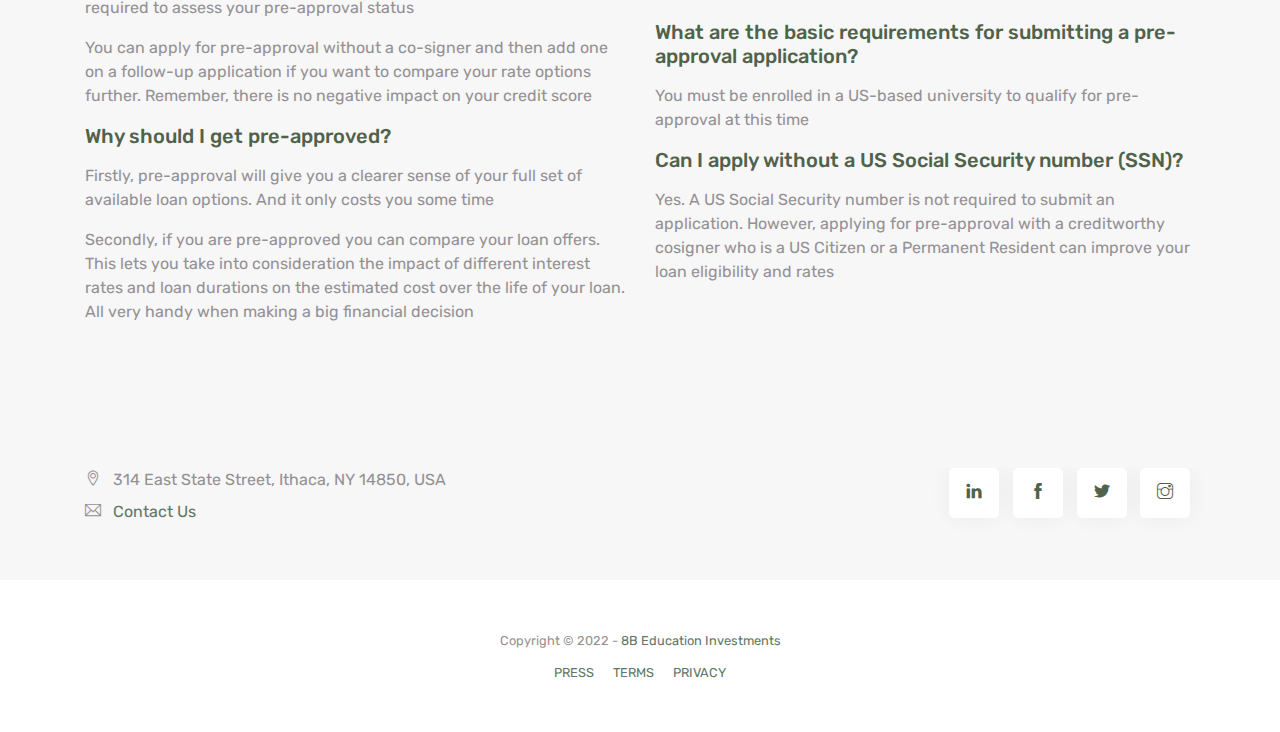
==== commit 619a7afa: "fix scrolling issue" ====
--- a/original_index.html
+++ b/original_index.html
@@ -217,7 +217,7 @@
                                 <span class="ti-files gradient-fill ti-3x mr-3"></span>
                                 <div class="media-body">
                                     <h4 class="card-title">Resources</h4>
-                                    <p class="card-text">Exclusive content tailored to the needs of African students</p>
+                                    <p class="card-text">Exclusive content tailored to the needs of African students. &nbsp;&nbsp;&nbsp;&nbsp;&nbsp;&nbsp;&nbsp;&nbsp;&nbsp;&nbsp;&nbsp;&nbsp;<br/>&nbsp;&nbsp;&nbsp;&nbsp;</p>
                                     <a href="https://ladder.8b.africa/universities/" style="box-shadow: none" class="btn btn-primary aos-init aos-animate">Explore Resources</a>
                                 </div>
                             </div>
@@ -245,7 +245,7 @@
                                 <span class="ti-flag-alt-2 gradient-fill ti-3x mr-3"></span>
                                 <div class="media-body">
                                     <h4 class="card-title">Financing</h4>
-                                    <p class="card-text">Compare lenders and customer reviews in our financing marketplace. <br/>&nbsp;</p>
+                                    <p class="card-text">Compare lenders and customer reviews in our financing marketplace. &nbsp;&nbsp;&nbsp;&nbsp;</p>
                                     <a href="https://ladder.8b.africa/marketplace/" style="box-shadow: none" class="btn btn-primary aos-init aos-animate">Get Pre-Approved</a>
                                 </div>
                             </div>
--- a/css/style.css
+++ b/css/style.css
@@ -138,7 +138,7 @@
 .btn-light {
     border-radius: 3px;
     background: #FFF;
-    box-shadow: 0px 9px 32px 0px rgba(0, 0, 0, 0.26);
+    box-shadow: 0px 3px 10px 0px rgba(0, 0, 0, 0.26)
     font-size: 14px;
     font-weight: 500;
     color: rgba(81, 98, 75, 100);
@@ -353,11 +353,11 @@
     transform: translateY(-3px);
     -moz-box-shadow: 0px 5px 30px 0px rgba(0, 0, 0, 0.08);
     -webkit-box-shadow: 0px 5px 30px 0px rgba(0, 0, 0, 0.08);
-    box-shadow: 0px 5px 30px 0px rgba(0, 0, 0, 0.08);
+    box-shadow: 0px 5px 10px 0px rgba(0, 0, 0, 0.08);
 }
 
 .box-icon {
-    box-shadow: 0px 0px 43px 0px rgba(0, 0, 0, 0.14);
+    box-shadow: 0px 0px 10px 0px rgba(0, 0, 0, 0.14);
     padding: 10px;
     width: 70px;
     border-radius: 3px;
@@ -366,7 +366,7 @@
 }
 
 .circle-icon {
-    box-shadow: 0px 9px 32px 0px rgba(0, 0, 0, 0.07);
+    box-shadow: 21px 12px 32px 0px rgba(0, 0, 0, 0.07);
     padding: 10px;
     width: 100px;
     height: 100px;
@@ -398,7 +398,7 @@
 /*}*/
 
 .img-shadow {
-    box-shadow: 0px 9px 32px 0px rgba(0, 0, 0, 0.3);
+    box-shadow: 0px 0px 10px 0px rgba(0, 0, 0, 0.3);
 }
 
 .ui-steps li {
@@ -476,7 +476,7 @@
     width: 110px;
     margin: 30px auto;
     border-radius: 50%;
-    box-shadow: 0px 9px 32px 0px rgba(0, 0, 0, 0.07);
+    box-shadow: 0px 9px 10px 0px rgba(0, 0, 0, 0.07);
 }
 
 .testimonials-single {
@@ -528,7 +528,7 @@
 
 .owl-theme .owl-dots .owl-dot.active span {
     background: #ff487e;
-    box-shadow: 0px 9px 32px 0px rgba(0, 0, 0, 0.07);
+    box-shadow: 0px 9px 10px 0px rgba(0, 0, 0, 0.07);
 }
 
 
@@ -536,7 +536,7 @@
 ----------------------*/
 
 .img-gallery .owl-item {
-    box-shadow: 0px 9px 32px 0px rgba(0, 0, 0, 0.07);
+    box-shadow: 0px 9px 10px 0px rgba(0, 0, 0, 0.07);
     transform: scale(0.8);
     transition: all 0.3s ease-in;
 }
@@ -566,7 +566,7 @@
 .card.pricing.popular {
     border-top-width: 3px;
     border-color: #ce75b4 #faf6fb #FFF;
-    box-shadow: 0px 12px 59px 0px rgba(36, 7, 31, 0.11);
+    box-shadow: 0px 12px 10px 0px rgba(36, 7, 31, 0.11);
     color: rgba(81, 98, 75, 100);
 }
 
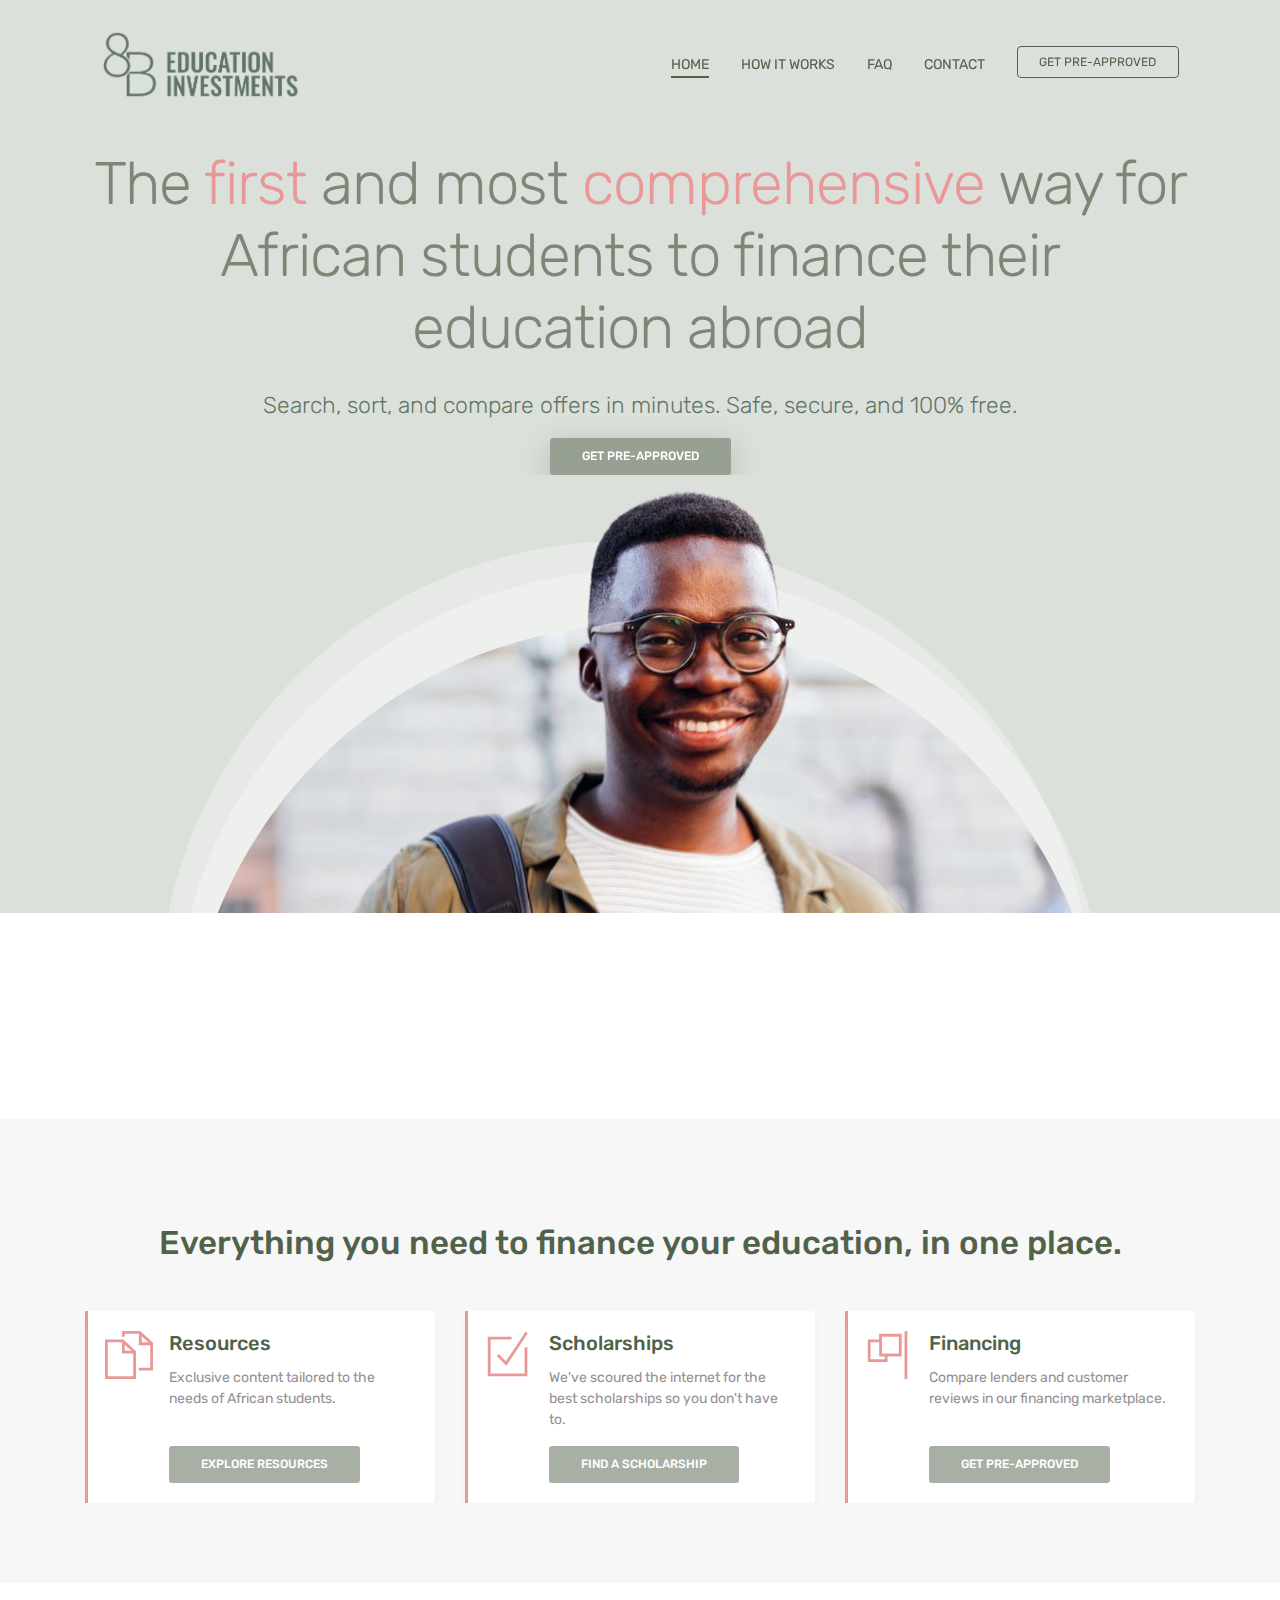
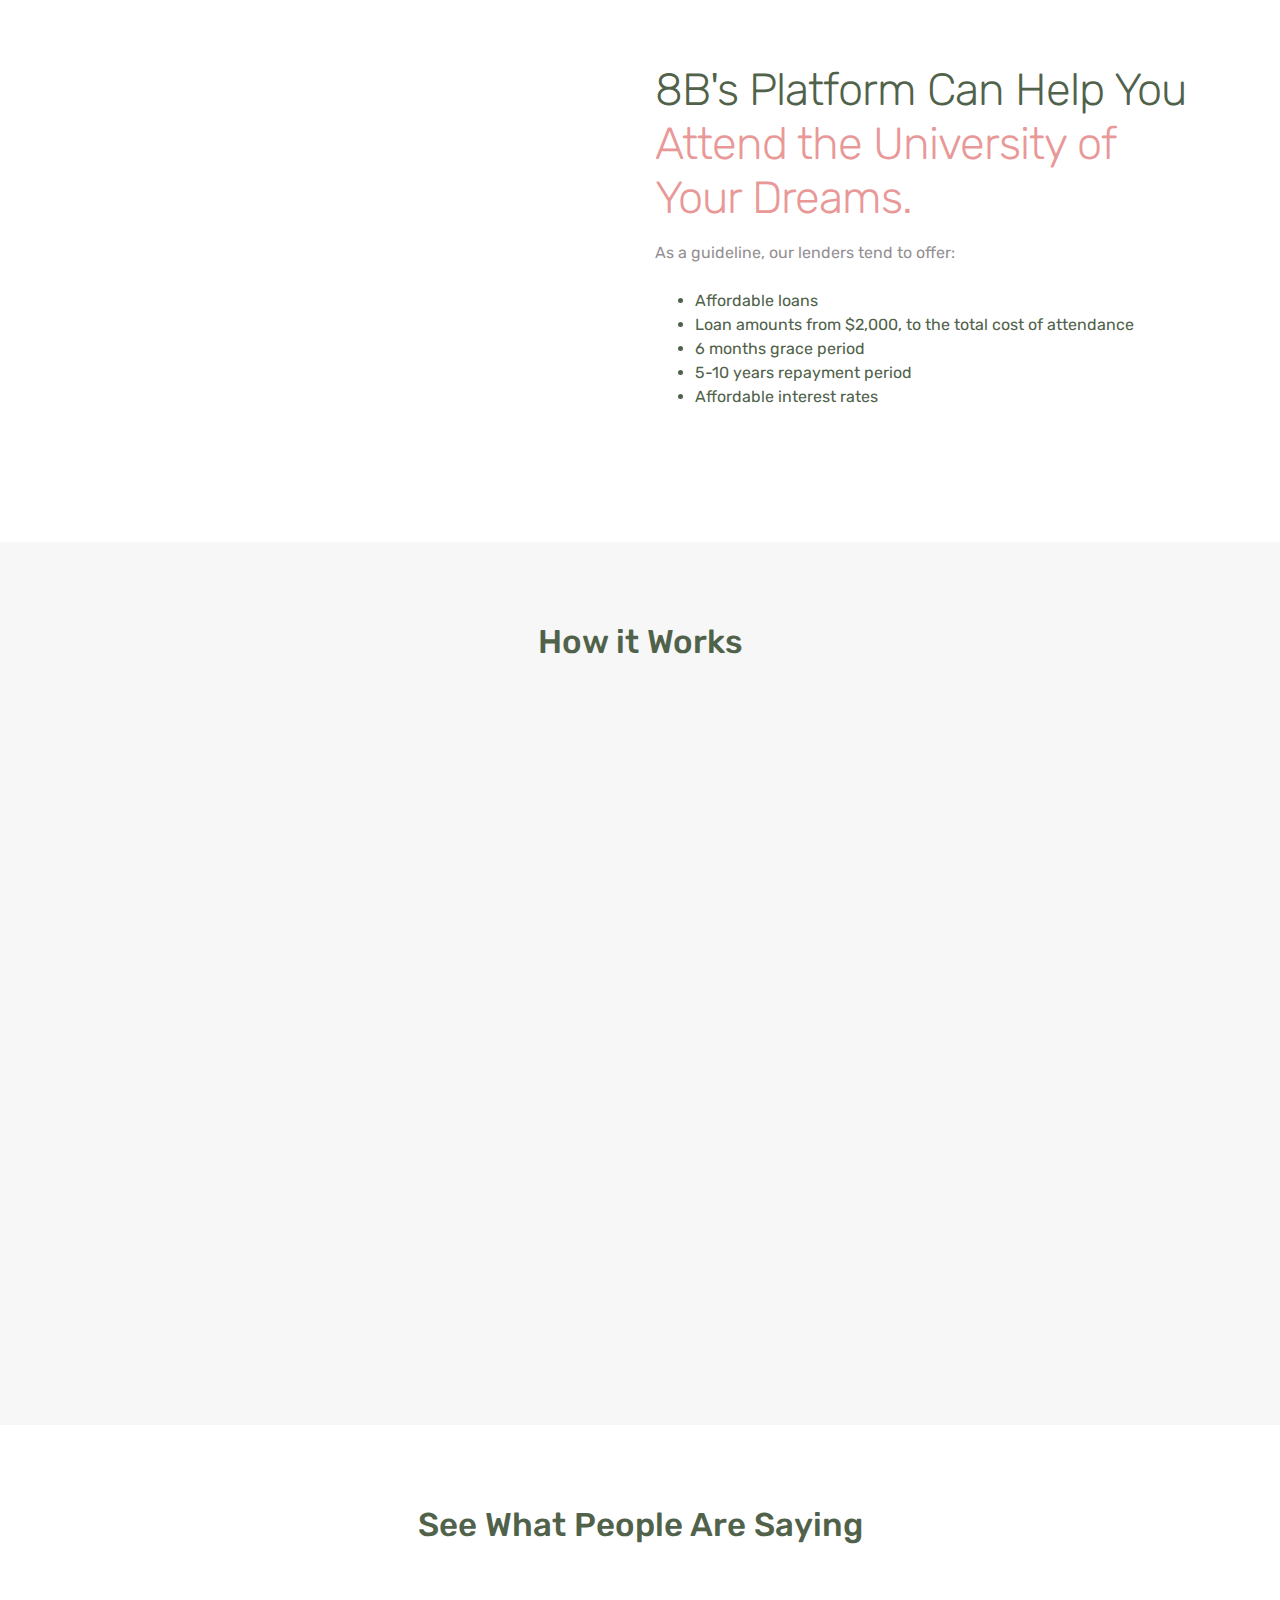
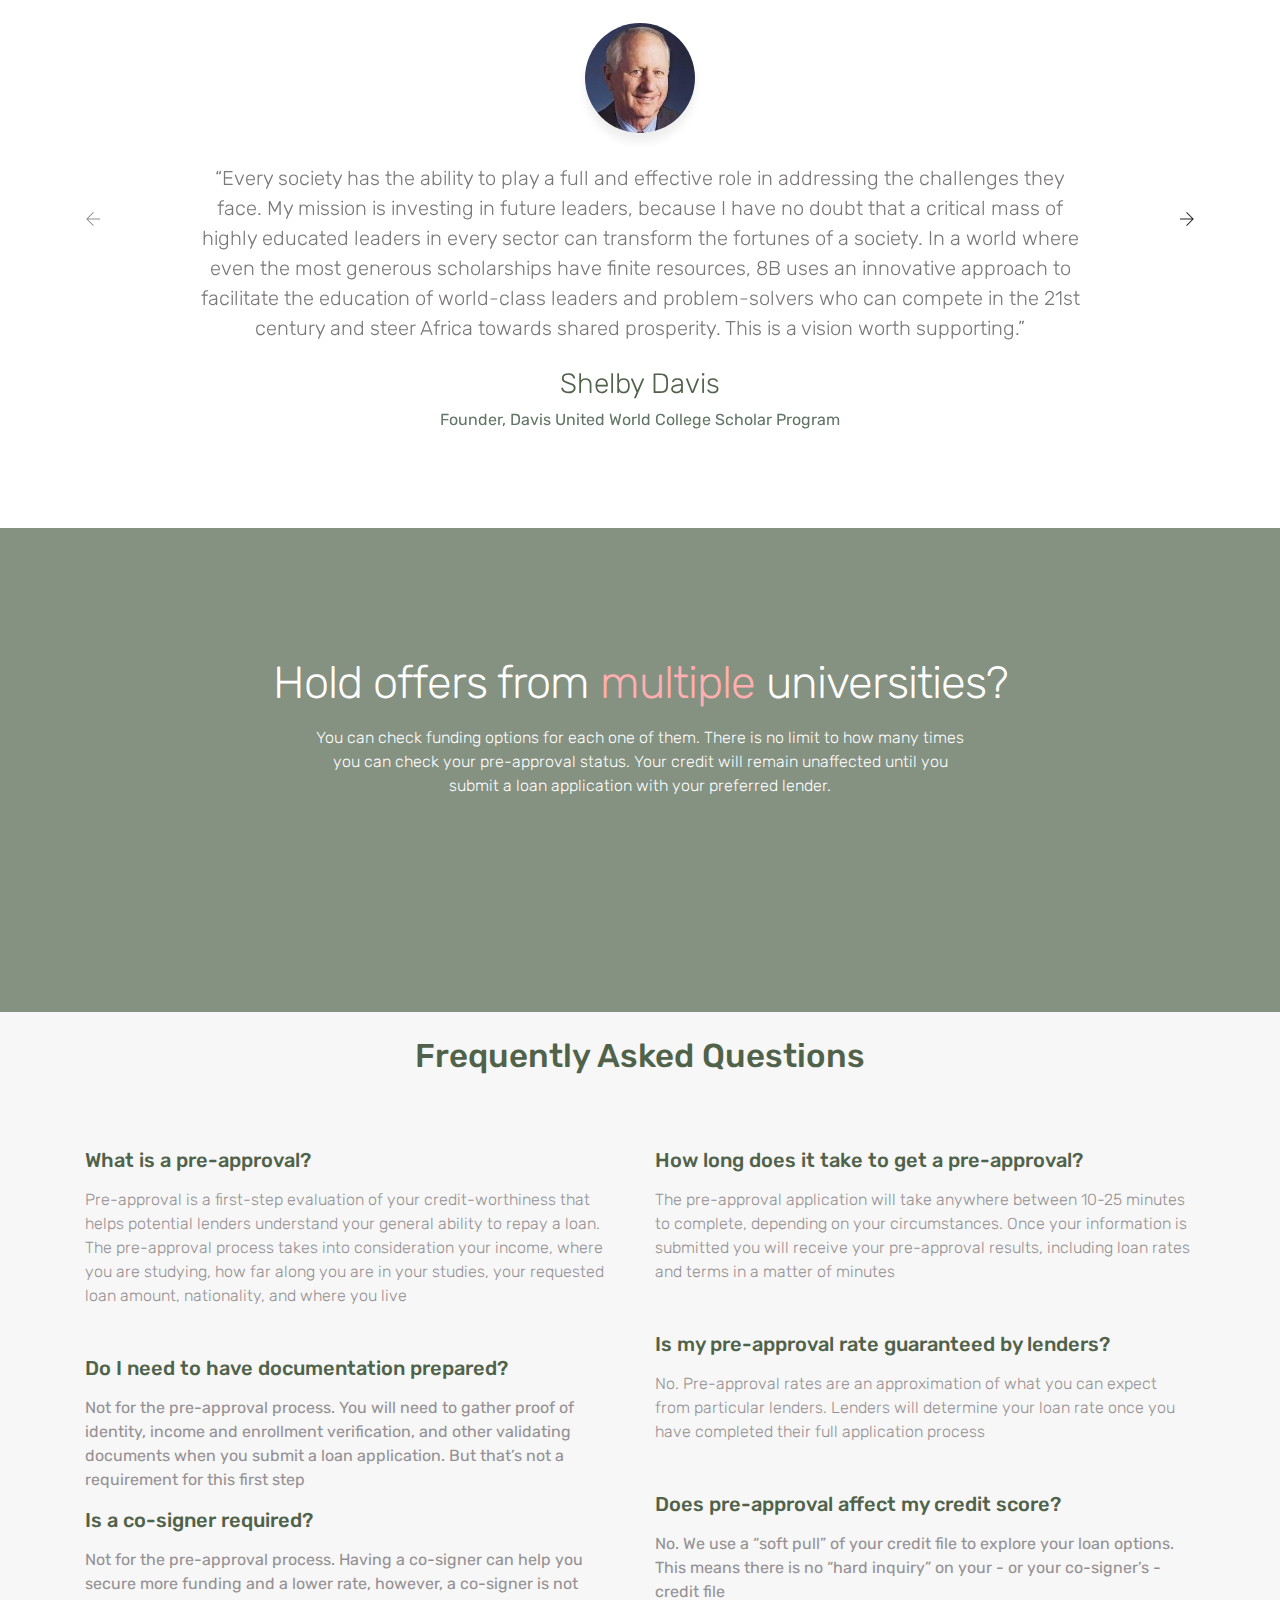
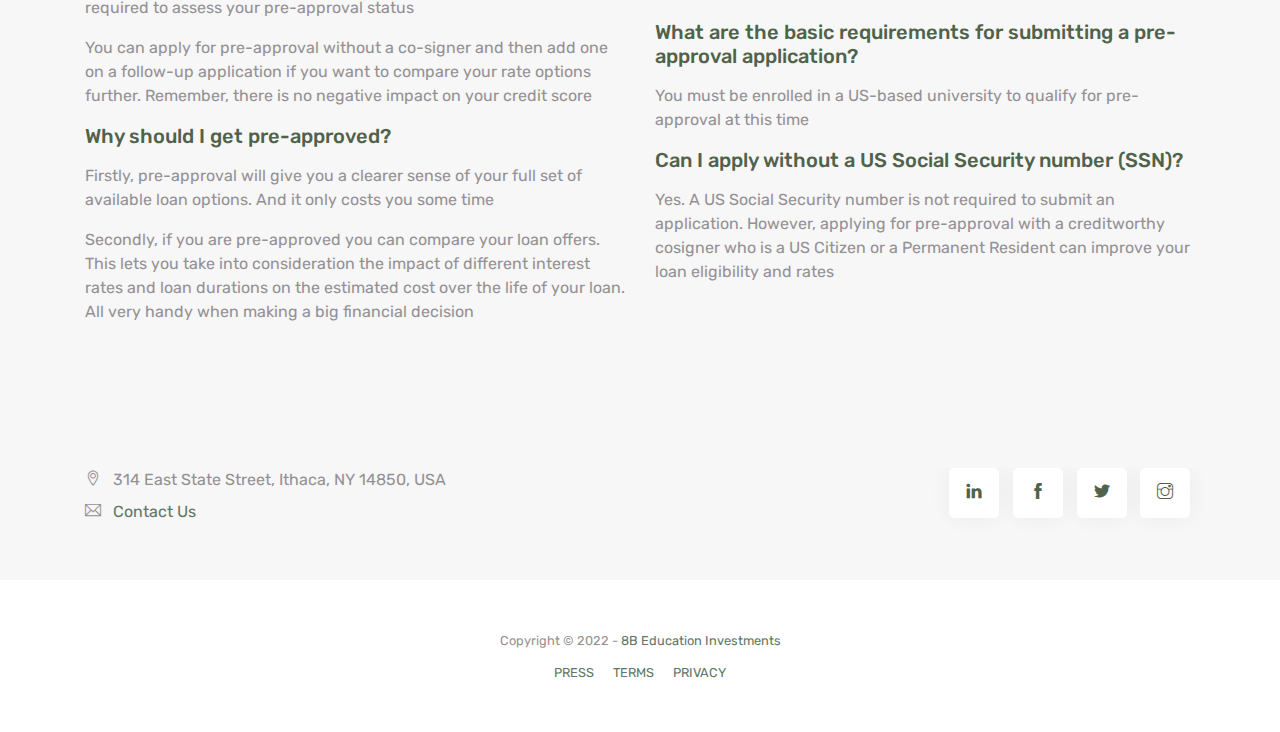
==== commit bed84ef9: "fix duplicated content" ====
--- a/original_index.html
+++ b/original_index.html
@@ -127,7 +127,60 @@
 
     <!-- // end .section -->
 
-    <div class="section light-bg">
+    <div class="section light-bg" id="why-students-choose-8b">
+        <div class="container">
+            <div class="section-title">
+                <small>&nbsp;</small>
+                <h3>Everything you need to finance your education, in one place.</h3>
+            </div>
+            <div class="row">
+                <div class="col-12 col-lg-4">
+                    <div class="card features">
+                        <div class="card-body">
+                            <div class="media">
+                                <span class="ti-files gradient-fill ti-3x mr-3"></span>
+                                <div class="media-body">
+                                    <h4 class="card-title">Resources</h4>
+                                    <p class="card-text">Exclusive content tailored to the needs of African students. &nbsp;&nbsp;&nbsp;&nbsp;&nbsp;&nbsp;&nbsp;&nbsp;&nbsp;&nbsp;&nbsp;&nbsp;<br/>&nbsp;&nbsp;&nbsp;&nbsp;</p>
+                                    <a href="https://www.8b.finance/action" style="box-shadow: none" class="btn btn-primary aos-init aos-animate">Explore Resources</a>
+                                </div>
+                            </div>
+                        </div>
+                    </div>
+                </div>
+                <div class="col-12 col-lg-4">
+                    <div class="card features">
+                        <div class="card-body">
+                            <div class="media">
+                                <span class="ti-check-box gradient-fill ti-3x mr-3"></span>
+                                <div class="media-body">
+                                    <h4 class="card-title">Scholarships</h4>
+                                    <p class="card-text">We've scoured the internet for the best scholarships so you don't have to. </p>
+                                    <a href="https://ladder.8b.africa/scholarships/" style="box-shadow: none" class="btn btn-primary aos-init aos-animate">Find a Scholarship</a>
+                                </div>
+                            </div>
+                        </div>
+                    </div>
+                </div>
+                <div class="col-12 col-lg-4">
+                    <div class="card features">
+                        <div class="card-body">
+                            <div class="media">
+                                <span class="ti-flag-alt-2 gradient-fill ti-3x mr-3"></span>
+                                <div class="media-body">
+                                    <h4 class="card-title">Financing</h4>
+                                    <p class="card-text">Compare lenders and customer reviews in our financing marketplace. &nbsp;&nbsp;&nbsp;&nbsp;</p>
+                                    <a href="https://ladder.8b.africa/marketplace/" style="box-shadow: none" class="btn btn-primary aos-init aos-animate">Get Pre-Approved</a>
+                                </div>
+                            </div>
+                        </div>
+                    </div>
+                </div>
+            </div>
+        </div>
+    </div>
+
+    <div class="section">
 
         <div class="container">
             <div class="row">
@@ -155,7 +208,7 @@
     <!-- // end .section -->
 
 
-    <div class="section" id="features">
+    <div class="section light-bg" id="features">
         <div class="container">
             <div class="section-title">
                 <h3>How it Works</h3>
@@ -203,58 +256,7 @@
     </div>
     <!-- // end .section -->
 
-    <div class="section light-bg" id="why-students-choose-8b">
-        <div class="container">
-            <div class="section-title">
-                <small>&nbsp;</small>
-                <h3>Everything you need to finance your education, in one place.</h3>
-            </div>
-            <div class="row">
-                <div class="col-12 col-lg-4">
-                    <div class="card features">
-                        <div class="card-body">
-                            <div class="media">
-                                <span class="ti-files gradient-fill ti-3x mr-3"></span>
-                                <div class="media-body">
-                                    <h4 class="card-title">Resources</h4>
-                                    <p class="card-text">Exclusive content tailored to the needs of African students. &nbsp;&nbsp;&nbsp;&nbsp;&nbsp;&nbsp;&nbsp;&nbsp;&nbsp;&nbsp;&nbsp;&nbsp;<br/>&nbsp;&nbsp;&nbsp;&nbsp;</p>
-                                    <a href="https://ladder.8b.africa/universities/" style="box-shadow: none" class="btn btn-primary aos-init aos-animate">Explore Resources</a>
-                                </div>
-                            </div>
-                        </div>
-                    </div>
-                </div>
-                <div class="col-12 col-lg-4">
-                    <div class="card features">
-                        <div class="card-body">
-                            <div class="media">
-                                <span class="ti-check-box gradient-fill ti-3x mr-3"></span>
-                                <div class="media-body">
-                                    <h4 class="card-title">Scholarships</h4>
-                                    <p class="card-text">We've scoured the internet for the best scholarships so you don't so you don't have to. </p>
-                                    <a href="https://ladder.8b.africa/scholarships/" style="box-shadow: none" class="btn btn-primary aos-init aos-animate">Find a Scholarship</a>
-                                </div>
-                            </div>
-                        </div>
-                    </div>
-                </div>
-                <div class="col-12 col-lg-4">
-                    <div class="card features">
-                        <div class="card-body">
-                            <div class="media">
-                                <span class="ti-flag-alt-2 gradient-fill ti-3x mr-3"></span>
-                                <div class="media-body">
-                                    <h4 class="card-title">Financing</h4>
-                                    <p class="card-text">Compare lenders and customer reviews in our financing marketplace. &nbsp;&nbsp;&nbsp;&nbsp;</p>
-                                    <a href="https://ladder.8b.africa/marketplace/" style="box-shadow: none" class="btn btn-primary aos-init aos-animate">Get Pre-Approved</a>
-                                </div>
-                            </div>
-                        </div>
-                    </div>
-                </div>
-            </div>
-        </div>
-    </div>
+
 
     <div class="section ">
         <div class="container">
